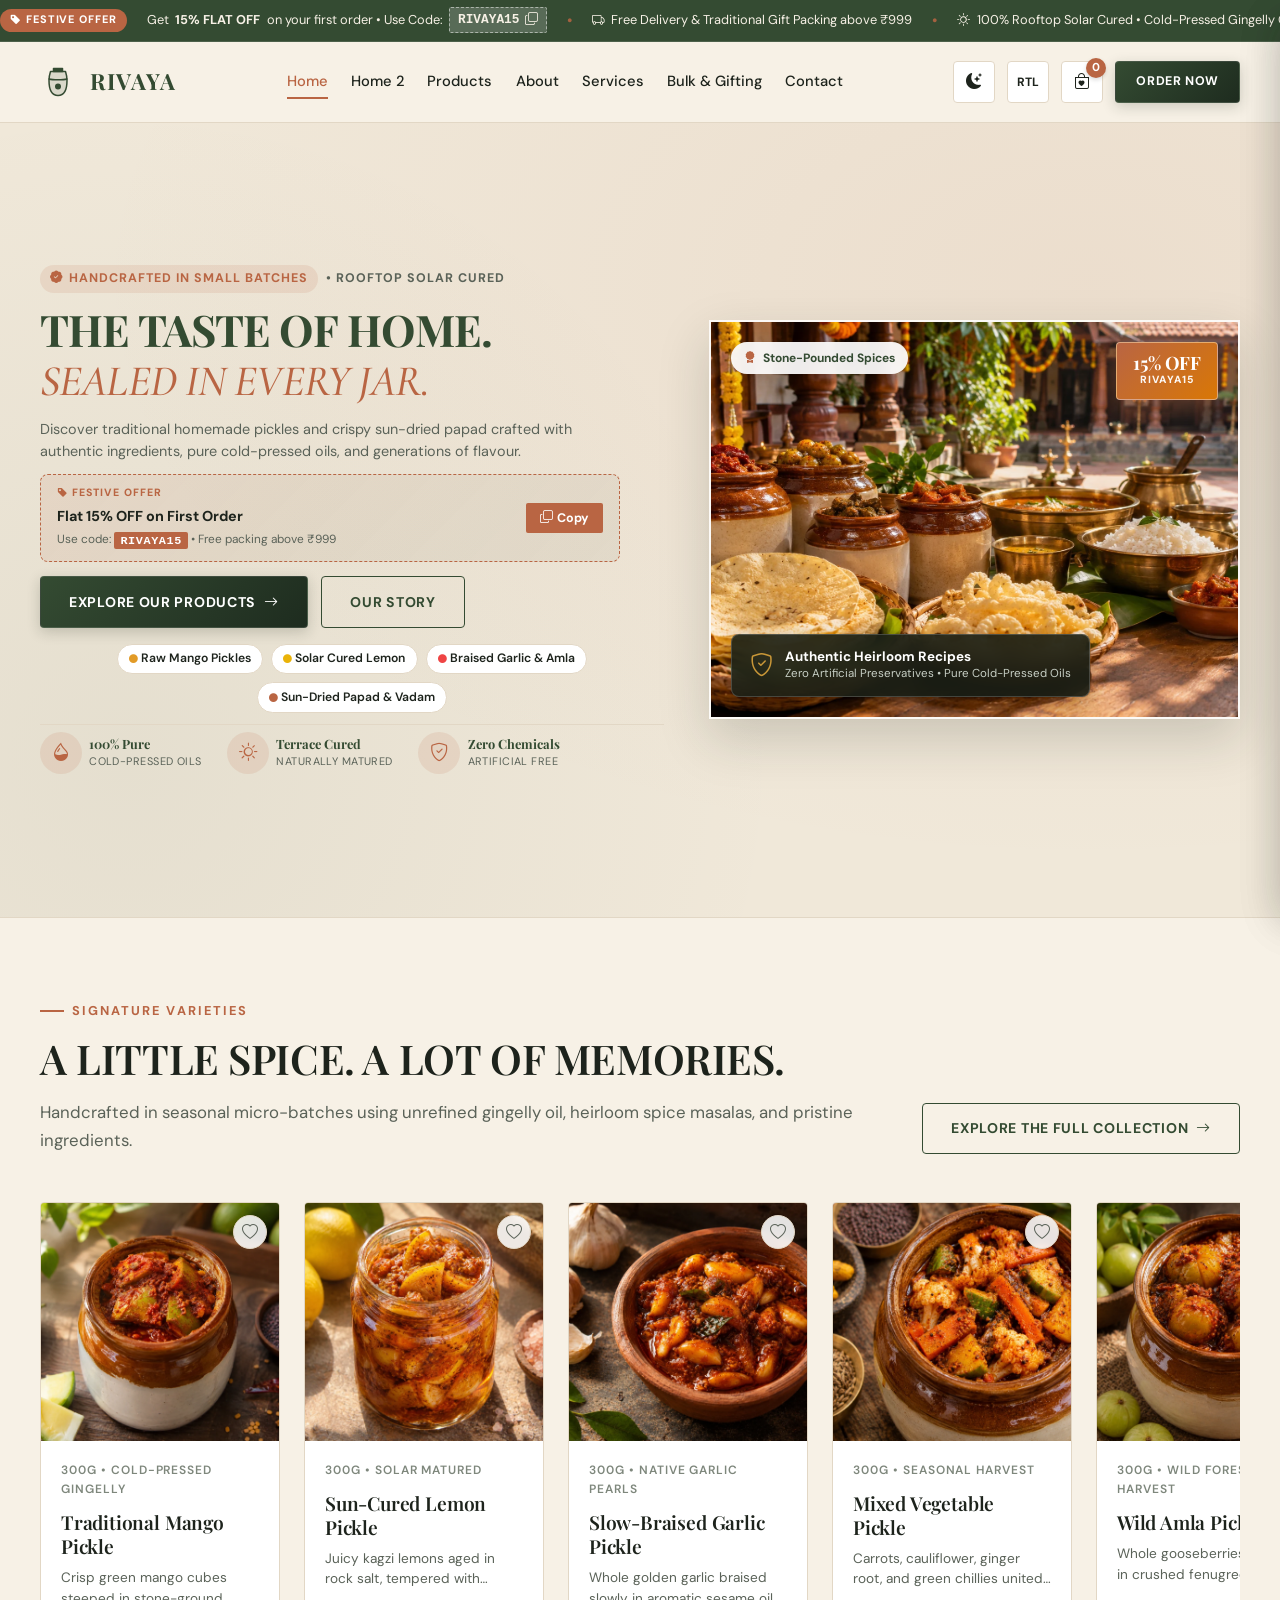
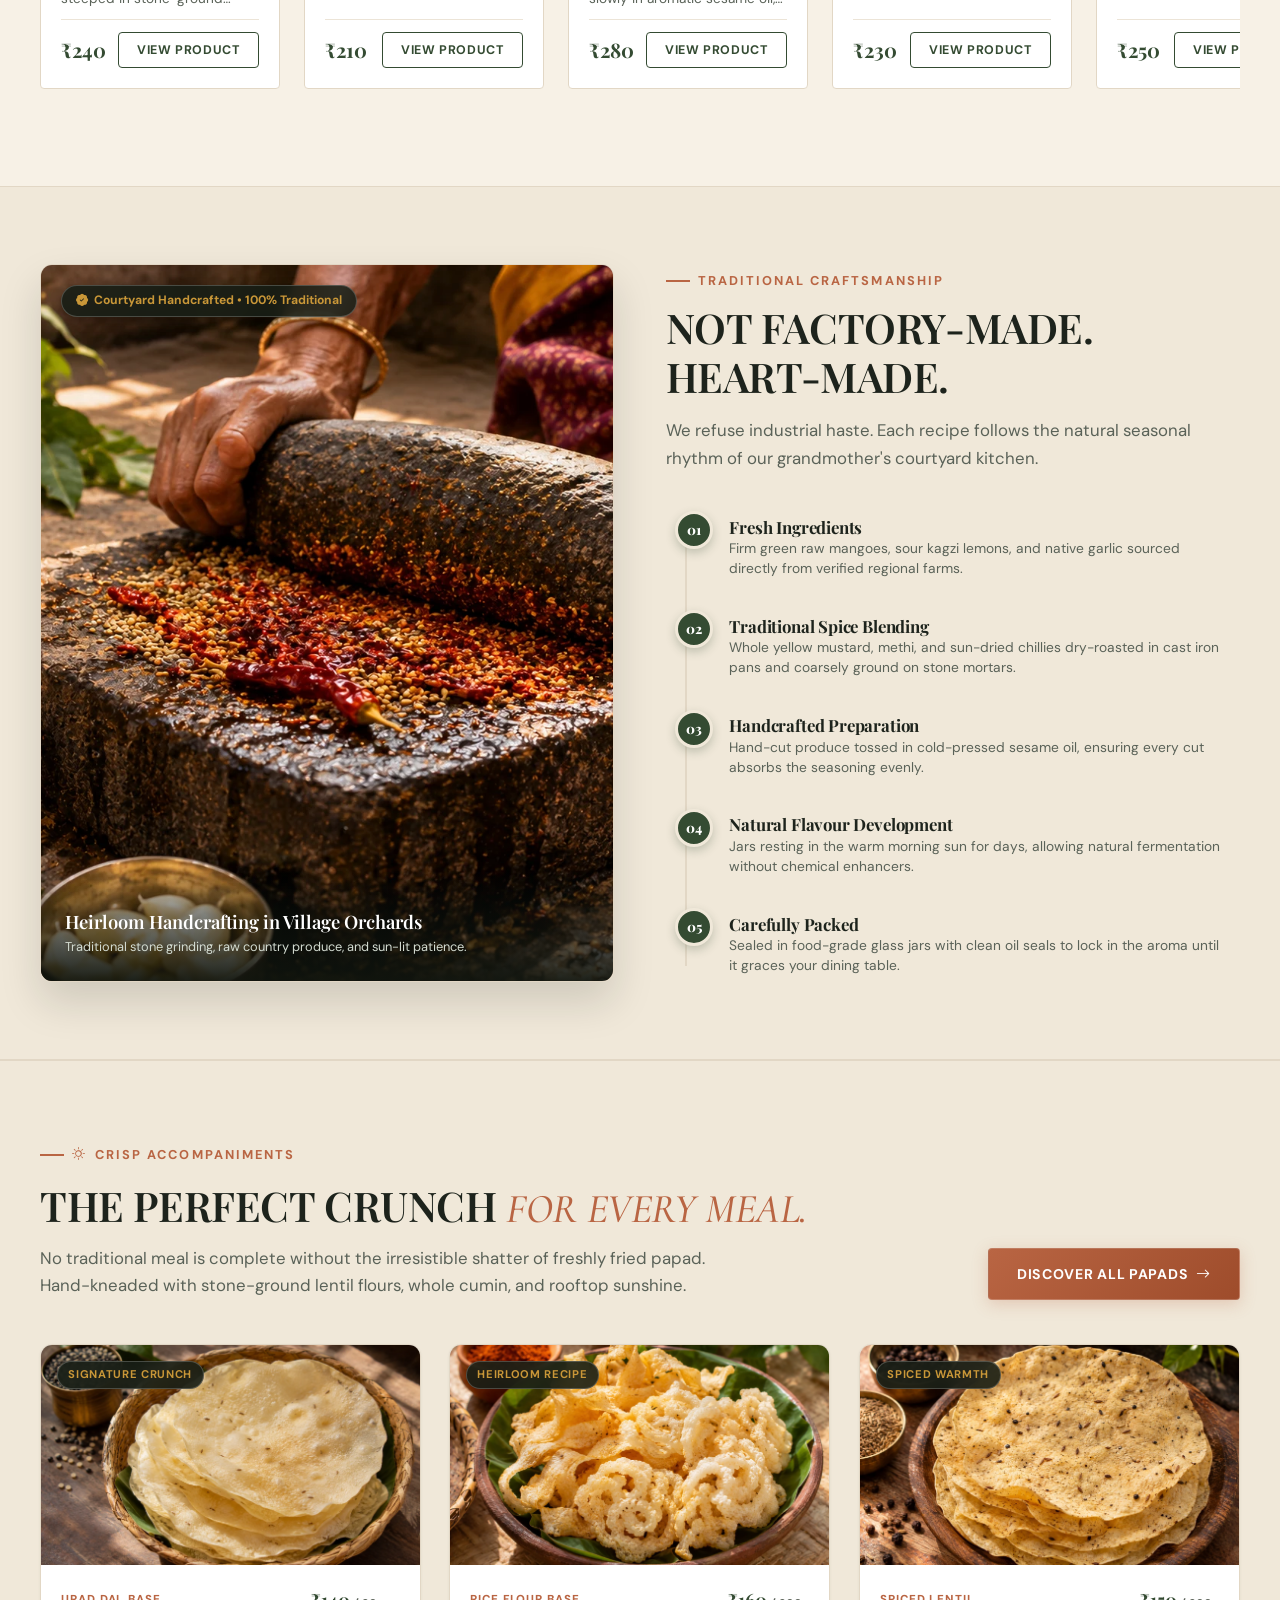
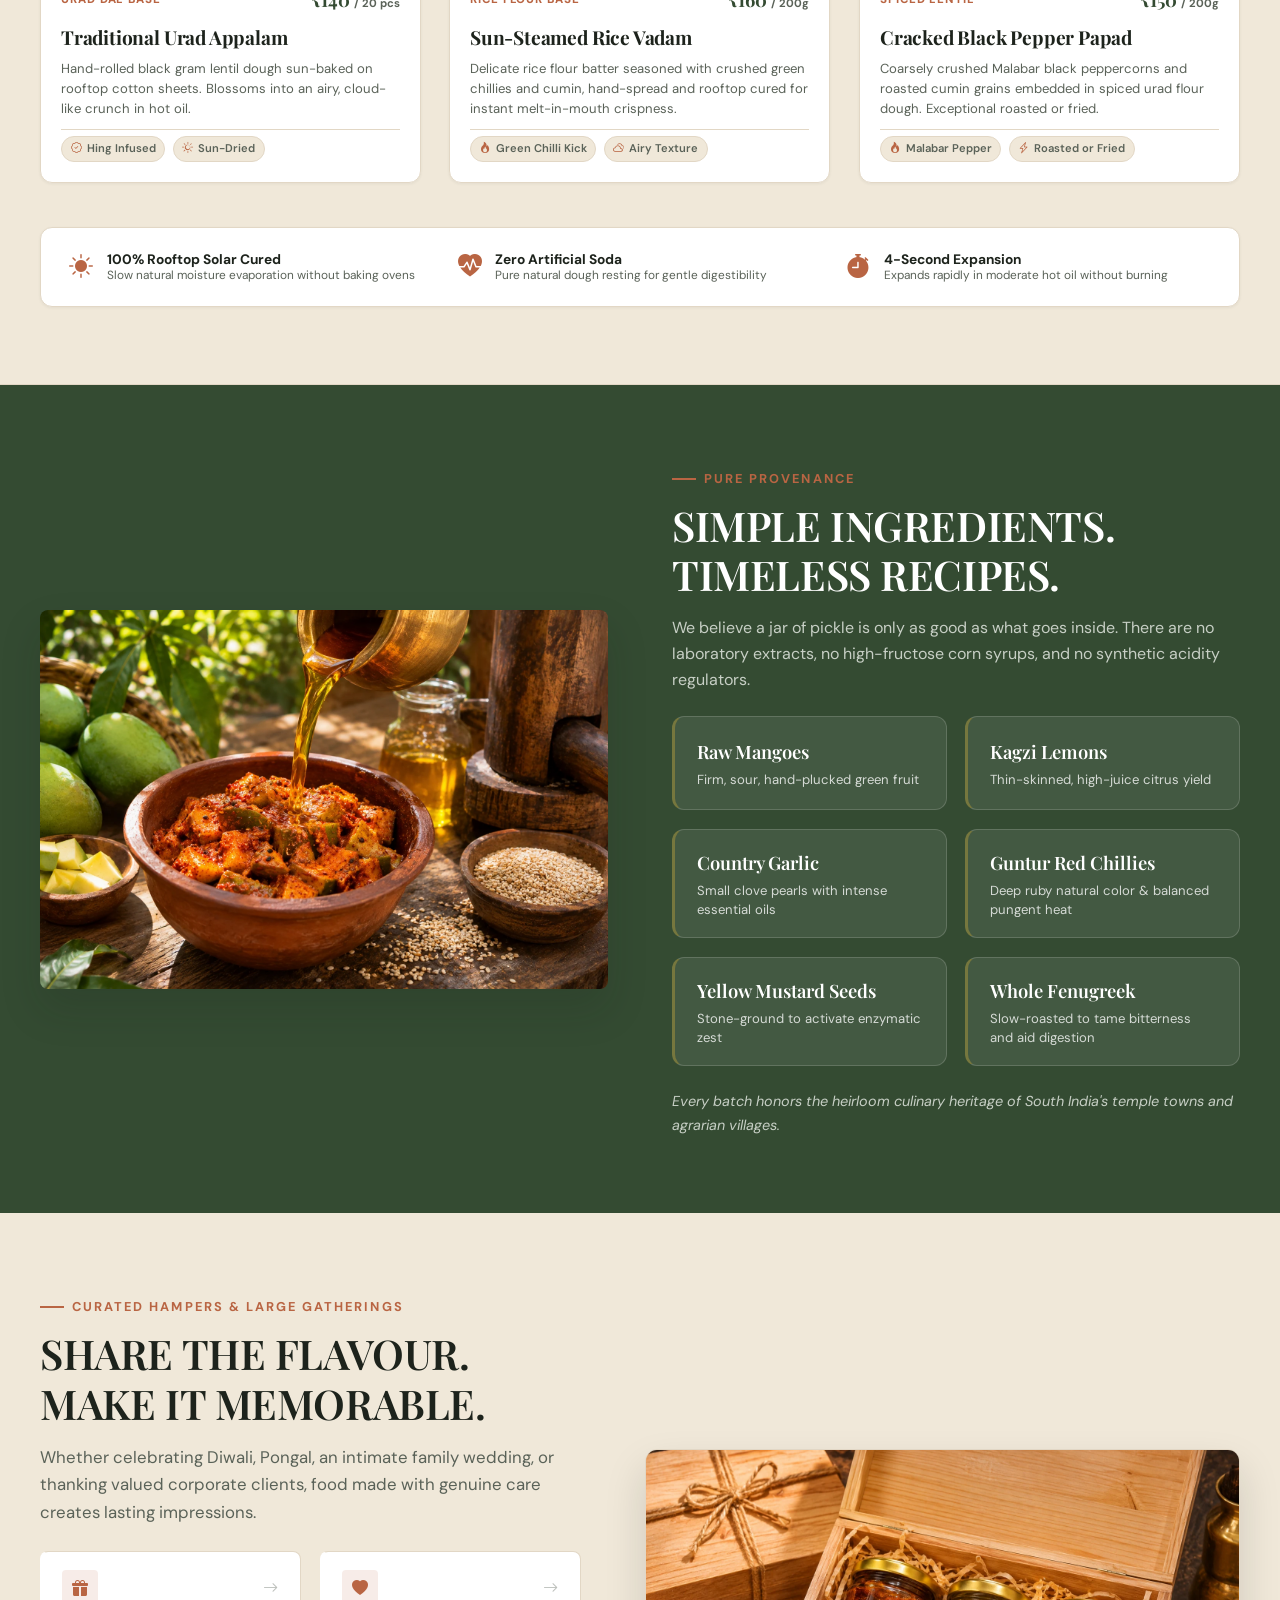
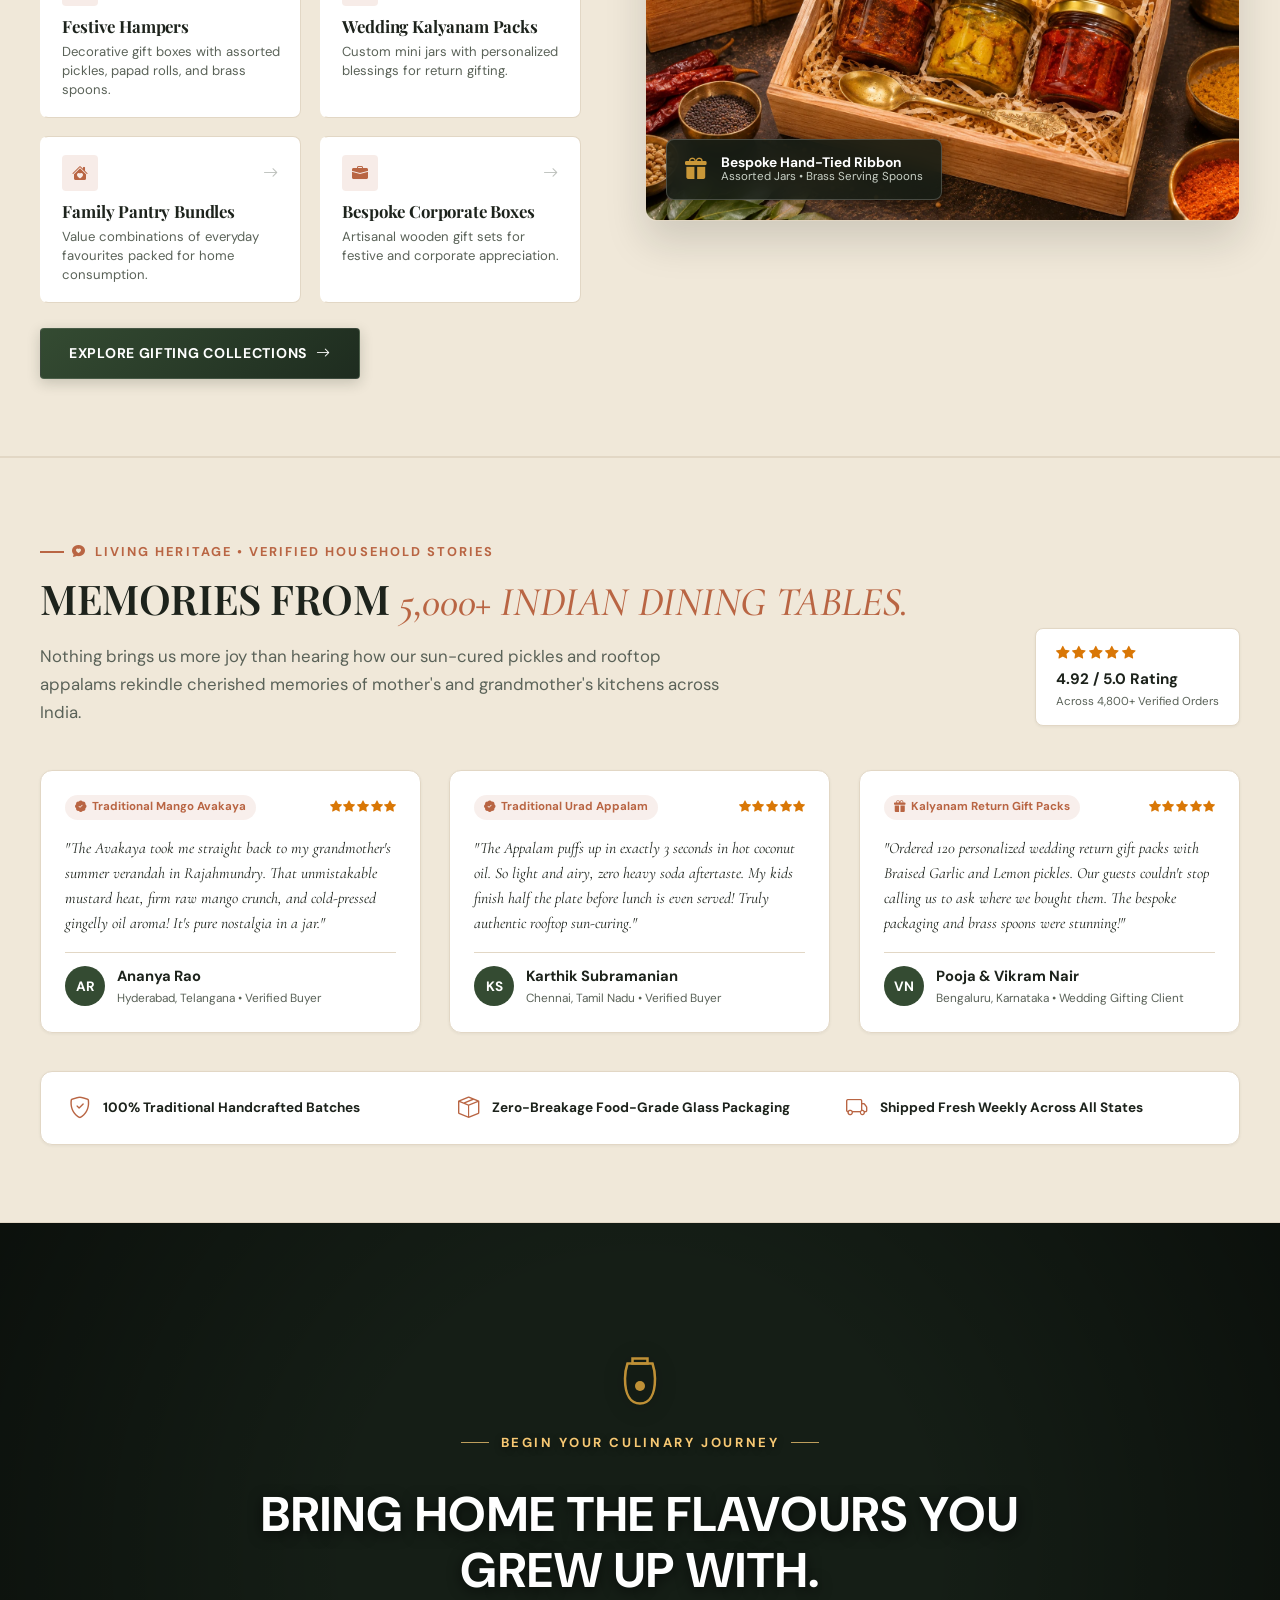
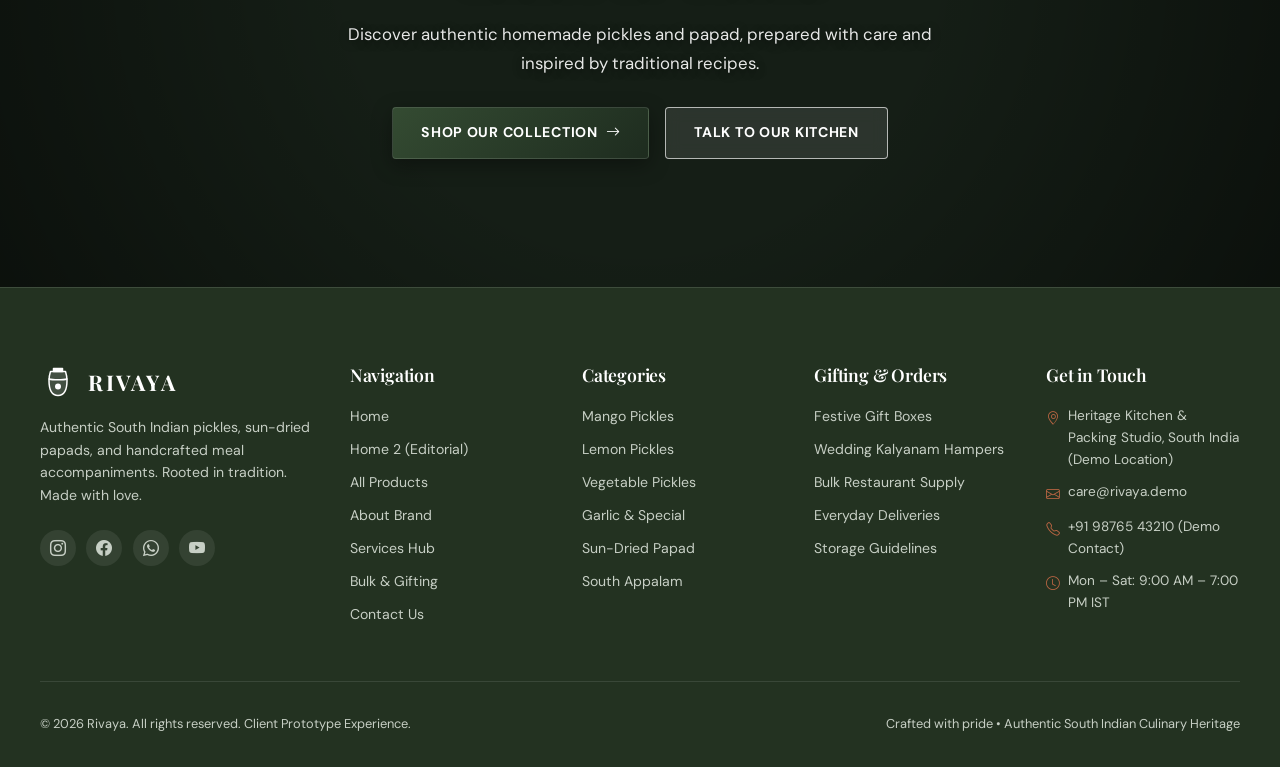
==== index.html @ 3b4a36f6 "Initial commit: Rivaya South Indian Homemade Pickles & Papad Retail Website" ====
<!DOCTYPE html>
<html lang="en" dir="ltr" data-theme="light">
<head>
  <meta charset="UTF-8" />
  <meta name="viewport" content="width=device-width, initial-scale=1.0" />
  <title>RIVAYA | Authentic South Indian Pickles & Crisp Papads</title>
  <meta name="description" content="Rooted in tradition. Made with love. Authentic homemade South Indian pickles, sun-dried papads, and handcrafted accompaniments prepared with regional heritage recipes." />
  <meta property="og:title" content="RIVAYA — Authentic Pickles & Papad" />
  <meta property="og:description" content="Traditional South Indian homemade pickles, crispy sun-dried papad, and heirloom recipes sealed in glass jars." />
  <meta property="og:type" content="website" />
  
  <!-- Bootstrap Icons CDN -->
  <link rel="stylesheet" href="https://cdn.jsdelivr.net/npm/bootstrap-icons@1.11.3/font/bootstrap-icons.min.css" />
  <!-- Main Stylesheet -->
  <link rel="stylesheet" href="assets/css/style.css" />
  <!-- Favicon (Traditional Indian Pickle Bharani Vessel Brand Logo) -->
  <link rel="icon" type="image/svg+xml" href="assets/images/favicon.svg" />
  <link rel="icon" type="image/png" sizes="32x32" href="assets/images/favicon.png" />
  <link rel="apple-touch-icon" sizes="180x180" href="assets/images/apple-touch-icon.png" />
</head>
<body>

  <!-- ======================================================================
       GLOBAL HEADER & NAVIGATION
       ====================================================================== -->
    <!-- TOP ANNOUNCEMENT BAR (DISCOUNT & FESTIVE OFFERS) -->
    <!-- TOP ANNOUNCEMENT BAR (CONTINUOUS MOVING TICKER) -->
  <aside class="site-announcement-bar" aria-label="Special Offers">
    <div class="announcement-ticker-track">
      <div class="announcement-ticker-content">
        <span class="announcement-pill"><i class="bi bi-tag-fill"></i> Festive Offer</span>
        <span class="announcement-text">Get <strong>15% FLAT OFF</strong> on your first order • Use Code: <span class="coupon-code-pill" onclick="copyCouponCode('RIVAYA15')" title="Click to copy coupon">RIVAYA15 <i class="bi bi-copy"></i></span></span>
        <span class="announcement-sep">•</span>
        <span class="announcement-text"><i class="bi bi-truck"></i> Free Delivery & Traditional Gift Packing above ₹999</span>
        <span class="announcement-sep">•</span>
        <span class="announcement-text"><i class="bi bi-sun"></i> 100% Rooftop Solar Cured • Cold-Pressed Gingelly Oil</span>
        <span class="announcement-sep">•</span>
        <a href="products.html" class="announcement-link">Shop Collection <i class="bi bi-arrow-right"></i></a>
        <span class="announcement-sep">•</span>
      </div>
      <div class="announcement-ticker-content" aria-hidden="true">
        <span class="announcement-pill"><i class="bi bi-tag-fill"></i> Festive Offer</span>
        <span class="announcement-text">Get <strong>15% FLAT OFF</strong> on your first order • Use Code: <span class="coupon-code-pill" onclick="copyCouponCode('RIVAYA15')" title="Click to copy coupon">RIVAYA15 <i class="bi bi-copy"></i></span></span>
        <span class="announcement-sep">•</span>
        <span class="announcement-text"><i class="bi bi-truck"></i> Free Delivery & Traditional Gift Packing above ₹999</span>
        <span class="announcement-sep">•</span>
        <span class="announcement-text"><i class="bi bi-sun"></i> 100% Rooftop Solar Cured • Cold-Pressed Gingelly Oil</span>
        <span class="announcement-sep">•</span>
        <a href="products.html" class="announcement-link">Shop Collection <i class="bi bi-arrow-right"></i></a>
        <span class="announcement-sep">•</span>
      </div>
    </div>
  </aside>

  <header class="site-header" role="banner">
    <div class="container header-inner">
      <!-- Left: Brand Logo -->
      <a href="index.html" class="brand-logo" aria-label="Rivaya Home">
        <svg class="logo-vessel-icon" viewBox="0 0 48 48" fill="none" xmlns="http://www.w3.org/2000/svg" aria-hidden="true">
          <!-- Traditional Indian Pickle Martaban / Bharani Vessel -->
          <path d="M18 6H30V10H18V6Z" fill="currentColor" stroke="currentColor" stroke-width="2" stroke-linejoin="round"/>
          <path d="M14 10C14 10 12 16 12 22C12 36 17 42 24 42C31 42 36 36 36 22C36 16 34 10 34 10H14Z" fill="currentColor" fill-opacity="0.15" stroke="currentColor" stroke-width="2" stroke-linejoin="round"/>
          <path d="M12 20C17 21.5 31 21.5 36 20" stroke="currentColor" stroke-width="2" stroke-linecap="round"/>
          <circle cx="24" cy="30" r="4" fill="currentColor"/>
        </svg>
        <div class="logo-text-group">
          <span class="logo-title">RIVAYA</span>
        </div>
      </a>

      <!-- Center: Navigation Links -->
      <nav class="nav-links" aria-label="Primary Navigation">
        <a href="index.html" class="nav-link active">Home</a>
        <a href="home-2.html" class="nav-link">Home 2</a>
        <a href="products.html" class="nav-link">Products</a>
        <a href="about.html" class="nav-link">About</a>
        <a href="services.html" class="nav-link">Services</a>
        <a href="bulk-gifting.html" class="nav-link">Bulk & Gifting</a>
        <a href="contact.html" class="nav-link">Contact</a>
      </nav>

      <!-- Right: Desktop Controls, Cart, Order Now -->
      <div class="header-actions">
        <!-- Theme Toggle Desktop -->
        <button type="button" class="btn-icon-only theme-toggle-btn theme-btn-desktop" aria-label="Toggle theme">
          <i class="bi bi-moon-stars-fill"></i>
        </button>

        <!-- RTL Toggle Desktop -->
        <button type="button" class="btn-icon-only rtl-toggle-btn rtl-btn-desktop" aria-label="Toggle text direction">
          <span class="btn-label" style="font-size: 0.75rem; font-weight: 700;">RTL</span>
        </button>

        <!-- Cart Trigger -->
        <button type="button" class="cart-trigger" aria-label="View shopping basket">
          <i class="bi bi-bag-heart"></i>
          <span class="cart-badge" aria-live="polite">0</span>
        </button>

        <!-- Order Now CTA -->
        <button type="button" class="btn btn-primary btn-sm order-now-btn">
          Order Now
        </button>

        <!-- Mobile Menu Trigger -->
        <button type="button" class="menu-trigger" aria-label="Open mobile menu" aria-expanded="false" aria-controls="mobileDrawer">
          <i class="bi bi-list"></i>
        </button>
      </div>
    </div>
  </header>

  <!-- ======================================================================
       MOBILE NAVIGATION DRAWER
       ====================================================================== -->
  <div class="mobile-drawer-overlay" aria-hidden="true"></div>
  <aside class="mobile-drawer" id="mobileDrawer" aria-label="Mobile Navigation">
    <div class="mobile-drawer-header">
      <div class="brand-logo" style="gap: 0.65rem;">
        <svg class="logo-vessel-icon" style="width: 28px; height: 28px;" viewBox="0 0 48 48" fill="none" xmlns="http://www.w3.org/2000/svg" aria-hidden="true">
          <path d="M18 6H30V10H18V6Z" fill="currentColor" stroke="currentColor" stroke-width="2" stroke-linejoin="round"/>
          <path d="M14 10C14 10 12 16 12 22C12 36 17 42 24 42C31 42 36 36 36 22C36 16 34 10 34 10H14Z" fill="currentColor" fill-opacity="0.15" stroke="currentColor" stroke-width="2" stroke-linejoin="round"/>
          <path d="M12 20C17 21.5 31 21.5 36 20" stroke="currentColor" stroke-width="2" stroke-linecap="round"/>
          <circle cx="24" cy="30" r="4" fill="currentColor"/>
        </svg>
        <span class="logo-title" style="font-size: 1.25rem;">RIVAYA</span>
      </div>
      <button type="button" class="btn-icon-only mobile-drawer-close" aria-label="Close menu">
        <i class="bi bi-x-lg"></i>
      </button>
    </div>

    <!-- Quick Cart Access inside Hamburger Menu -->
    <div class="mobile-drawer-cart-box">
      <button type="button" class="mobile-drawer-cart-trigger cart-trigger" aria-label="View shopping basket">
        <div class="drawer-cart-content">
          <i class="bi bi-bag-heart"></i>
          <div>
            <div class="drawer-cart-title">Shopping Basket</div>
            <div class="drawer-cart-sub">View items & checkout</div>
          </div>
        </div>
        <span class="cart-badge drawer-cart-badge" aria-live="polite">0</span>
      </button>
    </div>

    <nav class="mobile-nav-links">
      <a href="index.html" class="mobile-nav-link active">Home <i class="bi bi-chevron-right"></i></a>
      <a href="home-2.html" class="mobile-nav-link">Home 2 <i class="bi bi-chevron-right"></i></a>
      <a href="products.html" class="mobile-nav-link">Products <i class="bi bi-chevron-right"></i></a>
      <a href="about.html" class="mobile-nav-link">About <i class="bi bi-chevron-right"></i></a>
      <a href="services.html" class="mobile-nav-link">Services <i class="bi bi-chevron-right"></i></a>
      <a href="bulk-gifting.html" class="mobile-nav-link">Bulk & Gifting <i class="bi bi-chevron-right"></i></a>
      <a href="contact.html" class="mobile-nav-link">Contact <i class="bi bi-chevron-right"></i></a>
    </nav>

    <div class="mobile-drawer-footer">
      <!-- Mobile Toggles Inside Drawer Only -->
      <div class="mobile-toggles-row">
        <button type="button" class="toggle-card-btn theme-toggle-btn">
          <i class="bi bi-moon-stars-fill"></i>
          <span class="btn-label">Dark</span>
        </button>
        <button type="button" class="toggle-card-btn rtl-toggle-btn">
          <i class="bi bi-translate"></i>
          <span class="btn-label">RTL</span>
        </button>
      </div>

      <button type="button" class="btn btn-primary order-now-btn" style="width: 100%;">
        Order Now
      </button>
    </div>
  </aside>

  <!-- ======================================================================
       SHOPPING CART DRAWER
       ====================================================================== -->
  <div class="cart-overlay" aria-hidden="true"></div>
  <aside class="cart-drawer" role="dialog" aria-modal="true" aria-label="Your Shopping Basket">
    <div class="cart-drawer-header">
      <h3 class="cart-drawer-title">
        <i class="bi bi-bag-heart-fill" style="color: var(--color-secondary);"></i>
        Your Basket
      </h3>
      <div style="display: flex; align-items: center; gap: 0.75rem;">
        <span class="cart-drawer-count">0 items</span>
        <button type="button" class="btn-icon-only cart-drawer-close" aria-label="Close basket">
          <i class="bi bi-x-lg"></i>
        </button>
      </div>
    </div>

    <div class="cart-items-container">
      <!-- Dynamic cart items rendered via JS -->
    </div>

    <div class="cart-drawer-footer">
      <div class="cart-shipping-notice">
        <i class="bi bi-truck"></i>
        <span>Free traditional packing on orders above ₹999</span>
      </div>
      <div class="cart-summary-row">
        <span>Estimated Subtotal</span>
        <span class="cart-subtotal-val" style="font-weight: 600;">₹0</span>
      </div>
      <div class="cart-total-row">
        <span>Total (Demo)</span>
        <span class="cart-total-val">₹0</span>
      </div>
      <button type="button" class="btn btn-secondary cart-checkout-btn" style="width: 100%;">
        <i class="bi bi-send-check"></i> Enquire / Order Summary
      </button>
      <p class="cart-demo-notice">
        * Prototype retail store: prices shown are illustrative demo values.
      </p>
    </div>
  </aside>

  <!-- ======================================================================
       PRODUCT DETAIL MODAL
       ====================================================================== -->
  <div class="modal-overlay" role="dialog" aria-modal="true" aria-label="Product Details">
    <div class="product-modal">
      <button type="button" class="modal-close-btn" aria-label="Close product view">
        <i class="bi bi-x-lg"></i>
      </button>
      <div class="modal-media">
        <img src="" alt="" class="modal-media-img" />
      </div>
      <div class="modal-content">
        <div>
          <span class="modal-category-badge">Category</span>
          <h2 class="modal-title">Product Name</h2>
        </div>
        <div class="modal-taste-tags">
          <span class="taste-tag spice-level modal-spice-tag">Spice Level</span>
          <span class="taste-tag modal-taste-tag">Taste Profile</span>
        </div>
        <p class="modal-description">Product detailed description...</p>
        
        <div class="modal-meta-grid">
          <div>
            <div class="meta-field-label">Ingredients</div>
            <div class="meta-field-val modal-ingredients-val" style="font-size: 0.8rem; line-height: 1.4;">Pure spices</div>
          </div>
          <div>
            <div class="meta-field-label">Storage Care</div>
            <div class="meta-field-val modal-storage-val" style="font-size: 0.8rem; line-height: 1.4;">Cool dry pantry</div>
          </div>
        </div>

        <div class="modal-weight-selector">
          <span class="meta-field-label">Select Pack Size</span>
          <div class="weight-options-row modal-weight-buttons">
            <!-- Rendered by JS -->
          </div>
        </div>

        <div class="modal-price-row">
          <span class="modal-price">₹0</span>
          <span class="modal-demo-tag">* Sample demo price</span>
        </div>

        <div class="modal-actions-row">
          <button type="button" class="btn btn-primary" onclick="addModalItemToCart()">
            <i class="bi bi-cart-plus"></i> Add to Basket
          </button>
          <a href="products.html" class="btn btn-outline">
            Browse All
          </a>
        </div>
      </div>
    </div>
  </div>

  <!-- ======================================================================
       MAIN CONTENT: EXACTLY 7 MAJOR SECTIONS
       ====================================================================== -->
  <main id="mainContent">

            <!-- ------------------------------------------------------------------
         SECTION 01 — HERO (Editorial Split: One Side Text, One Side Image)
         ------------------------------------------------------------------ -->
    <section class="hero-section hero-split-section" aria-labelledby="heroHeadline">
      <div class="container hero-split-container">
        
        <!-- LEFT: Editorial Content & Offers -->
        <div class="hero-split-text-col">
          <div class="hero-kicker-strip">
            <span class="hero-kicker-badge"><i class="bi bi-patch-check-fill"></i> Handcrafted in Small Batches</span>
            <span class="hero-kicker-sub">• Rooftop Solar Cured</span>
          </div>

          <h1 id="heroHeadline" class="hero-split-title">
            THE TASTE OF HOME. <br />
            <span class="headline-serif-accent">SEALED IN EVERY JAR.</span>
          </h1>

          <p class="hero-split-description">
            Discover traditional homemade pickles and crispy sun-dried papad crafted with authentic ingredients, pure cold-pressed oils, and generations of flavour.
          </p>

          <!-- Festive 15% OFF Voucher Box -->
          <div class="hero-split-voucher">
            <div class="voucher-info">
              <span class="voucher-badge"><i class="bi bi-tag-fill"></i> FESTIVE OFFER</span>
              <span class="voucher-highlight">Flat <strong>15% OFF</strong> on First Order</span>
              <span class="voucher-details">Use code: <code class="coupon-tag" onclick="copyCouponCode('RIVAYA15')" title="Click to copy">RIVAYA15</code> • Free packing above ₹999</span>
            </div>
            <button type="button" class="btn-copy-voucher" onclick="copyCouponCode('RIVAYA15')" title="Copy coupon code">
              <i class="bi bi-copy"></i> Copy
            </button>
          </div>

          <!-- Action Buttons -->
          <div class="hero-split-actions">
            <a href="products.html" class="btn btn-primary btn-lg">
              EXPLORE OUR PRODUCTS <i class="bi bi-arrow-right"></i>
            </a>
            <a href="about.html" class="btn btn-outline btn-lg">
              OUR STORY
            </a>
          </div>

          <!-- Popular Category Quick Pills -->
          <div class="hero-flavour-pills" aria-label="Explore popular categories">
            <a href="products.html?category=mango-pickles" class="hero-flavour-pill">
              <i class="bi bi-circle-fill pill-dot-mango"></i> Raw Mango Pickles
            </a>
            <a href="products.html?category=lemon-pickles" class="hero-flavour-pill">
              <i class="bi bi-circle-fill pill-dot-lemon"></i> Solar Cured Lemon
            </a>
            <a href="products.html?category=garlic-special-pickles" class="hero-flavour-pill">
              <i class="bi bi-circle-fill pill-dot-garlic"></i> Braised Garlic & Amla
            </a>
            <a href="products.html?category=traditional-papad" class="hero-flavour-pill">
              <i class="bi bi-circle-fill pill-dot-papad"></i> Sun-Dried Papad & Vadam
            </a>
          </div>

          <!-- Trust Metrics Strip -->
          <div class="hero-split-trust-strip">
            <div class="hero-trust-node">
              <div class="trust-node-icon"><i class="bi bi-droplet-half"></i></div>
              <div class="trust-node-text">
                <div class="trust-node-val">100% Pure</div>
                <div class="trust-node-lbl">Cold-Pressed Oils</div>
              </div>
            </div>
            <div class="hero-trust-node">
              <div class="trust-node-icon"><i class="bi bi-sun"></i></div>
              <div class="trust-node-text">
                <div class="trust-node-val">Terrace Cured</div>
                <div class="trust-node-lbl">Naturally Matured</div>
              </div>
            </div>
            <div class="hero-trust-node">
              <div class="trust-node-icon"><i class="bi bi-shield-check"></i></div>
              <div class="trust-node-text">
                <div class="trust-node-val">Zero Chemicals</div>
                <div class="trust-node-lbl">Artificial Free</div>
              </div>
            </div>
          </div>
        </div>

        <!-- RIGHT: Dominant Grand Image Showcase -->
        <div class="hero-split-media-col">
          <div class="hero-split-media-frame">
            <img src="assets/images/hero-home1-heritage.webp" alt="Authentic homemade pickles maturing in traditional ceramic vessels with fresh ingredients" class="hero-split-img" width="1100" height="733" priority="high" />
            
            <!-- Floating 15% OFF Stamp -->
            <div class="hero-discount-stamp" onclick="copyCouponCode('RIVAYA15')" title="Click to copy discount code">
              <span class="stamp-percent">15% OFF</span>
              <span class="stamp-code">RIVAYA15</span>
            </div>

            <!-- Floating Heirloom Recipe Badge -->
            <div class="hero-split-floating-card">
              <div class="floating-card-icon">
                <i class="bi bi-shield-check"></i>
              </div>
              <div class="floating-card-body">
                <div class="floating-card-title">Authentic Heirloom Recipes</div>
                <div class="floating-card-desc">Zero Artificial Preservatives • Pure Cold-Pressed Oils</div>
              </div>
            </div>

            <!-- Floating Quality Pill -->
            <div class="hero-split-floating-pill">
              <i class="bi bi-award-fill"></i>
              <span>Stone-Pounded Spices</span>
            </div>
          </div>
        </div>

      </div>
    </section>

    <!-- ------------------------------------------------------------------
         SECTION 02 — THE FLAVOUR COLLECTION (Horizontal Product Showcase)
         ------------------------------------------------------------------ -->
    <section class="section-spacing flavour-collection-section" aria-labelledby="collectionHeadline">
      <div class="container">
        <div class="collection-header-row">
          <div>
            <span class="section-meta">Signature Varieties</span>
            <h2 id="collectionHeadline" class="section-heading">
              A LITTLE SPICE. A LOT OF MEMORIES.
            </h2>
            <p class="section-description">
              Handcrafted in seasonal micro-batches using unrefined gingelly oil, heirloom spice masalas, and pristine ingredients.
            </p>
          </div>
          <div>
            <a href="products.html" class="btn btn-outline">
              EXPLORE THE FULL COLLECTION <i class="bi bi-arrow-right"></i>
            </a>
          </div>
        </div>

        <!-- Horizontal Product Track -->
        <div class="horizontal-collection-track" role="region" aria-label="Featured signature pickles">
          
          <!-- Product 1: Mango Pickle -->
          <article class="editorial-product-card">
            <div class="card-img-wrap">
              <img src="assets/images/catalog-mango-avakaya.webp" alt="Traditional Mango Pickle in glass jar" loading="lazy" />
              <button type="button" class="card-favorite-btn" onclick="toggleFavorite('traditional-mango-pickle', this)" aria-label="Favorite Mango Pickle">
                <i class="bi bi-heart"></i>
              </button>
            </div>
            <div class="card-body">
              <span class="card-size-label">300g • Cold-Pressed Gingelly</span>
              <h3 class="card-title">Traditional Mango Pickle</h3>
              <p class="card-desc">Crisp green mango cubes steeped in stone-ground mustard, fenugreek, and sun-dried chillies.</p>
              <div class="card-footer-row">
                <span class="card-price">₹240</span>
                <button type="button" class="btn btn-outline btn-sm" onclick="openProductModal('traditional-mango-pickle')">
                  View Product
                </button>
              </div>
            </div>
          </article>

          <!-- Product 2: Lemon Pickle -->
          <article class="editorial-product-card">
            <div class="card-img-wrap">
              <img src="assets/images/catalog-lemon-pickle.webp" alt="Sun-Cured Lemon Pickle jar" loading="lazy" />
              <button type="button" class="card-favorite-btn" onclick="toggleFavorite('lemon-pickle', this)" aria-label="Favorite Lemon Pickle">
                <i class="bi bi-heart"></i>
              </button>
            </div>
            <div class="card-body">
              <span class="card-size-label">300g • Solar Matured</span>
              <h3 class="card-title">Sun-Cured Lemon Pickle</h3>
              <p class="card-desc">Juicy kagzi lemons aged in rock salt, tempered with roasted fenugreek and Kashmiri chilli oil.</p>
              <div class="card-footer-row">
                <span class="card-price">₹210</span>
                <button type="button" class="btn btn-outline btn-sm" onclick="openProductModal('lemon-pickle')">
                  View Product
                </button>
              </div>
            </div>
          </article>

          <!-- Product 3: Garlic Pickle -->
          <article class="editorial-product-card">
            <div class="card-img-wrap">
              <img src="assets/images/catalog-garlic-pickle.webp" alt="Slow-Braised Garlic Pickle in spiced oil" loading="lazy" />
              <button type="button" class="card-favorite-btn" onclick="toggleFavorite('garlic-pickle', this)" aria-label="Favorite Garlic Pickle">
                <i class="bi bi-heart"></i>
              </button>
            </div>
            <div class="card-body">
              <span class="card-size-label">300g • Native Garlic Pearls</span>
              <h3 class="card-title">Slow-Braised Garlic Pickle</h3>
              <p class="card-desc">Whole golden garlic braised slowly in aromatic sesame oil, roasted cumin, and tamarind gravy.</p>
              <div class="card-footer-row">
                <span class="card-price">₹280</span>
                <button type="button" class="btn btn-outline btn-sm" onclick="openProductModal('garlic-pickle')">
                  View Product
                </button>
              </div>
            </div>
          </article>

          <!-- Product 4: Mixed Vegetable Pickle -->
          <article class="editorial-product-card">
            <div class="card-img-wrap">
              <img src="assets/images/catalog-mixed-pickle.webp" alt="Mixed Vegetable Pickle with carrots and cauliflower" loading="lazy" />
              <button type="button" class="card-favorite-btn" onclick="toggleFavorite('mixed-pickle', this)" aria-label="Favorite Mixed Pickle">
                <i class="bi bi-heart"></i>
              </button>
            </div>
            <div class="card-body">
              <span class="card-size-label">300g • Seasonal Harvest</span>
              <h3 class="card-title">Mixed Vegetable Pickle</h3>
              <p class="card-desc">Carrots, cauliflower, ginger root, and green chillies united in thick spiced mustard oil.</p>
              <div class="card-footer-row">
                <span class="card-price">₹230</span>
                <button type="button" class="btn btn-outline btn-sm" onclick="openProductModal('mixed-pickle')">
                  View Product
                </button>
              </div>
            </div>
          </article>

          <!-- Product 5: Amla Pickle -->
          <article class="editorial-product-card">
            <div class="card-img-wrap">
              <img src="assets/images/catalog-amla-pickle.webp" alt="Wild Amla Gooseberry Pickle" loading="lazy" />
              <button type="button" class="card-favorite-btn" onclick="toggleFavorite('amla-pickle', this)" aria-label="Favorite Amla Pickle">
                <i class="bi bi-heart"></i>
              </button>
            </div>
            <div class="card-body">
              <span class="card-size-label">300g • Wild Forest Harvest</span>
              <h3 class="card-title">Wild Amla Pickle</h3>
              <p class="card-desc">Whole gooseberries steeped in crushed fenugreek seeds, rock salt, and pure cold-pressed oil.</p>
              <div class="card-footer-row">
                <span class="card-price">₹250</span>
                <button type="button" class="btn btn-outline btn-sm" onclick="openProductModal('amla-pickle')">
                  View Product
                </button>
              </div>
            </div>
          </article>

        </div>
      </div>
    </section>

    <!-- ------------------------------------------------------------------
         SECTION 03 — THE HOMEMADE PROCESS (Photographic Sequence & Timeline)
         ------------------------------------------------------------------ -->
    <section class="section-spacing process-section" aria-labelledby="processHeadline">
      <div class="container">
        <div class="process-grid-composition">
          <!-- Hero Documentary Visual -->
          <div class="process-hero-visual">
            <img src="assets/images/story-stone-pounding.webp" alt="South Indian women under mango orchard hand-grinding fresh spices and preparing pickles" loading="lazy" />
            <div class="process-floating-tag">
              <i class="bi bi-patch-check-fill"></i>
              <span>Courtyard Handcrafted • 100% Traditional</span>
            </div>
            <div class="process-visual-caption">
              <div class="caption-title">Heirloom Handcrafting in Village Orchards</div>
              <div class="caption-sub">Traditional stone grinding, raw country produce, and sun-lit patience.</div>
            </div>
          </div>

          <!-- Step-by-Step Timeline Narrative -->
          <div>
            <span class="section-meta">Traditional Craftsmanship</span>
            <h2 id="processHeadline" class="section-heading">
              NOT FACTORY-MADE. HEART-MADE.
            </h2>
            <p class="section-description" style="margin-bottom: 2rem;">
              We refuse industrial haste. Each recipe follows the natural seasonal rhythm of our grandmother's courtyard kitchen.
            </p>

            <div class="process-timeline">
              <!-- Step 01 -->
              <div class="process-step-item">
                <div class="step-num-bubble">01</div>
                <div class="step-content">
                  <h3 class="step-title">Fresh Ingredients</h3>
                  <p class="step-desc">Firm green raw mangoes, sour kagzi lemons, and native garlic sourced directly from verified regional farms.</p>
                </div>
              </div>

              <!-- Step 02 -->
              <div class="process-step-item">
                <div class="step-num-bubble">02</div>
                <div class="step-content">
                  <h3 class="step-title">Traditional Spice Blending</h3>
                  <p class="step-desc">Whole yellow mustard, methi, and sun-dried chillies dry-roasted in cast iron pans and coarsely ground on stone mortars.</p>
                </div>
              </div>

              <!-- Step 03 -->
              <div class="process-step-item">
                <div class="step-num-bubble">03</div>
                <div class="step-content">
                  <h3 class="step-title">Handcrafted Preparation</h3>
                  <p class="step-desc">Hand-cut produce tossed in cold-pressed sesame oil, ensuring every cut absorbs the seasoning evenly.</p>
                </div>
              </div>

              <!-- Step 04 -->
              <div class="process-step-item">
                <div class="step-num-bubble">04</div>
                <div class="step-content">
                  <h3 class="step-title">Natural Flavour Development</h3>
                  <p class="step-desc">Jars resting in the warm morning sun for days, allowing natural fermentation without chemical enhancers.</p>
                </div>
              </div>

              <!-- Step 05 -->
              <div class="process-step-item">
                <div class="step-num-bubble">05</div>
                <div class="step-content">
                  <h3 class="step-title">Carefully Packed</h3>
                  <p class="step-desc">Sealed in food-grade glass jars with clean oil seals to lock in the aroma until it graces your dining table.</p>
                </div>
              </div>
            </div>
          </div>
        </div>
      </div>
    </section>

        <!-- ------------------------------------------------------------------
         SECTION 04 — PAPAD COLLECTION (Artisan Variety Showcase & Sun-Drying Craft)
         ------------------------------------------------------------------ -->
    <section class="section-spacing papad-vault-section" aria-labelledby="papadHeadline">
      <div class="container">
        
        <!-- Section Header with Editorial Framing -->
        <div class="papad-vault-header">
          <div>
            <span class="section-meta"><i class="bi bi-sun"></i> Crisp Accompaniments</span>
            <h2 id="papadHeadline" class="section-heading papad-headline-tight">
              THE PERFECT CRUNCH <span class="headline-serif-accent">FOR EVERY MEAL.</span>
            </h2>
            <p class="section-description" style="max-width: 680px; margin: 0;">
              No traditional meal is complete without the irresistible shatter of freshly fried papad. Hand-kneaded with stone-ground lentil flours, whole cumin, and rooftop sunshine.
            </p>
          </div>
          <div class="papad-vault-actions">
            <a href="products.html?category=traditional-papad" class="btn btn-secondary">
              DISCOVER ALL PAPADS <i class="bi bi-arrow-right"></i>
            </a>
          </div>
        </div>

        <!-- 3-Column Editorial Variety Showcase -->
        <div class="papad-showcase-grid">
          
          <!-- Card 1: Traditional Appalam -->
          <article class="papad-showcase-card" onclick="openProductModal('appalam')">
            <div class="papad-card-badge">Signature Crunch</div>
            <div class="papad-card-media">
              <img src="assets/images/catalog-appalam.webp" alt="Traditional South Indian Appalam on wooden plate" loading="lazy" />
              <div class="papad-media-overlay">
                <span>Quick View <i class="bi bi-arrow-up-right"></i></span>
              </div>
            </div>
            <div class="papad-card-content">
              <div class="papad-card-meta-row">
                <span class="papad-type-tag">Urad Dal Base</span>
                <span class="papad-price">₹140 <small>/ 20 pcs</small></span>
              </div>
              <h3 class="papad-card-title">Traditional Urad Appalam</h3>
              <p class="papad-card-desc">Hand-rolled black gram lentil dough sun-baked on rooftop cotton sheets. Blossoms into an airy, cloud-like crunch in hot oil.</p>
              <div class="papad-card-footer">
                <span class="papad-spec-pill"><i class="bi bi-patch-check"></i> Hing Infused</span>
                <span class="papad-spec-pill"><i class="bi bi-sun"></i> Sun-Dried</span>
              </div>
            </div>
          </article>

          <!-- Card 2: Rooftop Rice Vadam -->
          <article class="papad-showcase-card" onclick="openProductModal('rice-vadam')">
            <div class="papad-card-badge">Heirloom Recipe</div>
            <div class="papad-card-media">
              <img src="assets/images/catalog-rice-vadam.webp" alt="Traditional Rice Vadam sun-dried on muslin" loading="lazy" />
              <div class="papad-media-overlay">
                <span>Quick View <i class="bi bi-arrow-up-right"></i></span>
              </div>
            </div>
            <div class="papad-card-content">
              <div class="papad-card-meta-row">
                <span class="papad-type-tag">Rice Flour Base</span>
                <span class="papad-price">₹160 <small>/ 200g</small></span>
              </div>
              <h3 class="papad-card-title">Sun-Steamed Rice Vadam</h3>
              <p class="papad-card-desc">Delicate rice flour batter seasoned with crushed green chillies and cumin, hand-spread and rooftop cured for instant melt-in-mouth crispness.</p>
              <div class="papad-card-footer">
                <span class="papad-spec-pill"><i class="bi bi-fire"></i> Green Chilli Kick</span>
                <span class="papad-spec-pill"><i class="bi bi-clouds"></i> Airy Texture</span>
              </div>
            </div>
          </article>

          <!-- Card 3: Cracked Black Pepper & Masala Papad -->
          <article class="papad-showcase-card" onclick="openProductModal('masala-papad')">
            <div class="papad-card-badge">Spiced Warmth</div>
            <div class="papad-card-media">
              <img src="assets/images/catalog-pepper-papad.webp" alt="Spiced masala papads studded with cracked black pepper" loading="lazy" />
              <div class="papad-media-overlay">
                <span>Quick View <i class="bi bi-arrow-up-right"></i></span>
              </div>
            </div>
            <div class="papad-card-content">
              <div class="papad-card-meta-row">
                <span class="papad-type-tag">Spiced Lentil</span>
                <span class="papad-price">₹150 <small>/ 200g</small></span>
              </div>
              <h3 class="papad-card-title">Cracked Black Pepper Papad</h3>
              <p class="papad-card-desc">Coarsely crushed Malabar black peppercorns and roasted cumin grains embedded in spiced urad flour dough. Exceptional roasted or fried.</p>
              <div class="papad-card-footer">
                <span class="papad-spec-pill"><i class="bi bi-fire"></i> Malabar Pepper</span>
                <span class="papad-spec-pill"><i class="bi bi-lightning-charge"></i> Roasted or Fried</span>
              </div>
            </div>
          </article>

        </div>

        <!-- Sun-Drying Craft Banner Strip -->
        <div class="papad-craft-strip">
          <div class="craft-strip-node">
            <i class="bi bi-sun-fill craft-icon"></i>
            <div>
              <strong>100% Rooftop Solar Cured</strong>
              <span>Slow natural moisture evaporation without baking ovens</span>
            </div>
          </div>
          <div class="craft-strip-node">
            <i class="bi bi-heart-pulse-fill craft-icon"></i>
            <div>
              <strong>Zero Artificial Soda</strong>
              <span>Pure natural dough resting for gentle digestibility</span>
            </div>
          </div>
          <div class="craft-strip-node">
            <i class="bi bi-stopwatch-fill craft-icon"></i>
            <div>
              <strong>4-Second Expansion</strong>
              <span>Expands rapidly in moderate hot oil without burning</span>
            </div>
          </div>
        </div>

      </div>
    </section>

    <!-- ------------------------------------------------------------------
         SECTION 05 — INGREDIENTS AND HERITAGE (Layered Editorial)
         ------------------------------------------------------------------ -->
    <section class="section-spacing heritage-ingredients-section" aria-labelledby="ingredientsHeadline">
      <div class="container">
        <div class="ingredients-editorial-grid">
          <!-- Food Photography Mosaic -->
          <div class="ingredients-mosaic">
            <img src="assets/images/story-oil-extraction.webp" alt="Array of authentic spices: mustard seeds, fenugreek, red chillies, turmeric" loading="lazy" />
          </div>

          <!-- Editorial Narrative & Ingredients List -->
          <div>
            <span class="section-meta" style="color: var(--color-secondary);">Pure Provenance</span>
            <h2 id="ingredientsHeadline" class="section-heading">
              SIMPLE INGREDIENTS. TIMELESS RECIPES.
            </h2>
            <p>
              We believe a jar of pickle is only as good as what goes inside. There are no laboratory extracts, no high-fructose corn syrups, and no synthetic acidity regulators.
            </p>

            <div class="ingredients-list-grid">
              <div class="ingredient-pill-card">
                <span class="ingredient-name">Raw Mangoes</span>
                <span class="ingredient-role">Firm, sour, hand-plucked green fruit</span>
              </div>
              <div class="ingredient-pill-card">
                <span class="ingredient-name">Kagzi Lemons</span>
                <span class="ingredient-role">Thin-skinned, high-juice citrus yield</span>
              </div>
              <div class="ingredient-pill-card">
                <span class="ingredient-name">Country Garlic</span>
                <span class="ingredient-role">Small clove pearls with intense essential oils</span>
              </div>
              <div class="ingredient-pill-card">
                <span class="ingredient-name">Guntur Red Chillies</span>
                <span class="ingredient-role">Deep ruby natural color & balanced pungent heat</span>
              </div>
              <div class="ingredient-pill-card">
                <span class="ingredient-name">Yellow Mustard Seeds</span>
                <span class="ingredient-role">Stone-ground to activate enzymatic zest</span>
              </div>
              <div class="ingredient-pill-card">
                <span class="ingredient-name">Whole Fenugreek</span>
                <span class="ingredient-role">Slow-roasted to tame bitterness and aid digestion</span>
              </div>
            </div>

            <p style="font-size: 0.9rem; font-style: italic;">
              Every batch honors the heirloom culinary heritage of South India's temple towns and agrarian villages.
            </p>
          </div>
        </div>
      </div>
    </section>

    <!-- ------------------------------------------------------------------
         SECTION 06 — GIFTING AND BULK ORDERS (Packaging Photography)
         ------------------------------------------------------------------ -->
    <section class="section-spacing gifting-preview-section" aria-labelledby="giftingHeadline">
      <div class="container">
        <div class="gifting-box-layout">
          <!-- Text and Occasions -->
          <div>
            <span class="section-meta">Curated Hampers & Large Gatherings</span>
            <h2 id="giftingHeadline" class="section-heading">
              SHARE THE FLAVOUR. MAKE IT MEMORABLE.
            </h2>
            <p class="section-description">
              Whether celebrating Diwali, Pongal, an intimate family wedding, or thanking valued corporate clients, food made with genuine care creates lasting impressions.
            </p>

            <div class="gifting-occasions-grid">
              <a href="bulk-gifting.html#festive-hampers" class="occasion-mini-card" title="Explore Festive Hampers">
                <div class="occasion-card-header">
                  <div class="occasion-icon-bubble"><i class="bi bi-gift-fill"></i></div>
                  <i class="bi bi-arrow-right occasion-arrow"></i>
                </div>
                <h3 class="occasion-title">Festive Hampers</h3>
                <p class="occasion-desc">Decorative gift boxes with assorted pickles, papad rolls, and brass spoons.</p>
              </a>
              <a href="bulk-gifting.html#wedding-packs" class="occasion-mini-card" title="Explore Wedding Packs">
                <div class="occasion-card-header">
                  <div class="occasion-icon-bubble"><i class="bi bi-heart-fill"></i></div>
                  <i class="bi bi-arrow-right occasion-arrow"></i>
                </div>
                <h3 class="occasion-title">Wedding Kalyanam Packs</h3>
                <p class="occasion-desc">Custom mini jars with personalized blessings for return gifting.</p>
              </a>
              <a href="bulk-gifting.html#pantry-bundles" class="occasion-mini-card" title="Explore Family Pantry Bundles">
                <div class="occasion-card-header">
                  <div class="occasion-icon-bubble"><i class="bi bi-house-heart-fill"></i></div>
                  <i class="bi bi-arrow-right occasion-arrow"></i>
                </div>
                <h3 class="occasion-title">Family Pantry Bundles</h3>
                <p class="occasion-desc">Value combinations of everyday favourites packed for home consumption.</p>
              </a>
              <a href="bulk-gifting.html#corporate-boxes" class="occasion-mini-card" title="Explore Corporate Boxes">
                <div class="occasion-card-header">
                  <div class="occasion-icon-bubble"><i class="bi bi-briefcase-fill"></i></div>
                  <i class="bi bi-arrow-right occasion-arrow"></i>
                </div>
                <h3 class="occasion-title">Bespoke Corporate Boxes</h3>
                <p class="occasion-desc">Artisanal wooden gift sets for festive and corporate appreciation.</p>
              </a>
            </div>

            <div style="margin-top: 1.5rem;">
              <a href="bulk-gifting.html" class="btn btn-primary">
                EXPLORE GIFTING COLLECTIONS <i class="bi bi-arrow-right"></i>
              </a>
            </div>
          </div>

          <!-- Product Packaging Photography Frame with Hover Effects -->
          <div class="gifting-photo-wrap">
            <img src="assets/images/gifting-box-index.webp" alt="Artisan gift set with assorted homemade pickle jars and accompaniment bowls" loading="lazy" />
            <div class="gifting-floating-seal">
              <i class="bi bi-gift-fill seal-bounce"></i>
              <div>
                <strong>Bespoke Hand-Tied Ribbon</strong>
                <span>Assorted Jars • Brass Serving Spoons</span>
              </div>
            </div>
            <div class="gifting-shine-overlay" aria-hidden="true"></div>
          </div>
        </div>
      </div>
    </section>

        <!-- ------------------------------------------------------------------
         SECTION 07 — HOUSEHOLD MEMORIES & DINING STORIES (Customer Acclaim)
         ------------------------------------------------------------------ -->
    <section class="section-spacing memories-showcase-section" aria-labelledby="memoriesHeadline">
      <div class="container">
        
        <div class="memories-section-header">
          <div>
            <span class="section-meta"><i class="bi bi-chat-heart-fill"></i> Living Heritage • Verified Household Stories</span>
            <h2 id="memoriesHeadline" class="section-heading">
              MEMORIES FROM <span class="headline-serif-accent">5,000+ INDIAN DINING TABLES.</span>
            </h2>
            <p class="section-description" style="max-width: 680px; margin: 0;">
              Nothing brings us more joy than hearing how our sun-cured pickles and rooftop appalams rekindle cherished memories of mother's and grandmother's kitchens across India.
            </p>
          </div>
          <div class="memories-header-badge">
            <div class="rating-stars-row">
              <i class="bi bi-star-fill"></i><i class="bi bi-star-fill"></i><i class="bi bi-star-fill"></i><i class="bi bi-star-fill"></i><i class="bi bi-star-fill"></i>
            </div>
            <strong>4.92 / 5.0 Rating</strong>
            <span>Across 4,800+ Verified Orders</span>
          </div>
        </div>

        <!-- 3-Column Editorial Review Cards -->
        <div class="memories-cards-grid">
          
          <!-- Review 1 -->
          <article class="testimonial-story-card">
            <div class="story-card-top">
              <div class="story-product-tag">
                <i class="bi bi-patch-check-fill"></i> Traditional Mango Avakaya
              </div>
              <div class="story-stars">
                <i class="bi bi-star-fill"></i><i class="bi bi-star-fill"></i><i class="bi bi-star-fill"></i><i class="bi bi-star-fill"></i><i class="bi bi-star-fill"></i>
              </div>
            </div>
            <blockquote class="story-quote">
              "The Avakaya took me straight back to my grandmother's summer verandah in Rajahmundry. That unmistakable mustard heat, firm raw mango crunch, and cold-pressed gingelly oil aroma! It's pure nostalgia in a jar."
            </blockquote>
            <div class="story-author-row">
              <div class="author-avatar-initials">AR</div>
              <div>
                <strong class="author-name">Ananya Rao</strong>
                <span class="author-location">Hyderabad, Telangana • Verified Buyer</span>
              </div>
            </div>
          </article>

          <!-- Review 2 -->
          <article class="testimonial-story-card">
            <div class="story-card-top">
              <div class="story-product-tag">
                <i class="bi bi-patch-check-fill"></i> Traditional Urad Appalam
              </div>
              <div class="story-stars">
                <i class="bi bi-star-fill"></i><i class="bi bi-star-fill"></i><i class="bi bi-star-fill"></i><i class="bi bi-star-fill"></i><i class="bi bi-star-fill"></i>
              </div>
            </div>
            <blockquote class="story-quote">
              "The Appalam puffs up in exactly 3 seconds in hot coconut oil. So light and airy, zero heavy soda aftertaste. My kids finish half the plate before lunch is even served! Truly authentic rooftop sun-curing."
            </blockquote>
            <div class="story-author-row">
              <div class="author-avatar-initials">KS</div>
              <div>
                <strong class="author-name">Karthik Subramanian</strong>
                <span class="author-location">Chennai, Tamil Nadu • Verified Buyer</span>
              </div>
            </div>
          </article>

          <!-- Review 3 -->
          <article class="testimonial-story-card">
            <div class="story-card-top">
              <div class="story-product-tag">
                <i class="bi bi-gift-fill"></i> Kalyanam Return Gift Packs
              </div>
              <div class="story-stars">
                <i class="bi bi-star-fill"></i><i class="bi bi-star-fill"></i><i class="bi bi-star-fill"></i><i class="bi bi-star-fill"></i><i class="bi bi-star-fill"></i>
              </div>
            </div>
            <blockquote class="story-quote">
              "Ordered 120 personalized wedding return gift packs with Braised Garlic and Lemon pickles. Our guests couldn't stop calling us to ask where we bought them. The bespoke packaging and brass spoons were stunning!"
            </blockquote>
            <div class="story-author-row">
              <div class="author-avatar-initials">VN</div>
              <div>
                <strong class="author-name">Pooja & Vikram Nair</strong>
                <span class="author-location">Bengaluru, Karnataka • Wedding Gifting Client</span>
              </div>
            </div>
          </article>

        </div>

        <!-- Trust Credentials Strip -->
        <div class="memories-trust-strip">
          <div class="mem-trust-node">
            <i class="bi bi-shield-check"></i>
            <span>100% Traditional Handcrafted Batches</span>
          </div>
          <div class="mem-trust-node">
            <i class="bi bi-box-seam"></i>
            <span>Zero-Breakage Food-Grade Glass Packaging</span>
          </div>
          <div class="mem-trust-node">
            <i class="bi bi-truck"></i>
            <span>Shipped Fresh Weekly Across All States</span>
          </div>
        </div>

      </div>
    </section>

    <!-- ------------------------------------------------------------------
         SECTION 08 — FINAL BRAND ENDING (Full Width Visual Impact)
         ------------------------------------------------------------------ -->
    <section class="final-brand-ending" aria-labelledby="endingHeadline">
      <div class="container final-ending-inner">
        <svg class="ending-vessel-watermark" viewBox="0 0 48 48" fill="none" xmlns="http://www.w3.org/2000/svg" aria-hidden="true">
          <path d="M18 6H30V10H18V6Z" stroke="currentColor" stroke-width="2"/>
          <path d="M14 10C14 10 12 16 12 22C12 36 17 42 24 42C31 42 36 36 36 22C36 16 34 10 34 10H14Z" stroke="currentColor" stroke-width="2"/>
          <circle cx="24" cy="28" r="4" fill="currentColor"/>
        </svg>

        <span class="section-meta">Begin Your Culinary Journey</span>
        
        <h2 id="endingHeadline" class="ending-headline">
          BRING HOME THE FLAVOURS YOU GREW UP WITH.
        </h2>
        
        <p class="ending-text">
          Discover authentic homemade pickles and papad, prepared with care and inspired by traditional recipes.
        </p>

        <div style="display: flex; gap: 1rem; flex-wrap: wrap; justify-content: center; margin-top: 0.5rem;">
          <a href="products.html" class="btn btn-primary">
            SHOP OUR COLLECTION <i class="bi bi-arrow-right"></i>
          </a>
          <a href="contact.html" class="btn btn-outline">
            TALK TO OUR KITCHEN
          </a>
        </div>
      </div>
    </section>

  </main>

  <!-- ======================================================================
       GLOBAL FOOTER
       ====================================================================== -->
  <footer class="site-footer" role="contentinfo">
    <div class="container">
      <div class="footer-top-grid">
        <!-- Brand Summary -->
        <div class="footer-brand-col">
          <a href="index.html" class="footer-brand-logo" aria-label="Rivaya Home">
            <svg class="logo-vessel-icon" viewBox="0 0 48 48" fill="none" xmlns="http://www.w3.org/2000/svg" aria-hidden="true">
              <path d="M18 6H30V10H18V6Z" fill="currentColor" stroke="currentColor" stroke-width="2" stroke-linejoin="round"/>
              <path d="M14 10C14 10 12 16 12 22C12 36 17 42 24 42C31 42 36 36 36 22C36 16 34 10 34 10H14Z" fill="currentColor" fill-opacity="0.15" stroke="currentColor" stroke-width="2" stroke-linejoin="round"/>
              <path d="M12 20C17 21.5 31 21.5 36 20" stroke="currentColor" stroke-width="2" stroke-linecap="round"/>
              <circle cx="24" cy="30" r="4" fill="currentColor"/>
            </svg>
            <span class="logo-title">RIVAYA</span>
          </a>
          <p class="footer-brand-desc">
            Authentic South Indian pickles, sun-dried papads, and handcrafted meal accompaniments. Rooted in tradition. Made with love.
          </p>
          <div class="footer-social-row">
            <a href="#" class="footer-social-btn" aria-label="Visit our Instagram page"><i class="bi bi-instagram"></i></a>
            <a href="#" class="footer-social-btn" aria-label="Visit our Facebook page"><i class="bi bi-facebook"></i></a>
            <a href="#" class="footer-social-btn" aria-label="Connect on WhatsApp"><i class="bi bi-whatsapp"></i></a>
            <a href="#" class="footer-social-btn" aria-label="Watch on YouTube"><i class="bi bi-youtube"></i></a>
          </div>
        </div>

        <!-- Navigation Links -->
        <div>
          <h4 class="footer-col-title">Navigation</h4>
          <ul class="footer-links-list">
            <li><a href="index.html">Home</a></li>
            <li><a href="home-2.html">Home 2 (Editorial)</a></li>
            <li><a href="products.html">All Products</a></li>
            <li><a href="about.html">About Brand</a></li>
            <li><a href="services.html">Services Hub</a></li>
            <li><a href="bulk-gifting.html">Bulk & Gifting</a></li>
            <li><a href="contact.html">Contact Us</a></li>
          </ul>
        </div>

        <!-- Product Categories -->
        <div>
          <h4 class="footer-col-title">Categories</h4>
          <ul class="footer-links-list">
            <li><a href="products.html?category=mango-pickles">Mango Pickles</a></li>
            <li><a href="products.html?category=lemon-pickles">Lemon Pickles</a></li>
            <li><a href="products.html?category=vegetable-pickles">Vegetable Pickles</a></li>
            <li><a href="products.html?category=garlic-special-pickles">Garlic & Special</a></li>
            <li><a href="products.html?category=traditional-papad">Sun-Dried Papad</a></li>
            <li><a href="products.html?category=appalam">South Appalam</a></li>
          </ul>
        </div>

        <!-- Gifting & Services -->
        <div>
          <h4 class="footer-col-title">Gifting & Orders</h4>
          <ul class="footer-links-list">
            <li><a href="bulk-gifting.html">Festive Gift Boxes</a></li>
            <li><a href="bulk-gifting.html">Wedding Kalyanam Hampers</a></li>
            <li><a href="bulk-gifting.html">Bulk Restaurant Supply</a></li>
            <li><a href="services.html">Everyday Deliveries</a></li>
            <li><a href="services.html#storageCare">Storage Guidelines</a></li>
          </ul>
        </div>

        <!-- Contact Placeholder Info -->
        <div>
          <h4 class="footer-col-title">Get in Touch</h4>
          <ul class="footer-links-list">
            <li class="footer-contact-item">
              <i class="bi bi-geo-alt"></i>
              <span>Heritage Kitchen & Packing Studio, South India (Demo Location)</span>
            </li>
            <li class="footer-contact-item">
              <i class="bi bi-envelope"></i>
              <span>care@rivaya.demo</span>
            </li>
            <li class="footer-contact-item">
              <i class="bi bi-telephone"></i>
              <span>+91 98765 43210 (Demo Contact)</span>
            </li>
            <li class="footer-contact-item">
              <i class="bi bi-clock"></i>
              <span>Mon – Sat: 9:00 AM – 7:00 PM IST</span>
            </li>
          </ul>
        </div>
      </div>

      <div class="footer-bottom-row">
        <span>&copy; 2026 Rivaya. All rights reserved. Client Prototype Experience.</span>
        <span>Crafted with pride • Authentic South Indian Culinary Heritage</span>
      </div>
    </div>
  </footer>

  <!-- Back to Top Floating Button -->
  <button type="button" id="backToTop" class="back-to-top" aria-label="Back to top" title="Back to top">
    <i class="bi bi-chevron-up"></i>
  </button>

  <!-- Core JavaScript -->
  <script src="assets/js/main.js"></script>
</body>
</html>
---- assets/css/style.css ----
/* ==========================================================================
   RIVAYA — ROOTED IN TRADITION. MADE WITH LOVE.
   Premium Retail Food Brand Stylesheet
   Architecture: Pure CSS3, Custom Properties, Logical Properties (RTL/LTR)
   ========================================================================== */

/* @import Google Fonts */
@import url('https://fonts.googleapis.com/css2?family=Cormorant+Garamond:ital,wght@0,400;0,500;0,600;0,700;1,400;1,600&family=DM+Sans:ital,opsz,wght@0,9..40,300;0,9..40,400;0,9..40,500;0,9..40,600;0,9..40,700;1,9..40,400&family=Playfair+Display:ital,wght@0,400;0,500;0,600;0,700;1,400;1,600&display=swap');

/* --------------------------------------------------------------------------
   01. DESIGN TOKENS & CSS VARIABLES
   -------------------------------------------------------------------------- */
:root {
  /* Brand Core Colors (Strict 3-color primary rule) */
  --color-primary: #344B32;        /* Deep Pickle Green */
  --color-primary-rgb: 52, 75, 50;
  --color-primary-hover: #273825;
  --color-primary-light: #446141;

  --color-secondary: #B96543;      /* Terracotta */
  --color-secondary-rgb: 185, 101, 67;
  --color-secondary-hover: #a15536;
  --color-secondary-light: #f5ebe6;

  --color-neutral: #F7F1E6;        /* Warm Natural Cream */
  --color-neutral-rgb: 247, 241, 230;

  /* Theme Surfaces (Light Mode default) */
  --bg-page: #F7F1E6;
  --bg-surface: #FFFFFF;
  --bg-surface-subtle: #F0E8D9;
  --bg-surface-elevated: #FFFFFF;
  --bg-dark-accent: #233221;
  --bg-header: rgba(247, 241, 230, 0.94);

  /* Typography Colors */
  --text-main: #1D231C;
  --text-muted: #5A6258;
  --text-light: #7E877C;
  --text-on-dark: #F7F1E6;
  --text-on-dark-muted: #C7CFC5;

  /* Borders & Dividers */
  --border-color: #E2D7C5;
  --border-color-subtle: #ECE4D7;
  --border-color-dark: #3E4D3C;

  /* Accents & Status */
  --accent-spice: #C2410C;
  --accent-gold: #C99738;
  --color-success: #2F6636;
  --color-error: #B91C1C;

  /* Typography */
  --font-heading: 'Playfair Display', 'Cormorant Garamond', Georgia, serif;
  --font-serif-italic: 'Cormorant Garamond', Georgia, serif;
  --font-body: 'DM Sans', -apple-system, BlinkMacSystemFont, "Segoe UI", Roboto, sans-serif;

  /* Spacing Scale */
  --space-2xs: 0.25rem;
  --space-xs: 0.5rem;
  --space-sm: 0.75rem;
  --space-md: 1rem;
  --space-lg: 1.5rem;
  --space-xl: 2rem;
  --space-2xl: 3rem;
  --space-3xl: 4.5rem;
  --space-4xl: 6rem;

  /* Radii - Subtle & refined, never excessive */
  --radius-xs: 2px;
  --radius-sm: 4px;
  --radius-md: 8px;
  --radius-lg: 12px;
  --radius-pill: 9999px;

  /* Shadows - Organic & Soft */
  --shadow-sm: 0 1px 3px rgba(35, 45, 33, 0.06);
  --shadow-md: 0 4px 14px rgba(35, 45, 33, 0.08);
  --shadow-lg: 0 12px 30px rgba(35, 45, 33, 0.12);
  --shadow-elevated: 0 20px 40px rgba(20, 27, 19, 0.15);

  /* Transitions */
  --transition-fast: 0.18s cubic-bezier(0.4, 0, 0.2, 1);
  --transition-normal: 0.28s cubic-bezier(0.4, 0, 0.2, 1);
  --transition-slow: 0.45s cubic-bezier(0.16, 1, 0.3, 1);

  /* Layout Containers */
  --container-max: 1320px;
}

/* --------------------------------------------------------------------------
   DARK THEME VARIABLES
   -------------------------------------------------------------------------- */
[data-theme="dark"] {
  --bg-page: #171E16;
  --bg-surface: #1E271D;
  --bg-surface-subtle: #242F23;
  --bg-surface-elevated: #283427;
  --bg-dark-accent: #0F140E;
  --bg-header: rgba(23, 30, 22, 0.94);

  --text-main: #F4EFE6;
  --text-muted: #B3BCB0;
  --text-light: #899386;
  --text-on-dark: #F7F1E6;
  --text-on-dark-muted: #B3BCB0;

  --border-color: #2F3D2E;
  --border-color-subtle: #253124;
  --border-color-dark: #40523E;

  --shadow-sm: 0 1px 3px rgba(0, 0, 0, 0.3);
  --shadow-md: 0 4px 14px rgba(0, 0, 0, 0.4);
  --shadow-lg: 0 12px 30px rgba(0, 0, 0, 0.5);
  --shadow-elevated: 0 20px 40px rgba(0, 0, 0, 0.6);
}

/* --------------------------------------------------------------------------
   02. RESET & BASE STYLES
   -------------------------------------------------------------------------- */
*, *::before, *::after {
  box-sizing: border-box;
  margin: 0;
  padding: 0;
}

html {
  font-size: 16px;
  scroll-behavior: smooth;
  text-rendering: optimizeLegibility;
  -webkit-font-smoothing: antialiased;
  -moz-osx-font-smoothing: grayscale;
  overflow-x: clip;
  max-width: 100%;
  width: 100%;
}

body {
  font-family: var(--font-body);
  background-color: var(--bg-page);
  color: var(--text-main);
  line-height: 1.6;
  font-weight: 400;
  overflow-x: clip;
  max-width: 100%;
  width: 100%;
  transition: background-color var(--transition-normal), color var(--transition-normal);
  min-height: 100vh;
  display: flex;
  flex-direction: column;
}

main {
  width: 100%;
  max-width: 100%;
  overflow-x: hidden;
  flex: 1;
}

/* Global Overflow-X Containment on All Landmark Sections */
.site-header,
.site-footer,
section,
.hero-section,
.flavour-collection-section,
.process-section,
.papad-vault-section,
.heritage-ingredients-section,
.gifting-preview-section,
.memories-showcase-section,
.final-brand-ending,
.page-hero-banner,
.h2-artisan-cta-section {
  max-width: 100%;
  overflow-x: clip;
  box-sizing: border-box;
}

/* Prevent Long Words & Headings from Expanding Mobile Viewport */
h1, h2, h3, h4, h5, h6, p, span, a {
  overflow-wrap: break-word;
  word-wrap: break-word;
}

/* Typography Defaults */
h1, h2, h3, h4, h5, h6 {
  font-family: var(--font-heading);
  color: var(--text-main);
  line-height: 1.2;
  font-weight: 600;
  letter-spacing: -0.01em;
}

h1 {
  font-size: clamp(2.35rem, 4.5vw, 3.8rem);
  font-weight: 700;
}

h2 {
  font-size: clamp(1.85rem, 3.2vw, 2.75rem);
}

h3 {
  font-size: clamp(1.35rem, 2.2vw, 1.85rem);
}

h4 {
  font-size: 1.25rem;
}

p {
  color: var(--text-muted);
  max-width: 68ch;
}

a {
  color: inherit;
  text-decoration: none;
  transition: color var(--transition-fast);
}

img, picture, svg {
  display: block;
  max-width: 100%;
  height: auto;
}

button, input, select, textarea {
  font-family: inherit;
  font-size: inherit;
  color: inherit;
}

button {
  cursor: pointer;
  border: none;
  background: none;
}

ul, ol {
  list-style: none;
}

/* --------------------------------------------------------------------------
   03. GLOBAL LAYOUT & CONTAINER ALIGNMENT
   Requirement: max 1320px;
   Desktop: width: calc(100% - 80px);
   Tablet:  width: calc(100% - 48px);
   Mobile:  width: calc(100% - 32px);
   -------------------------------------------------------------------------- */
.container {
  width: calc(100% - 80px);
  max-width: var(--container-max);
  margin-inline: auto;
}

@media (max-width: 1024px) {
  .container {
    width: calc(100% - 48px);
  }
}

@media (max-width: 640px) {
  .container {
    width: calc(100% - 32px);
  }
}

.section-spacing {
  padding-block: clamp(3.5rem, 6vw, 6.5rem);
}

.section-spacing-compact {
  padding-block: clamp(2.5rem, 4vw, 4rem);
}

/* Section Header Editorial Style */
.section-meta {
  display: inline-flex;
  align-items: center;
  gap: var(--space-xs);
  font-size: 0.8rem;
  font-weight: 700;
  text-transform: uppercase;
  letter-spacing: 0.16em;
  color: var(--color-secondary);
  margin-block-end: var(--space-sm);
}

.section-meta::before {
  content: "";
  display: inline-block;
  width: 24px;
  height: 2px;
  background-color: var(--color-secondary);
}

.section-heading {
  margin-block-end: var(--space-md);
}

.section-description {
  font-size: 1.05rem;
  line-height: 1.65;
  color: var(--text-muted);
}

/* --------------------------------------------------------------------------
   04. LUXURY BUTTONS & DYNAMIC CTA HOVER EFFECTS
   -------------------------------------------------------------------------- */
.btn {
  position: relative;
  display: inline-flex;
  align-items: center;
  justify-content: center;
  gap: var(--space-xs);
  padding: 0.85rem 1.75rem;
  font-family: var(--font-body);
  font-size: 0.88rem;
  font-weight: 700;
  letter-spacing: 0.05em;
  text-transform: uppercase;
  border-radius: var(--radius-sm);
  text-align: center;
  white-space: nowrap;
  cursor: pointer;
  overflow: hidden;
  isolation: isolate;
  transition: transform 0.35s cubic-bezier(0.16, 1, 0.3, 1),
              box-shadow 0.35s cubic-bezier(0.16, 1, 0.3, 1),
              background 0.35s ease,
              border-color 0.35s ease,
              color 0.35s ease;
}

/* Micro-Interaction: Dynamic Arrow Spring on Hover */
.btn i.bi-arrow-right,
.btn i.bi-arrow-up-right,
.btn i.bi-chevron-right {
  display: inline-block;
  transition: transform 0.35s cubic-bezier(0.16, 1, 0.3, 1);
  will-change: transform;
}

.btn:hover i.bi-arrow-right,
.btn:hover i.bi-arrow-up-right,
.btn:hover i.bi-chevron-right {
  transform: translateX(5px);
}

[dir="rtl"] .btn:hover i.bi-arrow-right,
[dir="rtl"] .btn:hover i.bi-chevron-right {
  transform: translateX(-5px);
}

/* Shimmer Light Glare Sweep on Filled CTA Buttons */
.btn-primary::before,
.btn-secondary::before,
.btn-whatsapp-cta::before,
.btn-whatsapp-pill::before {
  content: '';
  position: absolute;
  top: 0;
  left: -130%;
  width: 75%;
  height: 100%;
  background: linear-gradient(
    90deg,
    transparent 0%,
    rgba(255, 255, 255, 0.28) 50%,
    transparent 100%
  );
  transform: skewX(-25deg);
  pointer-events: none;
  z-index: 1;
  transition: left 0.75s cubic-bezier(0.16, 1, 0.3, 1);
}

.btn-primary:hover::before,
.btn-secondary:hover::before,
.btn-whatsapp-cta:hover::before,
.btn-whatsapp-pill:hover::before {
  left: 150%;
}

.btn:focus-visible {
  outline: 2px solid var(--color-secondary);
  outline-offset: 3px;
}

/* 1. Primary Button (Heritage Forest Green & Emerald Depth Aura) */
.btn-primary {
  background: linear-gradient(135deg, var(--color-primary) 0%, #1e2c1f 100%);
  color: #FFFFFF;
  border: 1px solid rgba(255, 255, 255, 0.12);
  box-shadow: 0 4px 14px rgba(28, 42, 27, 0.2);
}

.btn-primary:hover {
  background: linear-gradient(135deg, var(--color-primary-hover) 0%, var(--color-primary) 100%);
  color: #FFFFFF;
  border-color: rgba(255, 255, 255, 0.28);
  transform: translateY(-3px) scale(1.015);
  box-shadow: 0 10px 28px -4px rgba(35, 55, 33, 0.45), 0 3px 8px rgba(0, 0, 0, 0.15);
}

.btn-primary:active {
  transform: translateY(1px) scale(0.985);
  box-shadow: 0 2px 8px rgba(35, 55, 33, 0.3);
}

/* 2. Secondary Button (Warm Roasted Terracotta & Gold Aura) */
.btn-secondary {
  background: linear-gradient(135deg, var(--color-secondary) 0%, #9e4c2b 100%);
  color: #FFFFFF;
  border: 1px solid rgba(255, 255, 255, 0.18);
  box-shadow: 0 4px 16px rgba(185, 101, 67, 0.25);
}

.btn-secondary:hover {
  background: linear-gradient(135deg, #cf633a 0%, var(--color-secondary) 100%);
  color: #FFFFFF;
  border-color: rgba(255, 220, 160, 0.45);
  transform: translateY(-3px) scale(1.015);
  box-shadow: 0 12px 32px -4px rgba(185, 101, 67, 0.48), 0 4px 10px rgba(217, 119, 6, 0.22);
}

.btn-secondary:active {
  transform: translateY(1px) scale(0.985);
  box-shadow: 0 2px 8px rgba(185, 101, 67, 0.3);
}

/* 3. Outline Button (Clean Border to Inset Flood) */
.btn-outline {
  background-color: transparent;
  color: var(--color-primary);
  border: 1.5px solid var(--color-primary);
}

[data-theme="dark"] .btn-outline {
  color: var(--accent-gold);
  border-color: var(--accent-gold);
}

.btn-outline:hover {
  background-color: var(--color-primary);
  color: #FFFFFF !important;
  border-color: var(--color-primary);
  transform: translateY(-3px) scale(1.015);
  box-shadow: 0 8px 24px -4px rgba(44, 62, 45, 0.35);
}

[data-theme="dark"] .btn-outline:hover {
  background-color: var(--accent-gold);
  color: #121811 !important;
  border-color: var(--accent-gold);
  box-shadow: 0 8px 24px -4px rgba(217, 119, 6, 0.45);
}

.btn-outline:active {
  transform: translateY(1px) scale(0.985);
}

/* 4. Outline White Button (for Dark Background Banners) */
.btn-outline-white {
  background: rgba(255, 255, 255, 0.08);
  color: #FFFFFF;
  border: 1.5px solid rgba(255, 255, 255, 0.75);
  backdrop-filter: blur(4px);
  -webkit-backdrop-filter: blur(4px);
}

.btn-outline-white:hover {
  background-color: #FFFFFF;
  color: var(--color-primary) !important;
  border-color: #FFFFFF;
  transform: translateY(-3px) scale(1.015);
  box-shadow: 0 10px 28px rgba(0, 0, 0, 0.35);
}

.btn-outline-white:active {
  transform: translateY(1px) scale(0.985);
}

/* 5. Glass Outline Button */
.btn-glass-outline {
  display: inline-flex;
  align-items: center;
  justify-content: center;
  padding: 0.75rem 1.45rem;
  font-size: 0.82rem;
  font-weight: 700;
  letter-spacing: 0.08em;
  text-transform: uppercase;
  color: #FFFFFF;
  background: rgba(255, 255, 255, 0.1);
  border: 1.5px solid rgba(255, 255, 255, 0.4);
  backdrop-filter: blur(8px);
  -webkit-backdrop-filter: blur(8px);
  border-radius: var(--radius-sm);
  transition: all 0.35s cubic-bezier(0.16, 1, 0.3, 1);
  text-decoration: none;
}

.btn-glass-outline:hover {
  background: rgba(255, 255, 255, 0.24);
  border-color: rgba(255, 255, 255, 0.85);
  color: #FFFFFF;
  transform: translateY(-3px) scale(1.015);
  box-shadow: 0 10px 28px rgba(0, 0, 0, 0.4);
}

.btn-glass-outline:active {
  transform: translateY(1px) scale(0.985);
}

/* 6. WhatsApp CTA Button with Vibrant Aura & Icon Tilt */
.btn-whatsapp-cta {
  display: inline-flex;
  align-items: center;
  gap: 0.55rem;
  background: linear-gradient(135deg, #25D366 0%, #1ea952 100%);
  color: #FFFFFF !important;
  font-weight: 700;
  font-size: 0.86rem;
  letter-spacing: 0.05em;
  padding: 0.9rem 1.5rem;
  border-radius: var(--radius-sm, 8px);
  text-decoration: none;
  box-shadow: 0 4px 14px rgba(37, 211, 102, 0.25);
  overflow: hidden;
  position: relative;
  isolation: isolate;
  transition: transform 0.35s cubic-bezier(0.16, 1, 0.3, 1),
              box-shadow 0.35s cubic-bezier(0.16, 1, 0.3, 1);
}

.btn-whatsapp-cta:hover,
.btn-whatsapp-pill:hover {
  transform: translateY(-3px) scale(1.015);
  box-shadow: 0 10px 28px -3px rgba(37, 211, 102, 0.5), 0 3px 8px rgba(0, 0, 0, 0.15) !important;
}

.btn-whatsapp-cta i,
.btn-whatsapp-pill i {
  display: inline-block;
  transition: transform 0.3s ease;
}

.btn-whatsapp-cta:hover i,
.btn-whatsapp-pill:hover i {
  transform: scale(1.18) rotate(-8deg);
}

.btn-sm {
  padding: 0.55rem 1.15rem;
  font-size: 0.78rem;
}

.btn-icon-only {
  width: 42px;
  height: 42px;
  padding: 0;
  border-radius: var(--radius-sm);
  display: inline-flex;
  align-items: center;
  justify-content: center;
  border: 1px solid var(--border-color);
  background-color: var(--bg-surface);
  color: var(--text-main);
}

.btn-icon-only:hover {
  background-color: var(--bg-surface-subtle);
  border-color: var(--color-secondary);
  color: var(--color-secondary);
}

/* --------------------------------------------------------------------------
   05. HEADER & GLOBAL NAVIGATION
   Requirement:
   Left: Logo
   Center: Home, Products, About, Services, Bulk & Gifting, Contact
   Right: Theme Toggle, RTL Toggle, Cart Icon (count), Order Now
   -------------------------------------------------------------------------- */
.site-header {
  position: sticky !important;
  top: 0 !important;
  z-index: 1000 !important;
  background-color: var(--bg-header);
  backdrop-filter: blur(12px);
  -webkit-backdrop-filter: blur(12px);
  border-bottom: 1px solid var(--border-color);
  transition: background-color var(--transition-normal), border-color var(--transition-normal), box-shadow var(--transition-normal);
  width: 100%;
}

.site-header.header-scrolled {
  box-shadow: 0 4px 20px rgba(0, 0, 0, 0.08);
  border-bottom-color: var(--border-color);
}

[data-theme="dark"] .site-header.header-scrolled {
  box-shadow: 0 4px 24px rgba(0, 0, 0, 0.45);
}

.header-inner {
  display: flex;
  align-items: center;
  justify-content: space-between;
  height: 80px;
  gap: var(--space-md);
}

/* Logo Design */
.brand-logo {
  display: flex;
  align-items: center;
  gap: 0.85rem;
  text-decoration: none;
  color: var(--color-primary);
}

[data-theme="dark"] .brand-logo {
  color: var(--text-main);
}

.logo-vessel-icon {
  width: 36px;
  height: 36px;
  flex-shrink: 0;
  color: var(--color-primary);
}

[data-theme="dark"] .logo-vessel-icon {
  color: var(--color-secondary);
}

.logo-text-group {
  display: flex;
  flex-direction: column;
}

.logo-title {
  font-family: var(--font-heading);
  font-size: 1.4rem;
  font-weight: 700;
  letter-spacing: 0.06em;
  line-height: 1.05;
  color: var(--color-primary);
}

[data-theme="dark"] .logo-title {
  color: var(--text-main);
}

/* Navigation Links */
.nav-links {
  display: flex;
  align-items: center;
  gap: clamp(1rem, 1.8vw, 1.85rem);
}

.nav-link {
  font-family: var(--font-body);
  font-size: 0.92rem;
  font-weight: 500;
  color: var(--text-main);
  position: relative;
  padding-block: 0.35rem;
  transition: color var(--transition-fast);
}

.nav-link::after {
  content: "";
  position: absolute;
  bottom: 0;
  inset-inline-start: 0;
  width: 0;
  height: 2px;
  background-color: var(--color-secondary);
  transition: width var(--transition-normal);
}

.nav-link:hover,
.nav-link.active {
  color: var(--color-secondary);
}

.nav-link.active::after {
  width: 100%;
}

/* Navigation Actions (Right Side) */
.header-actions {
  display: flex;
  align-items: center;
  gap: 0.75rem;
}

/* Standardized 42px Height for All Header Action Buttons (Theme, RTL, Cart, Order Now) */
.header-actions .btn-icon-only,
.header-actions .cart-trigger,
.header-actions .order-now-btn,
.header-actions .btn.btn-sm {
  height: 42px !important;
  min-height: 42px !important;
  max-height: 42px !important;
  border-radius: var(--radius-sm);
  box-sizing: border-box;
}

@media (min-width: 1025px) {
  .header-actions .order-now-btn,
  .header-actions .btn.btn-sm {
    display: inline-flex !important;
    align-items: center !important;
    justify-content: center !important;
    padding: 0 1.25rem !important;
    font-size: 0.78rem !important;
    font-weight: 700 !important;
    letter-spacing: 0.05em !important;
    text-transform: uppercase !important;
    line-height: 1 !important;
    white-space: nowrap !important;
  }
}

/* Cart Trigger Badge */
.cart-trigger {
  position: relative;
  display: inline-flex;
  align-items: center;
  justify-content: center;
  width: 42px;
  height: 42px;
  border-radius: var(--radius-sm);
  background-color: var(--bg-surface);
  border: 1px solid var(--border-color);
  color: var(--text-main);
  transition: all var(--transition-fast);
}

.cart-trigger:hover {
  background-color: var(--bg-surface-subtle);
  border-color: var(--color-secondary);
  color: var(--color-secondary);
}

.cart-badge {
  position: absolute;
  top: -4px;
  inset-inline-end: -4px;
  width: 20px;
  height: 20px;
  background-color: var(--color-secondary);
  color: #FFFFFF;
  border-radius: 50%;
  font-size: 0.72rem;
  font-weight: 700;
  display: flex;
  align-items: center;
  justify-content: center;
  box-shadow: 0 2px 4px rgba(0,0,0,0.15);
  transition: transform var(--transition-fast);
}

.cart-badge.bump {
  animation: badgePop 0.35s ease;
}

@keyframes badgePop {
  0% { transform: scale(1); }
  50% { transform: scale(1.35); }
  100% { transform: scale(1); }
}

/* Hamburger Trigger */
.menu-trigger {
  display: none;
  width: 44px;
  height: 44px;
  align-items: center;
  justify-content: center;
  border: 1px solid var(--border-color);
  border-radius: var(--radius-sm);
  background-color: var(--bg-surface);
  color: var(--text-main);
  font-size: 1.35rem;
}

/* --------------------------------------------------------------------------
   06. MOBILE NAVIGATION DRAWER
   Requirement:
   On mobile display: Logo, Cart icon, Hamburger menu
   Inside drawer only: Home, Products, About, Services, Bulk & Gifting,
   Contact, Theme Toggle, RTL Toggle, Order Now.
   -------------------------------------------------------------------------- */
.mobile-drawer-overlay {
  position: fixed;
  inset: 0;
  background-color: rgba(15, 20, 14, 0.65);
  backdrop-filter: blur(4px);
  z-index: 1000;
  opacity: 0;
  pointer-events: none;
  transition: opacity var(--transition-normal);
}

.mobile-drawer-overlay.active {
  opacity: 1;
  pointer-events: auto;
}

.mobile-drawer {
  position: fixed;
  top: 0;
  bottom: 0;
  inset-inline-end: 0;
  width: min(88vw, 380px);
  background-color: var(--bg-surface);
  z-index: 1001;
  box-shadow: var(--shadow-elevated);
  transform: translateX(100%);
  transition: transform var(--transition-slow);
  display: flex;
  flex-direction: column;
  padding: var(--space-xl);
  overflow-y: auto;
}

[dir="rtl"] .mobile-drawer {
  transform: translateX(-100%);
}

.mobile-drawer.active {
  transform: translateX(0);
}


/* Mobile Drawer Cart Box & Quick Trigger */
.mobile-drawer-cart-box {
  padding-block-start: var(--space-md);
}

.mobile-drawer-cart-trigger {
  width: 100%;
  display: flex;
  align-items: center;
  justify-content: space-between;
  padding: 0.85rem 1.1rem;
  background: linear-gradient(135deg, var(--bg-surface-subtle) 0%, rgba(184, 75, 41, 0.08) 100%);
  border: 1px solid var(--border-color);
  border-radius: var(--radius-sm);
  cursor: pointer;
  transition: all var(--transition-fast);
  color: var(--text-main);
  position: relative;
  text-decoration: none;
}

.mobile-drawer-cart-trigger:hover {
  border-color: var(--color-secondary);
  background: linear-gradient(135deg, var(--bg-surface-subtle) 0%, rgba(184, 75, 41, 0.16) 100%);
}

.drawer-cart-content {
  display: flex;
  align-items: center;
  gap: 0.85rem;
  text-align: left;
}

[dir="rtl"] .drawer-cart-content {
  text-align: right;
}

.drawer-cart-content i {
  font-size: 1.35rem;
  color: var(--color-secondary);
}

.drawer-cart-title {
  font-family: var(--font-heading);
  font-size: 1.05rem;
  font-weight: 700;
  color: var(--text-main);
  line-height: 1.2;
}

.drawer-cart-sub {
  font-size: 0.78rem;
  color: var(--text-muted);
}

.drawer-cart-badge {
  position: static !important;
  width: 24px;
  height: 24px;
  font-size: 0.75rem;
  background-color: var(--color-secondary);
  color: #FFFFFF;
  border-radius: 50%;
  display: inline-flex;
  align-items: center;
  justify-content: center;
  font-weight: 700;
}

.mobile-drawer-header {
  display: flex;
  align-items: center;
  justify-content: space-between;
  padding-block-end: var(--space-lg);
  border-bottom: 1px solid var(--border-color);
}

.mobile-nav-links {
  display: flex;
  flex-direction: column;
  gap: var(--space-xs);
  padding-block: var(--space-lg);
}

.mobile-nav-link {
  font-family: var(--font-heading);
  font-size: 1.35rem;
  font-weight: 600;
  color: var(--text-main);
  padding: 0.65rem 0.5rem;
  border-radius: var(--radius-sm);
  display: flex;
  align-items: center;
  justify-content: space-between;
  transition: all var(--transition-fast);
}

.mobile-nav-link:hover,
.mobile-nav-link.active {
  color: var(--color-secondary);
  background-color: var(--bg-surface-subtle);
  padding-inline-start: 1rem;
}

.mobile-drawer-footer {
  margin-top: auto;
  padding-block-start: var(--space-lg);
  border-top: 1px solid var(--border-color);
  display: flex;
  flex-direction: column;
  gap: var(--space-md);
}

.mobile-toggles-row {
  display: grid;
  grid-template-columns: 1fr 1fr;
  gap: var(--space-sm);
}

.toggle-card-btn {
  display: flex;
  align-items: center;
  justify-content: center;
  gap: 0.5rem;
  padding: 0.75rem;
  border: 1px solid var(--border-color);
  border-radius: var(--radius-sm);
  background-color: var(--bg-surface-subtle);
  font-size: 0.82rem;
  font-weight: 600;
  color: var(--text-main);
  transition: all var(--transition-fast);
}

.toggle-card-btn:hover {
  border-color: var(--color-secondary);
  color: var(--color-secondary);
}

/* --------------------------------------------------------------------------
   07. SHOPPING CART DRAWER
   -------------------------------------------------------------------------- */
.cart-overlay {
  position: fixed;
  inset: 0;
  background-color: rgba(15, 20, 14, 0.65);
  backdrop-filter: blur(4px);
  z-index: 1010;
  opacity: 0;
  pointer-events: none;
  transition: opacity var(--transition-normal);
}

.cart-overlay.active {
  opacity: 1;
  pointer-events: auto;
}

.cart-drawer {
  position: fixed;
  top: 0;
  bottom: 0;
  inset-inline-end: 0;
  width: min(92vw, 440px);
  background-color: var(--bg-surface);
  z-index: 1011;
  box-shadow: var(--shadow-elevated);
  transform: translateX(100%);
  transition: transform var(--transition-slow);
  display: flex;
  flex-direction: column;
}

[dir="rtl"] .cart-drawer {
  transform: translateX(-100%);
}

.cart-drawer.active {
  transform: translateX(0);
}

.cart-drawer-header {
  padding: 1.5rem 1.75rem;
  display: flex;
  align-items: center;
  justify-content: space-between;
  border-bottom: 1px solid var(--border-color);
  background-color: var(--bg-surface-subtle);
}

.cart-drawer-title {
  font-family: var(--font-heading);
  font-size: 1.4rem;
  font-weight: 700;
  display: flex;
  align-items: center;
  gap: 0.5rem;
}

.cart-drawer-count {
  font-family: var(--font-body);
  font-size: 0.85rem;
  font-weight: 600;
  color: var(--color-secondary);
  background-color: var(--color-secondary-light);
  padding: 2px 8px;
  border-radius: var(--radius-pill);
}

.cart-items-container {
  flex: 1;
  overflow-y: auto;
  padding: 1.5rem 1.75rem;
  display: flex;
  flex-direction: column;
  gap: 1.25rem;
}

.cart-item {
  display: grid;
  grid-template-columns: 80px 1fr auto;
  gap: 1rem;
  align-items: center;
  padding-block-end: 1.25rem;
  border-bottom: 1px solid var(--border-color-subtle);
}

.cart-item-img {
  width: 80px;
  height: 80px;
  object-fit: cover;
  border-radius: var(--radius-sm);
  background-color: var(--bg-surface-subtle);
  border: 1px solid var(--border-color);
}

.cart-item-info {
  display: flex;
  flex-direction: column;
  gap: 0.25rem;
}

.cart-item-name {
  font-family: var(--font-heading);
  font-size: 1.05rem;
  font-weight: 600;
  line-height: 1.2;
}

.cart-item-size {
  font-size: 0.78rem;
  color: var(--text-light);
}

.cart-item-price {
  font-size: 0.92rem;
  font-weight: 700;
  color: var(--color-primary);
}

[data-theme="dark"] .cart-item-price {
  color: var(--color-secondary);
}

.cart-qty-control {
  display: inline-flex;
  align-items: center;
  border: 1px solid var(--border-color);
  border-radius: var(--radius-xs);
  overflow: hidden;
  margin-top: 0.35rem;
}

.qty-btn {
  width: 26px;
  height: 26px;
  display: flex;
  align-items: center;
  justify-content: center;
  background-color: var(--bg-surface-subtle);
  color: var(--text-main);
  font-size: 0.85rem;
  transition: background-color var(--transition-fast);
}

.qty-btn:hover {
  background-color: var(--border-color);
}

.qty-display {
  min-width: 30px;
  text-align: center;
  font-size: 0.82rem;
  font-weight: 600;
}

.cart-item-remove {
  color: var(--text-light);
  font-size: 1.15rem;
  padding: 0.35rem;
  transition: color var(--transition-fast);
}

.cart-item-remove:hover {
  color: var(--color-error);
}

.cart-empty-state {
  text-align: center;
  padding-block: 4rem 2rem;
  display: flex;
  flex-direction: column;
  align-items: center;
  gap: 1rem;
}

.cart-empty-icon {
  font-size: 3.5rem;
  color: var(--border-color);
}

.cart-drawer-footer {
  padding: 1.5rem 1.75rem;
  border-top: 1px solid var(--border-color);
  background-color: var(--bg-surface-subtle);
  display: flex;
  flex-direction: column;
  gap: 0.85rem;
}

.cart-shipping-notice {
  font-size: 0.78rem;
  color: var(--color-primary);
  background-color: rgba(52, 75, 50, 0.08);
  padding: 0.45rem 0.75rem;
  border-radius: var(--radius-xs);
  display: flex;
  align-items: center;
  gap: 0.45rem;
}

[data-theme="dark"] .cart-shipping-notice {
  color: var(--text-main);
  background-color: rgba(255, 255, 255, 0.05);
}

.cart-summary-row {
  display: flex;
  justify-content: space-between;
  align-items: center;
  font-size: 0.92rem;
  color: var(--text-muted);
}

.cart-total-row {
  display: flex;
  justify-content: space-between;
  align-items: center;
  font-family: var(--font-heading);
  font-size: 1.35rem;
  font-weight: 700;
  color: var(--text-main);
  padding-block-start: 0.5rem;
  border-top: 1px dashed var(--border-color);
}

.cart-demo-notice {
  font-size: 0.72rem;
  color: var(--text-light);
  text-align: center;
}

/* --------------------------------------------------------------------------
   08. PRODUCT DETAIL MODAL / PANEL
   -------------------------------------------------------------------------- */
.modal-overlay {
  position: fixed;
  inset: 0;
  background-color: rgba(15, 20, 14, 0.7);
  backdrop-filter: blur(5px);
  z-index: 1020;
  opacity: 0;
  pointer-events: none;
  transition: opacity var(--transition-normal);
  display: flex;
  align-items: center;
  justify-content: center;
  padding: var(--space-md);
}

.modal-overlay.active {
  opacity: 1;
  pointer-events: auto;
}

.product-modal {
  background-color: var(--bg-surface);
  width: min(94vw, 920px);
  max-height: 90vh;
  border-radius: var(--radius-md);
  box-shadow: var(--shadow-elevated);
  border: 1px solid var(--border-color);
  overflow-y: auto;
  position: relative;
  display: grid;
  grid-template-columns: 1fr 1.15fr;
  transform: scale(0.96) translateY(12px);
  transition: transform var(--transition-normal);
}

.modal-overlay.active .product-modal {
  transform: scale(1) translateY(0);
}

.modal-close-btn {
  position: absolute;
  top: 1rem;
  inset-inline-end: 1rem;
  width: 38px;
  height: 38px;
  border-radius: 50%;
  background-color: var(--bg-surface);
  border: 1px solid var(--border-color);
  color: var(--text-main);
  display: flex;
  align-items: center;
  justify-content: center;
  z-index: 10;
  transition: all var(--transition-fast);
}

.modal-close-btn:hover {
  background-color: var(--color-secondary);
  color: #FFFFFF;
  border-color: var(--color-secondary);
}

.modal-media {
  background-color: var(--bg-surface-subtle);
  position: relative;
  min-height: 380px;
}

.modal-media img {
  width: 100%;
  height: 100%;
  object-fit: cover;
}

.modal-content {
  padding: clamp(1.5rem, 3vw, 2.5rem);
  display: flex;
  flex-direction: column;
  gap: 1.15rem;
}

.modal-category-badge {
  display: inline-block;
  font-size: 0.75rem;
  font-weight: 700;
  text-transform: uppercase;
  letter-spacing: 0.14em;
  color: var(--color-secondary);
}

.modal-title {
  font-size: clamp(1.6rem, 2.4vw, 2.1rem);
  line-height: 1.15;
}

.modal-taste-tags {
  display: flex;
  flex-wrap: wrap;
  gap: 0.5rem;
}

.taste-tag {
  font-size: 0.75rem;
  font-weight: 600;
  padding: 0.25rem 0.65rem;
  border-radius: var(--radius-pill);
  background-color: var(--bg-surface-subtle);
  color: var(--text-muted);
  border: 1px solid var(--border-color);
}

.taste-tag.spice-level {
  background-color: #FEF3F2;
  color: #B42318;
  border-color: #FECDCA;
}

[data-theme="dark"] .taste-tag.spice-level {
  background-color: #381A18;
  color: #F97066;
  border-color: #552522;
}

.modal-description {
  font-size: 0.95rem;
  line-height: 1.6;
  color: var(--text-muted);
}

.modal-meta-grid {
  display: grid;
  grid-template-columns: repeat(2, 1fr);
  gap: 0.75rem;
  background-color: var(--bg-surface-subtle);
  padding: 1rem;
  border-radius: var(--radius-sm);
  border: 1px solid var(--border-color);
}

.meta-field-label {
  font-size: 0.72rem;
  font-weight: 700;
  text-transform: uppercase;
  letter-spacing: 0.08em;
  color: var(--text-light);
  margin-bottom: 2px;
}

.meta-field-val {
  font-size: 0.88rem;
  font-weight: 600;
  color: var(--text-main);
}

.modal-weight-selector {
  display: flex;
  flex-direction: column;
  gap: 0.5rem;
}

.weight-options-row {
  display: flex;
  gap: 0.5rem;
  flex-wrap: wrap;
}

.weight-option-btn {
  padding: 0.5rem 1rem;
  border: 1.5px solid var(--border-color);
  border-radius: var(--radius-sm);
  font-size: 0.85rem;
  font-weight: 600;
  background-color: var(--bg-surface);
  color: var(--text-main);
  transition: all var(--transition-fast);
}

.weight-option-btn.selected,
.weight-option-btn:hover {
  border-color: var(--color-primary);
  background-color: var(--color-primary);
  color: #FFFFFF;
}

.modal-price-row {
  display: flex;
  align-items: baseline;
  gap: 0.75rem;
  margin-top: 0.25rem;
}

.modal-price {
  font-family: var(--font-heading);
  font-size: 1.85rem;
  font-weight: 700;
  color: var(--color-primary);
}

[data-theme="dark"] .modal-price {
  color: var(--color-secondary);
}

.modal-demo-tag {
  font-size: 0.75rem;
  color: var(--text-light);
}

.modal-actions-row {
  display: flex;
  gap: 0.75rem;
  align-items: center;
}

.modal-actions-row .btn-primary {
  flex: 1;
}

/* --------------------------------------------------------------------------
   09. TOAST NOTIFICATIONS
   -------------------------------------------------------------------------- */
.toast-container {
  position: fixed;
  bottom: 2rem;
  inset-inline-start: 2rem;
  z-index: 1050;
  display: flex;
  flex-direction: column;
  gap: 0.5rem;
  pointer-events: none;
}

.toast {
  pointer-events: auto;
  background-color: var(--color-primary);
  color: #FFFFFF;
  padding: 0.85rem 1.35rem;
  border-radius: var(--radius-sm);
  box-shadow: var(--shadow-lg);
  display: flex;
  align-items: center;
  gap: 0.75rem;
  font-size: 0.9rem;
  font-weight: 500;
  animation: toastSlideUp 0.3s cubic-bezier(0.16, 1, 0.3, 1);
  transition: opacity 0.3s ease, transform 0.3s ease;
}

.toast.toast-secondary {
  background-color: var(--color-secondary);
}

@keyframes toastSlideUp {
  from { opacity: 0; transform: translateY(20px); }
  to { opacity: 1; transform: translateY(0); }
}

/* --------------------------------------------------------------------------
   10. HOME PAGE SECTIONS (EXACTLY 7 SECTIONS)
   -------------------------------------------------------------------------- */

/* ==========================================================================
   SECTION 01 — HERO (Grand Editorial Masthead & Layered Artisan Showcase)
   ========================================================================== */
.hero-section {
  position: relative;
  background-color: var(--bg-surface-subtle);
  overflow: hidden;
  border-bottom: 1px solid var(--border-color);
  padding-block: clamp(3rem, 5vw, 5.5rem);
  background-image: 
    radial-gradient(ellipse at 50% 15%, rgba(185, 101, 67, 0.08) 0%, transparent 65%),
    radial-gradient(circle at 10% 85%, rgba(52, 75, 50, 0.06) 0%, transparent 50%);
}

.hero-masthead {
  text-align: center;
  max-width: 980px;
  margin-inline: auto;
  margin-block-end: 2.75rem;
  display: flex;
  flex-direction: column;
  align-items: center;
  gap: 1rem;
}

.hero-kicker-strip {
  display: inline-flex;
  align-items: center;
  gap: 0.65rem;
  flex-wrap: wrap;
  max-width: 100%;
  font-size: 0.8rem;
  font-weight: 700;
  letter-spacing: 0.14em;
  text-transform: uppercase;
  color: var(--color-secondary);
}

.kicker-rule {
  width: 40px;
  height: 1.5px;
  background-color: var(--color-secondary);
  opacity: 0.6;
}

.hero-headline-monumental {
  font-family: var(--font-heading);
  font-size: clamp(2.35rem, 5vw, 4.2rem);
  font-weight: 700;
  line-height: 1.12;
  color: var(--color-primary);
  letter-spacing: -0.02em;
}

[data-theme="dark"] .hero-headline-monumental {
  color: var(--text-main);
}

.headline-serif-accent {
  font-family: var(--font-serif-italic);
  font-style: italic;
  font-weight: 500;
  color: var(--color-secondary);
  display: inline-block;
}

/* Layered Triptych Hero Showcase */
.hero-triptych-stage {
  display: grid;
  grid-template-columns: 280px 1fr 280px;
  gap: 1.75rem;
  align-items: center;
  margin-block-end: 3rem;
  position: relative;
}

.triptych-centerpiece {
  position: relative;
  border-radius: var(--radius-lg);
  overflow: hidden;
  box-shadow: var(--shadow-elevated);
  border: 1px solid var(--border-color);
  aspect-ratio: 16 / 10;
  z-index: 2;
}

.triptych-centerpiece img {
  width: 100%;
  height: 100%;
  object-fit: cover;
  transition: transform var(--transition-slow);
}

.triptych-centerpiece:hover img {
  transform: scale(1.03);
}

.centerpiece-badge {
  position: absolute;
  bottom: 1.25rem;
  inset-inline-start: 1.25rem;
  background-color: rgba(23, 30, 22, 0.90);
  backdrop-filter: blur(8px);
  -webkit-backdrop-filter: blur(8px);
  color: #FFFFFF;
  padding: 0.75rem 1.25rem;
  border-radius: var(--radius-sm);
  border: 1px solid rgba(255, 255, 255, 0.18);
  display: flex;
  align-items: center;
  gap: 0.75rem;
  z-index: 3;
}

.centerpiece-badge-icon {
  font-size: 1.35rem;
  color: var(--accent-gold);
}

.centerpiece-badge-text {
  font-size: 0.82rem;
  font-weight: 600;
  line-height: 1.3;
}

.centerpiece-badge-sub {
  font-size: 0.7rem;
  color: var(--text-on-dark-muted);
}

/* Flanking Feature Cards */
.triptych-wing-card {
  background-color: var(--bg-surface);
  border: 1px solid var(--border-color);
  border-radius: var(--radius-md);
  padding: 1.15rem;
  box-shadow: var(--shadow-md);
  display: flex;
  flex-direction: column;
  gap: 0.75rem;
  transition: transform var(--transition-normal), box-shadow var(--transition-normal);
  z-index: 3;
}

.triptych-wing-card:hover {
  transform: translateY(-5px);
  box-shadow: var(--shadow-lg);
  border-color: var(--color-secondary);
}

.wing-card-img {
  aspect-ratio: 1 / 1;
  border-radius: var(--radius-sm);
  overflow: hidden;
  background-color: var(--bg-surface-subtle);
  border: 1px solid var(--border-color-subtle);
}

.wing-card-img img {
  width: 100%;
  height: 100%;
  object-fit: cover;
  transition: transform var(--transition-slow);
}

.triptych-wing-card:hover .wing-card-img img {
  transform: scale(1.06);
}

.wing-card-tag {
  font-size: 0.72rem;
  font-weight: 700;
  text-transform: uppercase;
  letter-spacing: 0.1em;
  color: var(--color-secondary);
}

.wing-card-title {
  font-family: var(--font-heading);
  font-size: 1.15rem;
  font-weight: 700;
  line-height: 1.25;
}

.wing-card-detail {
  font-size: 0.82rem;
  color: var(--text-muted);
  line-height: 1.45;
}

.wing-card-cta {
  display: inline-flex;
  align-items: center;
  gap: 0.35rem;
  font-size: 0.8rem;
  font-weight: 700;
  color: var(--color-primary);
  text-transform: uppercase;
  letter-spacing: 0.06em;
  margin-top: auto;
  cursor: pointer;
}

[data-theme="dark"] .wing-card-cta {
  color: var(--color-secondary);
}

/* Bottom Command Center */
.hero-bottom-deck {
  display: flex;
  flex-direction: column;
  align-items: center;
  text-align: center;
  gap: 1.5rem;
  max-width: 820px;
  margin-inline: auto;
}

.hero-deck-supporting {
  font-size: 1.15rem;
  line-height: 1.65;
  color: var(--text-muted);
}

.hero-deck-actions {
  display: flex;
  gap: 1rem;
  flex-wrap: wrap;
  justify-content: center;
}

.hero-flavour-pills {
  display: flex;
  flex-wrap: wrap;
  gap: 0.5rem;
  justify-content: center;
  margin-top: 0.25rem;
}

.hero-flavour-pill {
  font-size: 0.8rem;
  font-weight: 600;
  padding: 0.35rem 0.85rem;
  border-radius: var(--radius-pill);
  background-color: var(--bg-surface);
  border: 1px solid var(--border-color);
  color: var(--text-main);
  transition: all var(--transition-fast);
  text-decoration: none;
}

.hero-flavour-pill:hover {
  background-color: var(--color-primary);
  color: #FFFFFF;
  border-color: var(--color-primary);
  transform: translateY(-2px);
}

.hero-deck-trust-strip {
  display: flex;
  align-items: center;
  justify-content: center;
  gap: 2.5rem;
  flex-wrap: wrap;
  padding-top: 1.75rem;
  border-top: 1px solid var(--border-color);
  width: 100%;
}

.hero-trust-node {
  display: flex;
  align-items: center;
  gap: 0.75rem;
}

.trust-node-icon {
  width: 42px;
  height: 42px;
  border-radius: 50%;
  background-color: rgba(185, 101, 67, 0.12);
  color: var(--color-secondary);
  display: flex;
  align-items: center;
  justify-content: center;
  font-size: 1.25rem;
  flex-shrink: 0;
}

.trust-node-text {
  text-align: left;
}

[dir="rtl"] .trust-node-text {
  text-align: right;
}

.trust-node-val {
  font-family: var(--font-heading);
  font-weight: 700;
  font-size: 1.1rem;
  line-height: 1.1;
  color: var(--color-primary);
}

[data-theme="dark"] .trust-node-val {
  color: var(--text-main);
}

.trust-node-lbl {
  font-size: 0.75rem;
  color: var(--text-muted);
  text-transform: uppercase;
  letter-spacing: 0.04em;
  margin-top: 2px;
}

@media (max-width: 1024px) {
  .hero-triptych-stage {
    grid-template-columns: 1fr 1fr;
    gap: 1.25rem;
  }
  .triptych-centerpiece {
    grid-column: 1 / -1;
  }
}

@media (max-width: 680px) {
  .hero-triptych-stage {
    grid-template-columns: 1fr;
  }
  .triptych-wing-card {
    display: none;
  }
  .hero-deck-trust-strip {
    flex-direction: column;
    gap: 1rem;
    align-items: flex-start;
  }
}


/* SECTION 02 — THE FLAVOUR COLLECTION (Editorial Horizontal Collection) */
.flavour-collection-section {
  background-color: var(--bg-page);
}

.collection-header-row {
  display: flex;
  justify-content: space-between;
  align-items: flex-end;
  margin-block-end: var(--space-2xl);
  flex-wrap: wrap;
  gap: var(--space-md);
}

.horizontal-collection-track {
  display: grid;
  grid-template-columns: repeat(5, minmax(240px, 1fr));
  gap: 1.5rem;
  overflow-x: auto;
  max-width: 100%;
  width: 100%;
  min-width: 0;
  padding-bottom: 1.25rem;
  scrollbar-width: thin;
  scrollbar-color: var(--color-secondary) var(--border-color);
  -webkit-overflow-scrolling: touch;
}

.editorial-product-card {
  background-color: var(--bg-surface);
  border: 1px solid var(--border-color);
  border-radius: var(--radius-sm);
  overflow: hidden;
  display: flex;
  flex-direction: column;
  transition: transform 0.4s cubic-bezier(0.165, 0.84, 0.44, 1),
              box-shadow 0.4s cubic-bezier(0.165, 0.84, 0.44, 1),
              border-color 0.3s ease;
  position: relative;
  will-change: transform, box-shadow;
}

.editorial-product-card:hover {
  transform: translateY(-8px);
  box-shadow: 0 20px 38px -10px rgba(44, 24, 16, 0.16),
              0 0 0 1px rgba(191, 54, 12, 0.2),
              0 8px 20px rgba(212, 175, 55, 0.1);
  border-color: rgba(191, 54, 12, 0.45);
}

[data-theme="dark"] .editorial-product-card:hover {
  box-shadow: 0 20px 38px -10px rgba(0, 0, 0, 0.65),
              0 0 0 1px rgba(212, 175, 55, 0.35),
              0 0 22px rgba(212, 175, 55, 0.14);
  border-color: rgba(212, 175, 55, 0.5);
}

.card-img-wrap {
  position: relative;
  aspect-ratio: 1 / 1;
  background-color: var(--bg-surface-subtle);
  overflow: hidden;
}

/* Diagonal Light Sweep / Sheen */
.card-img-wrap::after {
  content: "";
  position: absolute;
  top: 0;
  left: -120%;
  width: 60%;
  height: 100%;
  background: linear-gradient(90deg, transparent, rgba(255, 255, 255, 0.32), transparent);
  transform: skewX(-25deg);
  pointer-events: none;
  z-index: 2;
  transition: none;
}

.editorial-product-card:hover .card-img-wrap::after {
  left: 160%;
  transition: left 0.75s ease-in-out;
}

.card-img-wrap img {
  width: 100%;
  height: 100%;
  object-fit: cover;
  transition: transform 0.6s cubic-bezier(0.165, 0.84, 0.44, 1), filter 0.4s ease;
}

.editorial-product-card:hover .card-img-wrap img {
  transform: scale(1.08);
  filter: contrast(1.02) saturate(1.03);
}

.editorial-product-card .card-title {
  transition: color 0.25s ease;
}

.editorial-product-card:hover .card-title {
  color: var(--color-secondary);
}

.editorial-product-card:hover .card-favorite-btn {
  transform: scale(1.08);
  box-shadow: 0 4px 12px rgba(0, 0, 0, 0.12);
}

.card-favorite-btn {
  position: absolute;
  top: 0.75rem;
  inset-inline-end: 0.75rem;
  width: 34px;
  height: 34px;
  border-radius: 50%;
  background-color: rgba(255, 255, 255, 0.88);
  backdrop-filter: blur(4px);
  border: 1px solid var(--border-color);
  color: var(--text-muted);
  display: flex;
  align-items: center;
  justify-content: center;
  font-size: 1rem;
  transition: all var(--transition-fast);
  z-index: 5;
}

.card-favorite-btn.favorited,
.card-favorite-btn:hover {
  color: var(--color-error);
  background-color: #FFFFFF;
}

.card-body {
  padding: 1.25rem;
  display: flex;
  flex-direction: column;
  flex: 1;
  gap: 0.65rem;
}

.card-size-label {
  font-size: 0.75rem;
  font-weight: 600;
  text-transform: uppercase;
  letter-spacing: 0.08em;
  color: var(--text-light);
}

.card-title {
  font-family: var(--font-heading);
  font-size: 1.2rem;
  font-weight: 600;
  line-height: 1.25;
}

.card-desc {
  font-size: 0.85rem;
  line-height: 1.5;
  color: var(--text-muted);
  display: -webkit-box;
  -webkit-line-clamp: 2;
  -webkit-box-orient: vertical;
  overflow: hidden;
}

.card-footer-row {
  margin-top: auto;
  padding-top: 0.75rem;
  border-top: 1px solid var(--border-color-subtle);
  display: flex;
  align-items: center;
  justify-content: space-between;
}

.card-price {
  font-family: var(--font-heading);
  font-size: 1.25rem;
  font-weight: 700;
  color: var(--color-primary);
}

[data-theme="dark"] .card-price {
  color: var(--color-secondary);
}

/* SECTION 03 — THE HOMEMADE PROCESS (Photographic Sequence & Timeline) */
.process-section {
  background-color: var(--bg-surface-subtle);
  border-block: 1px solid var(--border-color);
  position: relative;
}

.process-grid-composition {
  display: grid;
  grid-template-columns: 0.95fr 1.05fr;
  gap: clamp(2rem, 5vw, 4rem);
  align-items: center;
}

.process-hero-visual {
  position: relative;
  border-radius: var(--radius-md);
  overflow: hidden;
  box-shadow: var(--shadow-lg);
  border: 1px solid var(--border-color);
}

.process-hero-visual img {
  width: 100%;
  height: 100%;
  object-fit: cover;
}

.process-visual-caption {
  position: absolute;
  bottom: 0;
  inset-inline: 0;
  background: linear-gradient(to top, rgba(15, 20, 14, 0.92) 0%, rgba(15, 20, 14, 0.4) 65%, transparent 100%);
  color: #FFFFFF;
  padding: 2rem 1.5rem 1.25rem;
}

.caption-title {
  font-family: var(--font-heading);
  font-size: 1.15rem;
  font-weight: 600;
}

.caption-sub {
  font-size: 0.8rem;
  color: #D4DCD2;
}

.process-timeline {
  display: flex;
  flex-direction: column;
  gap: 1.5rem;
  position: relative;
}

.process-timeline::before {
  content: "";
  position: absolute;
  top: 1.5rem;
  bottom: 1.5rem;
  inset-inline-start: 23px;
  width: 2px;
  background-color: var(--border-color);
}

.process-step-item {
  display: flex;
  gap: 1.25rem;
  position: relative;
}

.step-num-bubble {
  width: 48px;
  height: 48px;
  border-radius: 50%;
  background-color: var(--color-primary);
  color: #FFFFFF;
  font-family: var(--font-heading);
  font-weight: 700;
  font-size: 1rem;
  display: flex;
  align-items: center;
  justify-content: center;
  flex-shrink: 0;
  border: 3px solid var(--bg-surface-subtle);
  box-shadow: 0 2px 8px rgba(0,0,0,0.1);
  z-index: 2;
}

.step-content {
  padding-top: 0.35rem;
}

.step-title {
  font-size: 1.15rem;
  font-weight: 700;
  margin-bottom: 0.35rem;
}

.step-desc {
  font-size: 0.92rem;
  line-height: 1.55;
  color: var(--text-muted);
}

/* SECTION 04 — PAPAD COLLECTION (Wide Food Photography Layout) */
.papad-showcase-section {
  background-color: var(--bg-page);
}

.papad-wide-layout {
  display: grid;
  grid-template-columns: 1.1fr 0.9fr;
  gap: clamp(2rem, 5vw, 4rem);
  align-items: center;
}

.papad-imagery-collage {
  display: grid;
  grid-template-columns: repeat(12, 1fr);
  gap: 1rem;
  position: relative;
}

.papad-img-primary {
  grid-column: 1 / 10;
  border-radius: var(--radius-md);
  overflow: hidden;
  box-shadow: var(--shadow-md);
  border: 1px solid var(--border-color);
  aspect-ratio: 4 / 3.2;
}

.papad-img-secondary {
  grid-column: 6 / 13;
  margin-top: -30%;
  border-radius: var(--radius-md);
  overflow: hidden;
  box-shadow: var(--shadow-lg);
  border: 4px solid var(--bg-page);
  aspect-ratio: 1 / 1;
  z-index: 2;
}

.papad-features-list {
  display: flex;
  flex-direction: column;
  gap: 1rem;
  margin-block: 1.5rem;
}

.papad-feature-item {
  display: flex;
  align-items: flex-start;
  gap: 0.85rem;
}

.feature-check-icon {
  color: var(--color-secondary);
  font-size: 1.15rem;
  margin-top: 2px;
}

.feature-text h4 {
  font-size: 1rem;
  font-weight: 700;
}

.feature-text p {
  font-size: 0.88rem;
  color: var(--text-muted);
}

/* SECTION 05 — INGREDIENTS AND HERITAGE (Layered Ingredient Editorial) */
.heritage-ingredients-section {
  background-color: var(--color-primary);
  color: var(--text-on-dark);
  position: relative;
  overflow: hidden;
}

.heritage-ingredients-section h2,
.heritage-ingredients-section h3,
.heritage-ingredients-section h4 {
  color: #FFFFFF;
}

.heritage-ingredients-section p {
  color: var(--text-on-dark-muted);
}

.ingredients-editorial-grid {
  display: grid;
  grid-template-columns: 1fr 1fr;
  gap: clamp(2rem, 5vw, 4rem);
  align-items: center;
}

.ingredients-mosaic {
  position: relative;
  border-radius: var(--radius-md);
  overflow: hidden;
  box-shadow: var(--shadow-elevated);
}

.ingredients-mosaic img {
  width: 100%;
  height: 100%;
  object-fit: cover;
}

.ingredients-list-grid {
  display: grid;
  grid-template-columns: 1fr 1fr;
  gap: 1.15rem;
  margin-block: 1.5rem;
}

.ingredient-pill-card {
  background-color: rgba(255, 255, 255, 0.08);
  border: 1px solid rgba(255, 255, 255, 0.16);
  border-left: 3px solid rgba(212, 175, 55, 0.35);
  padding: 1.15rem 1.35rem;
  border-radius: 12px;
  display: flex;
  flex-direction: column;
  justify-content: center;
  min-height: 94px;
  height: 100%;
  box-sizing: border-box;
  transition: transform 0.3s cubic-bezier(0.16, 1, 0.3, 1),
              background 0.3s ease,
              border-color 0.3s ease,
              box-shadow 0.3s cubic-bezier(0.16, 1, 0.3, 1);
  cursor: default;
  position: relative;
  overflow: hidden;
}

.ingredient-pill-card:hover {
  transform: translateY(-5px);
  background-color: rgba(255, 255, 255, 0.15);
  border-color: rgba(212, 175, 55, 0.6);
  border-left-color: var(--color-secondary);
  box-shadow: 0 12px 28px rgba(0, 0, 0, 0.3), 0 0 18px rgba(212, 175, 55, 0.18);
}

.ingredient-name {
  font-family: var(--font-heading);
  font-size: 1.15rem;
  font-weight: 600;
  color: #FFFFFF;
  margin-bottom: 0.3rem;
  transition: color 0.25s ease, transform 0.25s ease;
  display: inline-block;
}

.ingredient-pill-card:hover .ingredient-name {
  color: #F7C873;
  transform: translateX(3px);
}

.ingredient-role {
  font-size: 0.82rem;
  line-height: 1.4;
  color: rgba(255, 255, 255, 0.78);
  transition: color 0.25s ease;
}

.ingredient-pill-card:hover .ingredient-role {
  color: rgba(255, 255, 255, 0.95);
}

/* SECTION 06 — GIFTING AND BULK ORDERS (Packaging Photography) */
.gifting-preview-section {
  background-color: var(--bg-surface-subtle);
  border-bottom: 1px solid var(--border-color);
}

.gifting-box-layout {
  display: grid;
  grid-template-columns: 1fr 1.1fr;
  gap: clamp(2rem, 5vw, 4rem);
  align-items: center;
}

.gifting-photo-wrap {
  border-radius: var(--radius-md);
  overflow: hidden;
  box-shadow: var(--shadow-lg);
  border: 1px solid var(--border-color);
  aspect-ratio: 16 / 10;
}

.gifting-photo-wrap img {
  width: 100%;
  height: 100%;
  object-fit: cover;
}

.gifting-occasions-grid {
  display: grid;
  grid-template-columns: repeat(2, 1fr);
  gap: 1rem;
  margin-block: 1.5rem;
}

.occasion-mini-card {
  background-color: var(--bg-surface);
  border: 1px solid var(--border-color);
  padding: 1rem;
  border-radius: var(--radius-sm);
}

.occasion-title {
  font-weight: 700;
  font-size: 0.95rem;
  margin-bottom: 0.25rem;
  color: var(--color-primary);
}

[data-theme="dark"] .occasion-title {
  color: var(--color-secondary);
}

.occasion-desc {
  font-size: 0.82rem;
  color: var(--text-muted);
}

/* SECTION 08 — FINAL BRAND ENDING (Full Width Fixed Parallax Visual) */
.final-brand-ending {
  position: relative;
  text-align: center;
  padding-block: clamp(5.5rem, 10vw, 8.5rem);
  background-color: #151e16;
  background-image: 
    linear-gradient(rgba(14, 22, 15, 0.82), rgba(14, 22, 15, 0.88)),
    url('../images/traditional-kitchen.webp');
  background-attachment: fixed;
  background-position: center center;
  background-repeat: no-repeat;
  background-size: cover;
  color: #FFFFFF;
  overflow: hidden;
}

/* Subtle inner vignette for cinematic depth */
.final-brand-ending::before {
  content: '';
  position: absolute;
  inset: 0;
  background: radial-gradient(circle at center, transparent 40%, rgba(0, 0, 0, 0.45) 100%);
  pointer-events: none;
}

.final-ending-inner {
  position: relative;
  z-index: 1;
  max-width: 800px;
  margin-inline: auto;
  display: flex;
  flex-direction: column;
  align-items: center;
  gap: 1.35rem;
}

.ending-vessel-watermark {
  width: 60px;
  height: 60px;
  color: var(--accent-gold, #D4AF37);
  opacity: 0.95;
  filter: drop-shadow(0 4px 12px rgba(0, 0, 0, 0.45));
  animation: potFloat 4s ease-in-out infinite;
}

@keyframes potFloat {
  0%, 100% {
    transform: translateY(0);
  }
  50% {
    transform: translateY(-5px);
  }
}

.final-brand-ending .section-meta {
  color: #F7C873 !important;
  font-size: 0.82rem;
  font-weight: 700;
  letter-spacing: 0.2em;
  text-transform: uppercase;
  display: inline-flex;
  align-items: center;
  gap: 0.75rem;
  text-shadow: 0 2px 6px rgba(0, 0, 0, 0.5);
}

.final-brand-ending .section-meta::before,
.final-brand-ending .section-meta::after {
  content: '';
  display: inline-block;
  width: 28px;
  height: 1px;
  background: #F7C873;
  opacity: 0.75;
}

.ending-headline {
  font-family: var(--font-display);
  font-size: clamp(2.1rem, 3.8vw, 3.3rem);
  font-weight: 700;
  line-height: 1.15;
  letter-spacing: 0.02em;
  color: #FFFFFF !important;
  text-shadow: 0 3px 14px rgba(0, 0, 0, 0.65);
}

[data-theme="dark"] .ending-headline {
  color: #FFFFFF !important;
}

.ending-text {
  font-size: clamp(1.05rem, 1.3vw, 1.2rem);
  line-height: 1.7;
  color: rgba(255, 255, 255, 0.9) !important;
  max-width: 650px;
  text-shadow: 0 2px 8px rgba(0, 0, 0, 0.5);
}

/* High contrast button styling over fixed parallax background */
.final-brand-ending .btn-outline {
  border-color: rgba(255, 255, 255, 0.65);
  color: #FFFFFF;
  background: rgba(255, 255, 255, 0.1);
  backdrop-filter: blur(8px);
  -webkit-backdrop-filter: blur(8px);
}

.final-brand-ending .btn-outline:hover {
  background: #FFFFFF;
  color: #1A3022;
  border-color: #FFFFFF;
  transform: translateY(-3px);
  box-shadow: 0 8px 24px rgba(0, 0, 0, 0.35);
}

.final-brand-ending .btn-primary {
  background-color: var(--color-secondary);
  color: #FFFFFF;
  box-shadow: 0 6px 20px rgba(0, 0, 0, 0.35);
}

.final-brand-ending .btn-primary:hover {
  background-color: #c95535;
  transform: translateY(-3px);
  box-shadow: 0 10px 26px rgba(184, 75, 41, 0.45);
}

/* Fallback for iOS Safari touch devices */
@supports (-webkit-touch-callout: none) {
  @media (max-width: 768px) {
    .final-brand-ending {
      background-attachment: scroll;
    }
  }
}

/* --------------------------------------------------------------------------
   11. PRODUCTS PAGE (products.html)
   -------------------------------------------------------------------------- */
.page-banner {
  background-color: var(--bg-surface-subtle);
  border-bottom: 1px solid var(--border-color);
  padding-block: clamp(3rem, 5vw, 5rem);
  position: relative;
}

.page-banner-grid {
  display: grid;
  grid-template-columns: 1.2fr 0.8fr;
  gap: var(--space-xl);
  align-items: center;
}

.page-banner-img {
  border-radius: var(--radius-md);
  overflow: hidden;
  box-shadow: var(--shadow-md);
  border: 1px solid var(--border-color);
  aspect-ratio: 16 / 9;
}

.page-banner-img img {
  width: 100%;
  height: 100%;
  object-fit: cover;
}

/* Category Filter Bar */
.category-filter-bar {
  background-color: var(--bg-surface);
  border-bottom: 1px solid var(--border-color);
  position: sticky;
  top: 80px;
  z-index: 850;
  padding-block: 0.85rem;
}

.filter-pills-scroll {
  display: flex;
  gap: 0.5rem;
  overflow-x: auto;
  padding-block: 0.25rem;
  scrollbar-width: none;
}

.filter-pills-scroll::-webkit-scrollbar {
  display: none;
}

.filter-pill {
  padding: 0.55rem 1.15rem;
  border-radius: var(--radius-pill);
  font-size: 0.85rem;
  font-weight: 600;
  background-color: var(--bg-surface-subtle);
  color: var(--text-main);
  border: 1px solid var(--border-color);
  white-space: nowrap;
  transition: all var(--transition-fast);
}

.filter-pill.active,
.filter-pill:hover {
  background-color: var(--color-primary);
  color: #FFFFFF;
  border-color: var(--color-primary);
}

/* Product Catalogue Grid */
.products-catalogue-grid {
  display: grid;
  grid-template-columns: repeat(auto-fill, minmax(280px, 1fr));
  gap: clamp(1.25rem, 2.5vw, 2rem);
}

.product-card {
  background-color: var(--bg-surface);
  border: 1px solid var(--border-color);
  border-radius: var(--radius-sm);
  overflow: hidden;
  display: flex;
  flex-direction: column;
  position: relative;
  transition: transform 0.4s cubic-bezier(0.165, 0.84, 0.44, 1),
              box-shadow 0.4s cubic-bezier(0.165, 0.84, 0.44, 1),
              border-color 0.3s ease;
  will-change: transform, box-shadow;
}

.product-card:hover {
  transform: translateY(-8px);
  box-shadow: 0 20px 38px -10px rgba(44, 24, 16, 0.16),
              0 0 0 1px rgba(191, 54, 12, 0.2),
              0 8px 20px rgba(212, 175, 55, 0.1);
  border-color: rgba(191, 54, 12, 0.45);
}

[data-theme="dark"] .product-card:hover {
  box-shadow: 0 20px 38px -10px rgba(0, 0, 0, 0.65),
              0 0 0 1px rgba(212, 175, 55, 0.35),
              0 0 22px rgba(212, 175, 55, 0.14);
  border-color: rgba(212, 175, 55, 0.5);
}

.product-card-img-wrap {
  position: relative;
  aspect-ratio: 4 / 3.4;
  background-color: var(--bg-surface-subtle);
  overflow: hidden;
}

/* Diagonal Light Sweep / Sheen across image on hover */
.product-card-img-wrap::after {
  content: "";
  position: absolute;
  top: 0;
  left: -120%;
  width: 60%;
  height: 100%;
  background: linear-gradient(90deg, transparent, rgba(255, 255, 255, 0.32), transparent);
  transform: skewX(-25deg);
  pointer-events: none;
  z-index: 2;
  transition: none;
}

.product-card:hover .product-card-img-wrap::after {
  left: 160%;
  transition: left 0.75s ease-in-out;
}

.product-card-img-wrap img {
  width: 100%;
  height: 100%;
  object-fit: cover;
  transition: transform 0.6s cubic-bezier(0.165, 0.84, 0.44, 1), filter 0.4s ease;
}

.product-card:hover .product-card-img-wrap img {
  transform: scale(1.08);
  filter: contrast(1.02) saturate(1.03);
}

.product-card-tag {
  position: absolute;
  top: 0.75rem;
  inset-inline-start: 0.75rem;
  background-color: rgba(52, 75, 50, 0.92);
  color: #FFFFFF;
  padding: 0.28rem 0.7rem;
  border-radius: var(--radius-xs);
  font-size: 0.7rem;
  font-weight: 700;
  text-transform: uppercase;
  letter-spacing: 0.08em;
  backdrop-filter: blur(4px);
  z-index: 3;
  transition: transform 0.3s ease, box-shadow 0.3s ease, background-color 0.3s ease;
}

.product-card:hover .product-card-tag {
  transform: translateY(-2px);
  box-shadow: 0 4px 12px rgba(0, 0, 0, 0.25);
  background-color: var(--color-primary);
}

.product-card-body {
  padding: 1.25rem;
  display: flex;
  flex-direction: column;
  flex: 1;
  gap: 0.5rem;
}

.product-card-header {
  display: flex;
  justify-content: space-between;
  align-items: baseline;
}

.product-card-cat {
  font-size: 0.72rem;
  font-weight: 700;
  text-transform: uppercase;
  letter-spacing: 0.08em;
  color: var(--color-secondary);
  transition: letter-spacing 0.25s ease;
}

.product-card:hover .product-card-cat {
  letter-spacing: 0.1em;
}

.product-card-title {
  font-family: var(--font-heading);
  font-size: 1.25rem;
  font-weight: 600;
  line-height: 1.25;
  transition: color 0.25s ease;
}

.product-card:hover .product-card-title {
  color: var(--color-secondary);
}

.product-card-desc {
  font-size: 0.85rem;
  color: var(--text-muted);
  line-height: 1.5;
  display: -webkit-box;
  -webkit-line-clamp: 2;
  -webkit-box-orient: vertical;
  overflow: hidden;
}

.product-card-sizes {
  font-size: 0.76rem;
  color: var(--text-light);
  display: flex;
  align-items: center;
  gap: 0.4rem;
  margin-top: 0.25rem;
}

.product-card-footer {
  margin-top: auto;
  padding-top: 1rem;
  border-top: 1px solid var(--border-color-subtle);
  display: flex;
  align-items: center;
  justify-content: space-between;
  gap: 0.5rem;
}

.product-card-price {
  font-family: var(--font-heading);
  font-size: 1.35rem;
  font-weight: 700;
  color: var(--color-primary);
  transition: color 0.25s ease, transform 0.25s ease;
  display: inline-block;
}

.product-card:hover .product-card-price {
  color: var(--color-secondary);
  transform: scale(1.05);
  transform-origin: left center;
}

[data-theme="dark"] .product-card-price {
  color: var(--color-secondary);
}

/* Product card interactive button states */
.product-card .btn-primary {
  transition: transform 0.25s cubic-bezier(0.165, 0.84, 0.44, 1),
              box-shadow 0.25s cubic-bezier(0.165, 0.84, 0.44, 1),
              background-color 0.25s ease;
}

.product-card:hover .btn-primary {
  transform: translateY(-2px);
  box-shadow: 0 6px 14px rgba(52, 75, 50, 0.3);
}

.product-card .btn-outline {
  transition: border-color 0.25s ease, color 0.25s ease, transform 0.25s ease;
}

.product-card:hover .btn-outline {
  border-color: var(--color-secondary);
  color: var(--color-secondary);
}

.product-card:hover .card-favorite-btn {
  transform: scale(1.08);
  box-shadow: 0 4px 12px rgba(0, 0, 0, 0.12);
}

/* Quality Assurance Editorial Strip (Luxury Hallmark Craft Cards) */
.quality-editorial-strip {
  background-color: var(--bg-surface-subtle);
  border-top: 1px solid var(--border-color);
  padding-block: clamp(4.5rem, 7vw, 6.5rem);
}

.quality-quad-grid {
  display: grid;
  grid-template-columns: repeat(4, 1fr);
  gap: clamp(1.25rem, 2vw, 1.85rem);
}

.quality-feature-block {
  position: relative;
  background: var(--bg-surface);
  border: 1px solid var(--border-color);
  border-radius: 20px;
  padding: clamp(1.75rem, 2.5vw, 2.25rem) 1.5rem;
  display: flex;
  flex-direction: column;
  transition: all 0.35s cubic-bezier(0.165, 0.84, 0.44, 1);
  overflow: hidden;
  box-shadow: 0 4px 20px rgba(0, 0, 0, 0.04);
}

.quality-feature-block::before {
  content: '';
  position: absolute;
  top: 0;
  left: 0;
  right: 0;
  height: 4px;
  background: linear-gradient(90deg, var(--color-secondary), var(--accent-gold, #D4AF37));
  opacity: 0;
  transition: opacity 0.3s ease;
}

.quality-feature-block:hover {
  transform: translateY(-8px);
  border-color: rgba(212, 175, 55, 0.4);
  box-shadow: 0 16px 36px rgba(184, 75, 41, 0.12);
}

.quality-feature-block:hover::before {
  opacity: 1;
}

[data-theme="dark"] .quality-feature-block {
  background: #18261b;
  border-color: rgba(212, 175, 55, 0.22);
  box-shadow: 0 10px 28px rgba(0, 0, 0, 0.35);
}

[data-theme="dark"] .quality-feature-block:hover {
  border-color: rgba(212, 175, 55, 0.55);
  box-shadow: 0 18px 42px rgba(0, 0, 0, 0.5);
}

.q-card-num {
  position: absolute;
  top: 1.1rem;
  right: 1.25rem;
  font-family: var(--font-display);
  font-size: 2.4rem;
  font-weight: 700;
  color: var(--color-secondary);
  opacity: 0.15;
  line-height: 1;
  pointer-events: none;
  transition: all 0.35s ease;
}

.quality-feature-block:hover .q-card-num {
  opacity: 0.35;
  transform: scale(1.1);
  color: var(--accent-gold, #D4AF37);
}

.q-icon-wrap {
  width: 54px;
  height: 54px;
  border-radius: 14px;
  background: linear-gradient(135deg, rgba(184, 75, 41, 0.1), rgba(212, 175, 55, 0.15));
  color: var(--color-secondary);
  display: flex;
  align-items: center;
  justify-content: center;
  font-size: 1.5rem;
  margin-bottom: 1.2rem;
  border: 1px solid rgba(184, 75, 41, 0.18);
  transition: all 0.35s ease;
}

.quality-feature-block:hover .q-icon-wrap {
  background: var(--color-secondary);
  color: #FFFFFF;
  transform: translateY(-2px) rotate(4deg);
  box-shadow: 0 8px 20px rgba(184, 75, 41, 0.32);
}

.q-pillar-tag {
  font-size: 0.7rem;
  font-weight: 700;
  letter-spacing: 0.15em;
  text-transform: uppercase;
  color: var(--color-secondary);
  margin-bottom: 0.45rem;
}

.quality-feature-block h4 {
  font-family: var(--font-display);
  font-size: 1.28rem;
  font-weight: 700;
  color: var(--color-primary);
  line-height: 1.25;
  margin-bottom: 0.75rem;
}

[data-theme="dark"] .quality-feature-block h4 {
  color: var(--text-main);
}

.quality-feature-block p {
  font-size: 0.9rem;
  line-height: 1.6;
  color: var(--text-muted);
  margin-bottom: 1.35rem;
  flex: 1;
}

.q-card-badge {
  display: inline-flex;
  align-items: center;
  gap: 0.45rem;
  font-size: 0.75rem;
  font-weight: 700;
  letter-spacing: 0.04em;
  color: var(--color-primary);
  background: rgba(26, 48, 34, 0.05);
  border: 1px solid rgba(26, 48, 34, 0.1);
  padding: 0.35rem 0.75rem;
  border-radius: 999px;
  align-self: flex-start;
  margin-top: auto;
  transition: all 0.25s ease;
}

.quality-feature-block:hover .q-card-badge {
  background: rgba(212, 175, 55, 0.12);
  border-color: rgba(212, 175, 55, 0.35);
}

[data-theme="dark"] .q-card-badge {
  color: #FFFFFF;
  background: rgba(255, 255, 255, 0.06);
  border-color: rgba(255, 255, 255, 0.12);
}

.q-card-badge .text-gold {
  color: var(--accent-gold, #D4AF37);
}

/* --------------------------------------------------------------------------
   12. ABOUT PAGE (about.html)
   -------------------------------------------------------------------------- */
.story-hero-section {
  position: relative;
  background-color: var(--bg-surface-subtle);
  border-bottom: 1px solid var(--border-color);
  padding-block: clamp(2.25rem, 3.8vw, 3.5rem);
}

.story-hero-grid {
  display: grid;
  grid-template-columns: 1fr 1fr;
  gap: clamp(2rem, 5vw, 4.5rem);
  align-items: center;
}

.story-hero-photo {
  border-radius: var(--radius-md);
  overflow: hidden;
  box-shadow: var(--shadow-elevated);
  border: 1px solid var(--border-color);
  aspect-ratio: 4 / 3;
}

.story-hero-photo img {
  width: 100%;
  height: 100%;
  object-fit: cover;
}

.our-roots-section {
  background-color: var(--bg-page);
}

.roots-narrative-layout {
  display: grid;
  grid-template-columns: 1.1fr 0.9fr;
  gap: clamp(2rem, 5vw, 4.5rem);
  align-items: center;
}

.narrative-quote-card {
  background-color: var(--bg-surface);
  border-inline-start: 4px solid var(--color-secondary);
  padding: 2rem;
  border-radius: 0 var(--radius-sm) var(--radius-sm) 0;
  box-shadow: var(--shadow-sm);
  border: 1px solid var(--border-color);
  border-inline-start-width: 4px;
}

.narrative-quote {
  font-family: var(--font-serif-italic);
  font-size: 1.45rem;
  line-height: 1.5;
  color: var(--color-primary);
  font-style: italic;
  margin-bottom: 1rem;
}

[data-theme="dark"] .narrative-quote {
  color: var(--text-main);
}

.narrative-author {
  font-size: 0.82rem;
  font-weight: 700;
  text-transform: uppercase;
  letter-spacing: 0.12em;
  color: var(--color-secondary);
}

/* Values Typography Composition */
.values-typography-section {
  background-color: var(--bg-surface-subtle);
  border-block: 1px solid var(--border-color);
}

.values-editorial-stack {
  display: grid;
  grid-template-columns: repeat(5, 1fr);
  gap: 1.5rem;
}

.value-card-editorial {
  padding: 2rem 1.25rem;
  border-top: 2px solid var(--color-secondary);
  background-color: var(--bg-surface);
  border-radius: 0 0 var(--radius-sm) var(--radius-sm);
  border-inline: 1px solid var(--border-color);
  border-bottom: 1px solid var(--border-color);
  display: flex;
  flex-direction: column;
  gap: 0.75rem;
}

.value-num {
  font-family: var(--font-heading);
  font-size: 1.8rem;
  font-weight: 700;
  color: var(--color-secondary);
  opacity: 0.6;
}

.value-title {
  font-size: 1.15rem;
  font-weight: 700;
}

.value-desc {
  font-size: 0.85rem;
  line-height: 1.55;
  color: var(--text-muted);
}

/* --------------------------------------------------------------------------
   13. SERVICES PAGE (services.html - Navigation Hub)
   -------------------------------------------------------------------------- */
.services-hub-intro {
  background-color: var(--bg-surface-subtle);
  border-bottom: 1px solid var(--border-color);
  padding-block: clamp(3rem, 5vw, 5.5rem);
}

.hub-hero-grid {
  display: grid;
  grid-template-columns: 1.15fr 0.85fr;
  gap: clamp(2rem, 5vw, 4rem);
  align-items: center;
}

.hub-hero-photo {
  border-radius: var(--radius-md);
  overflow: hidden;
  box-shadow: var(--shadow-lg);
  border: 1px solid var(--border-color);
  aspect-ratio: 16 / 10;
}

.hub-hero-photo img {
  width: 100%;
  height: 100%;
  object-fit: cover;
}

/* Alternating Distinct Service Compositions */
.service-block-a {
  background-color: var(--bg-page);
  padding-block: clamp(3.5rem, 5vw, 5.5rem);
}

.service-grid-a {
  display: grid;
  grid-template-columns: 1fr 1fr;
  gap: clamp(2rem, 5vw, 4rem);
  align-items: center;
}

.service-block-b {
  background-color: var(--color-primary);
  color: var(--text-on-dark);
  padding-block: clamp(3.5rem, 5vw, 5.5rem);
}

.service-block-b h2,
.service-block-b h3,
.service-block-b h4 {
  color: #FFFFFF;
}

.service-block-b p {
  color: var(--text-on-dark-muted);
}

.service-grid-b {
  display: grid;
  grid-template-columns: 1fr 1fr;
  gap: clamp(2rem, 5vw, 4rem);
  align-items: center;
}

.service-pills-row {
  display: flex;
  flex-wrap: wrap;
  gap: 0.65rem;
  margin-block: 1.25rem;
}

.service-pill-item {
  padding: 0.4rem 0.85rem;
  border-radius: var(--radius-pill);
  background-color: rgba(255, 255, 255, 0.12);
  color: #FFFFFF;
  font-size: 0.8rem;
  font-weight: 500;
  border: 1px solid rgba(255, 255, 255, 0.2);
}

.service-block-c {
  background-color: var(--bg-surface-subtle);
  border-block: 1px solid var(--border-color);
  padding-block: clamp(3.5rem, 5vw, 5.5rem);
}

.storage-info-matrix {
  display: grid;
  grid-template-columns: repeat(3, 1fr);
  gap: 1.5rem;
  margin-block-start: 2rem;
}

.storage-matrix-card {
  background-color: var(--bg-surface);
  border: 1px solid var(--border-color);
  border-radius: var(--radius-sm);
  padding: 1.5rem;
  display: flex;
  flex-direction: column;
  gap: 0.75rem;
}

.storage-matrix-icon {
  font-size: 2rem;
  color: var(--color-secondary);
}

/* --------------------------------------------------------------------------
   14. BULK & GIFTING PAGE (bulk-gifting.html)
   -------------------------------------------------------------------------- */
.bulk-gifting-hero {
  background-color: var(--bg-surface-subtle);
  border-bottom: 1px solid var(--border-color);
  padding-block: clamp(3rem, 6vw, 5.5rem);
}

.bulk-hero-layout {
  display: grid;
  grid-template-columns: 1fr 1fr;
  gap: clamp(2rem, 5vw, 4rem);
  align-items: center;
}

.gifting-collection-grid {
  display: grid;
  grid-template-columns: repeat(3, 1fr);
  gap: 1.5rem;
}

.gift-pack-card {
  background-color: var(--bg-surface);
  border: 1px solid var(--border-color);
  border-radius: var(--radius-sm);
  overflow: hidden;
  display: flex;
  flex-direction: column;
  transition: transform var(--transition-normal), box-shadow var(--transition-normal);
}

.gift-pack-card:hover {
  transform: translateY(-5px);
  box-shadow: var(--shadow-lg);
  border-color: var(--color-secondary);
}

.gift-pack-img {
  aspect-ratio: 16 / 10;
  background-color: var(--bg-surface-subtle);
  overflow: hidden;
}

.gift-pack-img img {
  width: 100%;
  height: 100%;
  object-fit: cover;
  transition: transform var(--transition-slow);
}

.gift-pack-card:hover .gift-pack-img img {
  transform: scale(1.05);
}

.gift-pack-body {
  padding: 1.25rem;
  display: flex;
  flex-direction: column;
  flex: 1;
  gap: 0.5rem;
}

.gift-pack-title {
  font-family: var(--font-heading);
  font-size: 1.25rem;
  font-weight: 600;
}

.gift-pack-desc {
  font-size: 0.85rem;
  color: var(--text-muted);
  line-height: 1.5;
}

.gift-pack-includes {
  font-size: 0.78rem;
  color: var(--text-light);
  margin-top: 0.25rem;
}

/* Bulk Order Horizontal Steps */
.bulk-steps-row {
  display: grid;
  grid-template-columns: repeat(5, 1fr);
  gap: 1rem;
  margin-block-start: 2rem;
}

.bulk-step-card {
  background-color: var(--bg-surface);
  border: 1px solid var(--border-color);
  padding: 1.5rem 1rem;
  border-radius: var(--radius-sm);
  display: flex;
  flex-direction: column;
  gap: 0.5rem;
  position: relative;
}

.bulk-step-num {
  font-family: var(--font-heading);
  font-size: 1.5rem;
  font-weight: 700;
  color: var(--color-secondary);
}

.bulk-step-title {
  font-size: 0.95rem;
  font-weight: 700;
}

.bulk-step-desc {
  font-size: 0.8rem;
  color: var(--text-muted);
}

/* Forms Styling */
.form-card {
  background-color: var(--bg-surface);
  border: 1px solid var(--border-color);
  border-radius: var(--radius-md);
  padding: clamp(1.5rem, 4vw, 3rem);
  box-shadow: var(--shadow-md);
}

.form-grid-2col {
  display: grid;
  grid-template-columns: 1fr 1fr;
  gap: 1.25rem;
}

.form-group {
  display: flex;
  flex-direction: column;
  gap: 0.35rem;
}

.form-group.full-width {
  grid-column: 1 / -1;
}

.form-label {
  font-size: 0.82rem;
  font-weight: 600;
  color: var(--text-main);
}

.form-label .req {
  color: var(--color-error);
}

.form-control {
  padding: 0.8rem 1rem;
  border: 1px solid var(--border-color);
  border-radius: var(--radius-sm);
  background-color: var(--bg-page);
  color: var(--text-main);
  font-size: 0.92rem;
  transition: border-color var(--transition-fast), box-shadow var(--transition-fast);
}

.form-control:focus {
  outline: none;
  border-color: var(--color-primary);
  box-shadow: 0 0 0 3px rgba(52, 75, 50, 0.12);
  background-color: var(--bg-surface);
}

.form-control.error {
  border-color: var(--color-error);
  background-color: #FFF5F5;
}

[data-theme="dark"] .form-control.error {
  background-color: #2D1B1B;
}

.form-error-msg {
  font-size: 0.75rem;
  color: var(--color-error);
  display: none;
}

.form-control.error + .form-error-msg {
  display: block;
}

.form-success-banner {
  display: none;
  background-color: #ECFDF5;
  color: #065F46;
  border: 1px solid #A7F3D0;
  padding: 1.25rem;
  border-radius: var(--radius-sm);
  text-align: center;
  margin-top: 1.25rem;
}

[data-theme="dark"] .form-success-banner {
  background-color: #132E24;
  color: #6EE7B7;
  border-color: #1F5140;
}

/* --------------------------------------------------------------------------
   15. CONTACT PAGE (contact.html)
   -------------------------------------------------------------------------- */
.contact-hero-section {
  background-color: var(--bg-surface-subtle);
  border-bottom: 1px solid var(--border-color);
  padding-block: clamp(3rem, 5vw, 5rem);
}

.contact-layout-grid {
  display: grid;
  grid-template-columns: 0.9fr 1.1fr;
  gap: clamp(2rem, 5vw, 4rem);
}

.contact-info-column {
  display: flex;
  flex-direction: column;
  gap: 1.75rem;
}

.contact-channel-card {
  display: flex;
  align-items: flex-start;
  gap: 1rem;
  padding: 1.25rem;
  background-color: var(--bg-surface);
  border: 1px solid var(--border-color);
  border-radius: var(--radius-sm);
}

.channel-icon {
  width: 44px;
  height: 44px;
  border-radius: var(--radius-sm);
  background-color: var(--bg-surface-subtle);
  color: var(--color-secondary);
  display: flex;
  align-items: center;
  justify-content: center;
  font-size: 1.35rem;
  flex-shrink: 0;
}

.channel-details h4 {
  font-size: 1rem;
  font-weight: 700;
  margin-bottom: 2px;
}

.channel-details p {
  font-size: 0.88rem;
  color: var(--text-muted);
}

.map-placeholder-box {
  background-color: var(--bg-surface-subtle);
  border: 1px dashed var(--border-color);
  border-radius: var(--radius-md);
  padding: 3rem 2rem;
  text-align: center;
  display: flex;
  flex-direction: column;
  align-items: center;
  gap: 0.75rem;
}

.map-icon {
  font-size: 2.5rem;
  color: var(--color-secondary);
}

/* --------------------------------------------------------------------------
   16. GLOBAL FOOTER
   -------------------------------------------------------------------------- */
.site-footer {
  background-color: var(--bg-dark-accent);
  color: var(--text-on-dark);
  border-top: 1px solid var(--border-color-dark);
  padding-block-start: clamp(3.5rem, 6vw, 5.5rem);
  padding-block-end: 2rem;
  margin-top: auto;
}

.site-footer a {
  color: var(--text-on-dark-muted);
}

.site-footer a:hover {
  color: #FFFFFF;
}

.footer-top-grid {
  display: grid;
  grid-template-columns: 1.4fr repeat(4, 1fr);
  gap: clamp(1.5rem, 3vw, 3rem);
  padding-bottom: 3.5rem;
  border-bottom: 1px solid rgba(255, 255, 255, 0.1);
}

.footer-brand-col {
  display: flex;
  flex-direction: column;
  gap: 1rem;
}

.footer-brand-logo {
  display: flex;
  align-items: center;
  gap: 0.75rem;
  color: #FFFFFF;
}

.footer-brand-logo .logo-title {
  color: #FFFFFF;
}

.footer-brand-desc {
  font-size: 0.88rem;
  line-height: 1.6;
  color: var(--text-on-dark-muted);
  max-width: 32ch;
}

.footer-social-row {
  display: flex;
  gap: 0.65rem;
  margin-top: 0.5rem;
}

.footer-social-btn {
  width: 36px;
  height: 36px;
  border-radius: 50%;
  background-color: rgba(255, 255, 255, 0.08);
  display: flex;
  align-items: center;
  justify-content: center;
  color: #FFFFFF;
  transition: all var(--transition-fast);
}

.footer-social-btn:hover {
  background-color: var(--color-secondary);
  color: #FFFFFF;
  transform: translateY(-2px);
}

.footer-col-title {
  font-family: var(--font-heading);
  font-size: 1.1rem;
  font-weight: 600;
  color: #FFFFFF;
  margin-bottom: 1.25rem;
}

.footer-links-list {
  display: flex;
  flex-direction: column;
  gap: 0.65rem;
  font-size: 0.88rem;
}

.footer-contact-item {
  display: flex;
  align-items: flex-start;
  gap: 0.5rem;
  font-size: 0.85rem;
  color: var(--text-on-dark-muted);
}

.footer-contact-item i {
  color: var(--color-secondary);
  margin-top: 3px;
}

.footer-bottom-row {
  display: flex;
  justify-content: space-between;
  align-items: center;
  padding-top: 2rem;
  font-size: 0.8rem;
  color: var(--text-on-dark-muted);
  flex-wrap: wrap;
  gap: 1rem;
}

/* --------------------------------------------------------------------------
   17. RTL SUPPORT (Logical Properties & Icon Inversion)
   -------------------------------------------------------------------------- */
[dir="rtl"] {
  text-align: right;
}

[dir="rtl"] .section-meta::before {
  margin-left: 0;
  margin-right: 0;
}

[dir="rtl"] .bi-arrow-right::before {
  content: "\f12f"; /* bi-arrow-left */
}

[dir="rtl"] .bi-arrow-left::before {
  content: "\f138"; /* bi-arrow-right */
}

[dir="rtl"] .bi-chevron-right::before {
  content: "\f284"; /* bi-chevron-left */
}

[dir="rtl"] .bi-chevron-left::before {
  content: "\f285"; /* bi-chevron-right */
}

/* --------------------------------------------------------------------------
   18. RESPONSIVE BREAKPOINTS
   Desktop: 1440px, 1366px, 1280px
   Tablet:  1024px, 834px, 768px
   Mobile:  430px, 414px, 390px, 375px, 360px
   -------------------------------------------------------------------------- */

@media (max-width: 1024px) {
  .header-inner {
    height: 70px;
  }

  .nav-links,
  .header-actions .btn,
  .header-actions .order-now-btn,
  .header-actions .btn-sm,
  .header-actions .theme-btn-desktop,
  .header-actions .rtl-btn-desktop,
  .header-actions .cart-trigger {
    display: none !important;
  }

  .header-actions {
    gap: 0;
  }

  .menu-trigger {
    display: flex !important;
  }

  .hero-editorial-grid,
  .process-grid-composition,
  .papad-wide-layout,
  .ingredients-editorial-grid,
  .gifting-box-layout,
  .page-banner-grid,
  .hub-hero-grid,
  .bulk-hero-layout,
  .contact-layout-grid {
    grid-template-columns: 1fr;
    gap: 2.5rem;
  }

  .horizontal-collection-track {
    grid-template-columns: repeat(2, 1fr);
    gap: 1.5rem;
    max-width: 100%;
    width: 100%;
    min-width: 0;
  }

  .horizontal-collection-track .editorial-product-card:last-child:nth-child(odd) {
    grid-column: 1 / -1;
    width: 100%;
    max-width: calc(50% - 0.75rem);
    justify-self: center;
  }

  .quality-quad-grid {
    grid-template-columns: repeat(2, 1fr);
  }

  .values-editorial-stack {
    grid-template-columns: repeat(3, 1fr);
  }

  .storage-info-matrix {
    grid-template-columns: repeat(2, 1fr);
  }

  .storage-info-matrix .storage-matrix-card:nth-child(3) {
    grid-column: 1 / -1;
    width: 100%;
    max-width: calc(50% - 0.75rem);
    justify-self: center;
  }

  .gifting-collection-grid {
    grid-template-columns: repeat(2, 1fr);
  }

  .bulk-steps-row {
    grid-template-columns: repeat(3, 1fr);
  }

  .footer-top-grid {
    grid-template-columns: repeat(2, 1fr);
  }

  .footer-brand-col {
    grid-column: 1 / -1;
  }

  .product-modal {
    grid-template-columns: 1fr;
    max-height: 94vh;
  }

  .modal-media {
    min-height: 260px;
  }
}

@media (min-width: 769px) and (max-width: 1024px) {
  .service-grid-a,
  .service-grid-b,
  .story-hero-grid,
  .roots-narrative-layout {
    grid-template-columns: 1fr 1fr !important;
    gap: 2rem;
    align-items: center;
  }
}

@media (max-width: 768px) {
  .service-grid-a,
  .service-grid-b,
  .story-hero-grid,
  .roots-narrative-layout {
    grid-template-columns: 1fr;
    gap: 2rem;
  }

  .values-editorial-stack {
    grid-template-columns: 1fr;
  }

  .storage-info-matrix {
    grid-template-columns: 1fr;
  }

  .storage-info-matrix .storage-matrix-card:nth-child(3) {
    grid-column: auto;
    max-width: 100%;
    justify-self: stretch;
  }

  .gifting-collection-grid {
    grid-template-columns: 1fr;
  }

  .bulk-steps-row {
    grid-template-columns: 1fr;
  }

  .form-grid-2col {
    grid-template-columns: 1fr;
  }

  .ingredients-list-grid {
    grid-template-columns: 1fr;
  }

  .hero-trust-row {
    flex-wrap: wrap;
    gap: 1.25rem;
  }

  .hero-accent-stamp {
    position: static;
    margin-top: 1rem;
    max-width: 100%;
  }

  .papad-img-secondary {
    display: none;
  }

  .papad-img-primary {
    grid-column: 1 / -1;
  }
}

@media (max-width: 480px) {
  .products-catalogue-grid {
    grid-template-columns: 1fr;
  }

  .quality-quad-grid {
    grid-template-columns: 1fr;
  }

  .footer-top-grid {
    grid-template-columns: 1fr;
  }

  .footer-bottom-row {
    flex-direction: column;
    text-align: center;
  }

  .modal-actions-row {
    flex-direction: column;
  }

  .modal-actions-row .btn {
    width: 100%;
  }
}

/* Reduced Motion Support */
@media (prefers-reduced-motion: reduce) {
  *, *::before, *::after {
    animation-duration: 0.01ms !important;
    animation-iteration-count: 1 !important;
    transition-duration: 0.01ms !important;
    scroll-behavior: auto !important;
  }
}



/* ==========================================================================
   19. HOME 2 (ALTERNATIVE VERSION — HERITAGE HARVEST & PANTRY EDITORIAL)
   ========================================================================== */

/* Home 2 Hero Split Stage */
.hero-v2-stage {
  display: grid;
  grid-template-columns: 1.15fr 0.85fr;
  gap: clamp(2rem, 4vw, 3.5rem);
  align-items: stretch;
  min-height: 560px;
}

.hero-v2-visual-column {
  position: relative;
  border-radius: var(--radius-lg);
  overflow: hidden;
  box-shadow: var(--shadow-elevated);
  border: 1px solid var(--border-color);
  min-height: 480px;
}

.hero-v2-visual-column img {
  width: 100%;
  height: 100%;
  object-fit: cover;
}

.hero-v2-visual-overlay {
  position: absolute;
  bottom: 0;
  inset-inline: 0;
  padding: 2rem 1.75rem 1.5rem;
  background: linear-gradient(to top, rgba(23, 30, 22, 0.95) 0%, rgba(23, 30, 22, 0.4) 65%, transparent 100%);
  color: #FFFFFF;
  display: flex;
  flex-direction: column;
  gap: 0.35rem;
}

.hero-v2-visual-overlay h3 {
  color: #FFFFFF;
  font-size: 1.35rem;
}

.hero-v2-visual-overlay p {
  color: var(--text-on-dark-muted);
  font-size: 0.85rem;
}

.hero-v2-deck {
  background-color: var(--bg-surface);
  border: 1px solid var(--border-color);
  border-radius: var(--radius-lg);
  padding: clamp(1.75rem, 3.5vw, 2.75rem);
  box-shadow: var(--shadow-md);
  display: flex;
  flex-direction: column;
  justify-content: space-between;
  gap: 1.5rem;
}

.hero-v2-batch-badge {
  display: inline-flex;
  align-items: center;
  gap: 0.5rem;
  padding: 0.35rem 0.85rem;
  border-radius: var(--radius-pill);
  background-color: rgba(185, 101, 67, 0.12);
  color: var(--color-secondary);
  font-size: 0.78rem;
  font-weight: 700;
  letter-spacing: 0.08em;
  text-transform: uppercase;
}

.hero-v2-headline {
  font-size: clamp(2.2rem, 4vw, 3.2rem);
  line-height: 1.15;
  color: var(--color-primary);
  margin-block: 0.5rem 0.75rem;
}

[data-theme="dark"] .hero-v2-headline {
  color: var(--text-main);
}

.hero-v2-sub {
  font-size: 1.05rem;
  color: var(--text-muted);
  line-height: 1.6;
}

/* Interactive Flavour Switcher Tabs inside Hero 2 */
.hero-v2-tabs-box {
  background-color: var(--bg-surface-subtle);
  border-radius: var(--radius-sm);
  padding: 1rem;
  border: 1px solid var(--border-color);
  display: flex;
  flex-direction: column;
  gap: 0.75rem;
}

.v2-tab-nav {
  display: flex;
  gap: 0.4rem;
  flex-wrap: wrap;
}

.v2-tab-btn {
  padding: 0.35rem 0.75rem;
  border-radius: var(--radius-sm);
  font-size: 0.78rem;
  font-weight: 700;
  border: 1px solid var(--border-color);
  background-color: var(--bg-surface);
  color: var(--text-main);
  transition: all var(--transition-fast);
  cursor: pointer;
}

.v2-tab-btn.active {
  background-color: var(--color-primary);
  color: #FFFFFF;
  border-color: var(--color-primary);
}

.v2-tab-content {
  font-size: 0.85rem;
  color: var(--text-muted);
  line-height: 1.5;
}

/* 4-Quadrant Tasting Palette Grid (Section 02) */
.flavour-palette-grid {
  display: grid;
  grid-template-columns: repeat(4, 1fr);
  gap: 1.5rem;
  margin-block-start: 2.5rem;
}

.palette-card {
  background-color: var(--bg-surface);
  border: 1px solid var(--border-color);
  border-radius: var(--radius-md);
  padding: 1.5rem;
  box-shadow: var(--shadow-sm);
  display: flex;
  flex-direction: column;
  gap: 0.75rem;
  transition: transform var(--transition-normal), box-shadow var(--transition-normal);
}

.palette-card:hover {
  transform: translateY(-5px);
  box-shadow: var(--shadow-lg);
  border-color: var(--color-secondary);
}

.palette-tag {
  font-size: 0.72rem;
  font-weight: 700;
  text-transform: uppercase;
  letter-spacing: 0.1em;
  color: var(--color-secondary);
}

.palette-title {
  font-family: var(--font-heading);
  font-size: 1.25rem;
  font-weight: 700;
}

.palette-desc {
  font-size: 0.85rem;
  color: var(--text-muted);
  line-height: 1.55;
}

.palette-items-list {
  font-size: 0.8rem;
  color: var(--color-primary);
  font-weight: 600;
  display: flex;
  flex-direction: column;
  gap: 0.25rem;
  margin-top: auto;
  padding-top: 0.75rem;
  border-top: 1px solid var(--border-color-subtle);
}

[data-theme="dark"] .palette-items-list {
  color: var(--color-secondary);
}

/* Seasonal Harvest Calendar Matrix (Section 05) */
.harvest-table-wrap {
  overflow-x: auto;
  border-radius: var(--radius-md);
  border: 1px solid var(--border-color);
  background-color: var(--bg-surface);
  box-shadow: var(--shadow-sm);
  margin-block-start: 2rem;
}

.harvest-table {
  width: 100%;
  border-collapse: collapse;
  text-align: left;
  font-size: 0.9rem;
  min-width: 760px;
}

[dir="rtl"] .harvest-table {
  text-align: right;
}

.harvest-table th {
  background-color: var(--bg-surface-subtle);
  padding: 1rem 1.25rem;
  font-weight: 700;
  text-transform: uppercase;
  letter-spacing: 0.08em;
  font-size: 0.78rem;
  color: var(--text-main);
  border-bottom: 2px solid var(--border-color);
}

.harvest-table td {
  padding: 1.15rem 1.25rem;
  border-bottom: 1px solid var(--border-color-subtle);
  color: var(--text-muted);
}

.harvest-table tr:hover td {
  background-color: rgba(52, 75, 50, 0.04);
}

.harvest-season-badge {
  display: inline-block;
  padding: 0.25rem 0.65rem;
  border-radius: var(--radius-pill);
  font-size: 0.75rem;
  font-weight: 700;
  background-color: var(--color-secondary-light);
  color: var(--color-secondary);
}

/* Papad Crunch Lab Grid (Section 04) */
.crunch-lab-grid {
  display: grid;
  grid-template-columns: repeat(4, 1fr);
  gap: 1.5rem;
  margin-block-start: 2.5rem;
}

.crunch-card {
  background-color: var(--bg-surface);
  border: 1px solid var(--border-color);
  border-radius: var(--radius-sm);
  overflow: hidden;
  display: flex;
  flex-direction: column;
}

.crunch-card-img {
  aspect-ratio: 1 / 1;
  overflow: hidden;
  background-color: var(--bg-surface-subtle);
}

.crunch-card-img img {
  width: 100%;
  height: 100%;
  object-fit: cover;
  transition: transform var(--transition-slow);
}

.crunch-card:hover .crunch-card-img img {
  transform: scale(1.05);
}

.crunch-card-body {
  padding: 1.25rem;
  display: flex;
  flex-direction: column;
  gap: 0.5rem;
  flex: 1;
}

.crunch-meter {
  display: flex;
  align-items: center;
  gap: 0.35rem;
  font-size: 0.75rem;
  color: var(--accent-gold);
  font-weight: 700;
}

@media (max-width: 1024px) {
  .hero-v2-stage {
    grid-template-columns: 1fr;
  }
  .flavour-palette-grid {
    grid-template-columns: repeat(2, 1fr);
  }
  .crunch-lab-grid {
    grid-template-columns: repeat(2, 1fr);
  }
}

@media (max-width: 640px) {
  .flavour-palette-grid {
    grid-template-columns: 1fr;
  }
  .crunch-lab-grid {
    grid-template-columns: 1fr;
  }
}


/* ==========================================================================
   20. ANNOUNCEMENT BAR & SPECIAL OFFERS
   ========================================================================== */
/* --------------------------------------------------------------------------
   04. CONTINUOUS MOVING TICKER ANNOUNCEMENT BAR (Sleek Single Line)
   -------------------------------------------------------------------------- */
.site-announcement-bar {
  background-color: var(--color-primary);
  color: #FFFFFF;
  font-size: 0.8rem;
  padding-block: 0.45rem;
  border-bottom: 1px solid rgba(255, 255, 255, 0.12);
  position: relative;
  z-index: 890;
  overflow: hidden;
  width: 100%;
}

.announcement-ticker-track {
  display: flex;
  width: max-content;
  white-space: nowrap;
  animation: announcementMarquee 30s linear infinite;
  will-change: transform;
}

.announcement-ticker-track:hover {
  animation-play-state: paused;
}

.announcement-ticker-content {
  display: inline-flex;
  align-items: center;
  gap: 1.25rem;
  padding-inline-end: 1.25rem;
}

.announcement-pill {
  background-color: var(--color-secondary);
  color: #FFFFFF;
  padding: 0.18rem 0.65rem;
  border-radius: var(--radius-pill);
  font-size: 0.68rem;
  font-weight: 800;
  letter-spacing: 0.08em;
  text-transform: uppercase;
  flex-shrink: 0;
}

.announcement-text {
  color: var(--text-on-dark);
  font-size: 0.8rem;
  display: inline-flex;
  align-items: center;
  gap: 0.4rem;
}

.coupon-code-pill {
  display: inline-flex;
  align-items: center;
  gap: 0.35rem;
  background-color: rgba(255, 255, 255, 0.18);
  border: 1px dashed rgba(255, 255, 255, 0.5);
  padding: 0.12rem 0.5rem;
  border-radius: var(--radius-xs);
  font-family: monospace;
  font-weight: 700;
  cursor: pointer;
  transition: all var(--transition-fast);
}

.coupon-code-pill:hover {
  background-color: var(--color-secondary);
  border-color: var(--color-secondary);
  color: #FFFFFF;
}

.announcement-sep {
  color: var(--color-secondary);
  opacity: 0.85;
  font-weight: 700;
  font-size: 0.88rem;
}

.announcement-link {
  color: var(--accent-gold);
  font-weight: 700;
  text-decoration: underline;
  text-underline-offset: 3px;
  display: inline-flex;
  align-items: center;
  gap: 0.35rem;
  font-size: 0.8rem;
}

.announcement-link:hover {
  color: #FFFFFF;
}

@keyframes announcementMarquee {
  0% {
    transform: translateX(0);
  }
  100% {
    transform: translateX(-50%);
  }
}

[dir="rtl"] .announcement-ticker-track {
  animation-direction: reverse;
}

/* ==========================================================================
   VIEWPORT FIT & ENTRANCE ANIMATIONS FOR HERO SECTIONS
   ========================================================================== */
.hero-section {
  min-height: calc(100vh - 120px);
  display: flex;
  flex-direction: column;
  justify-content: center;
  padding-block: clamp(1.75rem, 3.5vh, 3.25rem);
}

.hero-masthead {
  margin-block-end: clamp(1.15rem, 2.2vh, 1.85rem);
  animation: heroSlideDown 0.75s cubic-bezier(0.16, 1, 0.3, 1) both;
}

.hero-triptych-stage {
  margin-block-end: clamp(1.25rem, 2.2vh, 2rem);
  grid-template-columns: 250px 1fr 250px;
}

.triptych-centerpiece {
  animation: heroZoomReveal 0.9s cubic-bezier(0.16, 1, 0.3, 1) 0.1s both;
}

.triptych-wing-card.wing-left {
  animation: heroSlideLeft 0.85s cubic-bezier(0.16, 1, 0.3, 1) 0.25s both, gentleFloatLeft 6s ease-in-out 1.2s infinite alternate;
}

.triptych-wing-card.wing-right {
  animation: heroSlideRight 0.85s cubic-bezier(0.16, 1, 0.3, 1) 0.25s both, gentleFloatRight 7s ease-in-out 1.5s infinite alternate;
}

.hero-bottom-deck {
  animation: heroFadeUp 0.85s cubic-bezier(0.16, 1, 0.3, 1) 0.35s both;
  gap: clamp(0.75rem, 1.6vh, 1.25rem);
}

/* Floating Discount Stamp in Hero 1 */
.hero-discount-stamp {
  position: absolute;
  top: 1.25rem;
  inset-inline-end: 1.25rem;
  background: linear-gradient(135deg, var(--color-secondary) 0%, #D97706 100%);
  color: #FFFFFF;
  padding: 0.65rem 1rem;
  border-radius: var(--radius-sm);
  box-shadow: 0 8px 24px rgba(185, 101, 67, 0.45);
  border: 1.5px solid rgba(255, 255, 255, 0.4);
  display: flex;
  flex-direction: column;
  align-items: center;
  z-index: 10;
  animation: pulseStamp 4s ease-in-out infinite;
  transform-origin: center;
  cursor: pointer;
}

.stamp-percent {
  font-family: var(--font-heading);
  font-size: 1.15rem;
  font-weight: 700;
  line-height: 1;
  letter-spacing: -0.01em;
}

.stamp-code {
  font-size: 0.65rem;
  font-weight: 800;
  letter-spacing: 0.12em;
  opacity: 0.95;
  text-transform: uppercase;
}

/* Home 2 Viewport & Discount Voucher */
.hero-v2-stage {
  min-height: min(620px, calc(100vh - 160px));
}

.v2-discount-voucher {
  background: linear-gradient(135deg, rgba(185, 101, 67, 0.12) 0%, rgba(52, 75, 50, 0.08) 100%);
  border: 1.5px dashed var(--color-secondary);
  border-radius: var(--radius-sm);
  padding: 0.85rem 1.15rem;
  display: flex;
  align-items: center;
  justify-content: space-between;
  gap: 1rem;
  animation: pulseSubtle 3s ease-in-out infinite;
}

.voucher-tag {
  display: inline-block;
  font-size: 0.68rem;
  font-weight: 800;
  color: var(--color-secondary);
  letter-spacing: 0.1em;
  text-transform: uppercase;
}

.voucher-title {
  display: block;
  font-size: 0.92rem;
  font-weight: 700;
  color: var(--text-main);
  line-height: 1.25;
}

.voucher-sub {
  display: block;
  font-size: 0.75rem;
  color: var(--text-muted);
}

.voucher-copy-btn {
  display: inline-flex;
  align-items: center;
  gap: 0.45rem;
  background-color: var(--color-secondary);
  color: #FFFFFF;
  padding: 0.5rem 0.85rem;
  border-radius: var(--radius-xs);
  font-size: 0.8rem;
  font-weight: 700;
  letter-spacing: 0.04em;
  cursor: pointer;
  transition: all var(--transition-fast);
  white-space: nowrap;
  border: none;
}

.voucher-copy-btn:hover {
  background-color: var(--color-secondary-hover);
  transform: scale(1.04);
}

/* Animation Keyframes */
@keyframes heroSlideDown {
  from { opacity: 0; transform: translateY(-24px); }
  to { opacity: 1; transform: translateY(0); }
}

@keyframes heroZoomReveal {
  from { opacity: 0; transform: scale(0.94); }
  to { opacity: 1; transform: scale(1); }
}

@keyframes heroSlideLeft {
  from { opacity: 0; transform: translateX(-30px); }
  to { opacity: 1; transform: translateX(0); }
}

@keyframes heroSlideRight {
  from { opacity: 0; transform: translateX(30px); }
  to { opacity: 1; transform: translateX(0); }
}

@keyframes heroFadeUp {
  from { opacity: 0; transform: translateY(24px); }
  to { opacity: 1; transform: translateY(0); }
}

@keyframes gentleFloatLeft {
  0% { transform: translateY(0) rotate(0deg); }
  100% { transform: translateY(-7px) rotate(-0.5deg); }
}

@keyframes gentleFloatRight {
  0% { transform: translateY(0) rotate(0deg); }
  100% { transform: translateY(-7px) rotate(0.5deg); }
}

@keyframes pulseStamp {
  0%, 100% { transform: scale(1) rotate(0deg); }
  50% { transform: scale(1.06) rotate(-2deg); }
}

@keyframes pulseSubtle {
  0%, 100% { box-shadow: 0 0 0 rgba(185, 101, 67, 0); }
  50% { box-shadow: 0 4px 16px rgba(185, 101, 67, 0.18); }
}


/* ==========================================================================
   21. VIEWPORT HEIGHT ADAPTIVE TUNING (DESKTOP & LAPTOP RATIOS)
   ========================================================================== */
@media (min-width: 992px) {
  .hero-section {
    min-height: calc(100vh - 105px);
    padding-block: clamp(0.85rem, 1.8vh, 1.85rem);
  }

  .hero-masthead {
    margin-block-end: clamp(0.6rem, 1.3vh, 1rem);
  }

  .hero-headline-monumental {
    font-size: clamp(1.75rem, 3vw, 2.65rem);
    line-height: 1.14;
  }

  .hero-triptych-stage {
    margin-block-end: clamp(0.65rem, 1.4vh, 1.15rem);
    grid-template-columns: 240px 1fr 240px;
    gap: clamp(1rem, 1.8vw, 1.5rem);
  }

  .triptych-centerpiece {
    max-height: clamp(220px, 31vh, 310px);
    aspect-ratio: 16 / 9;
  }

  .triptych-wing-card {
    padding: clamp(0.65rem, 1.1vh, 0.9rem);
    gap: 0.5rem;
  }

  .triptych-wing-card .wing-card-img {
    height: clamp(70px, 10vh, 90px);
  }

  .triptych-wing-card .wing-card-title {
    font-size: 0.95rem;
  }

  .triptych-wing-card .wing-card-detail {
    font-size: 0.74rem;
    line-height: 1.35;
    display: -webkit-box;
    -webkit-line-clamp: 2;
    -webkit-box-orient: vertical;
    overflow: hidden;
  }

  .triptych-wing-card .wing-card-cta {
    font-size: 0.78rem;
    padding-top: 0.2rem;
  }

  .hero-bottom-deck {
    gap: clamp(0.45rem, 1vh, 0.75rem);
  }

  .hero-deck-supporting {
    font-size: clamp(0.82rem, 0.95vw, 0.92rem);
    max-width: 680px;
  }

  .hero-deck-actions {
    gap: 0.75rem;
  }

  .hero-flavour-pills {
    gap: 0.5rem;
  }

  .hero-flavour-pill {
    padding: 0.28rem 0.7rem;
    font-size: 0.76rem;
  }

  .hero-deck-trust-strip {
    padding-top: 0.4rem;
    gap: 1.5rem;
  }

  .hero-trust-node {
    gap: 0.45rem;
  }

  .trust-node-icon {
    font-size: 1.15rem;
  }

  .trust-node-val {
    font-size: 0.8rem;
  }

  .trust-node-lbl {
    font-size: 0.68rem;
  }

  /* Home 2 Viewport Fit */
  .hero-v2-stage {
    min-height: min(520px, calc(100vh - 130px));
    max-height: calc(100vh - 110px);
    gap: clamp(1.5rem, 2.8vw, 2.5rem);
  }

  .hero-v2-visual-column {
    min-height: min(440px, calc(100vh - 150px));
    max-height: min(520px, calc(100vh - 130px));
  }

  .hero-v2-deck {
    padding: clamp(1rem, 1.8vw, 1.65rem);
    gap: clamp(0.5rem, 1.1vh, 0.85rem);
  }

  .hero-v2-headline {
    font-size: clamp(1.75rem, 2.8vw, 2.5rem);
    line-height: 1.15;
    margin-block: 0.2rem 0.4rem;
  }

  .hero-v2-sub {
    font-size: clamp(0.82rem, 0.95vw, 0.92rem);
    line-height: 1.45;
  }

  .v2-discount-voucher {
    padding: 0.6rem 0.95rem;
  }

  .voucher-title {
    font-size: 0.86rem;
  }

  .voucher-sub {
    font-size: 0.72rem;
  }

  .hero-v2-tabs-box {
    padding: 0.75rem;
    gap: 0.5rem;
  }

  .v2-tab-nav {
    gap: 0.35rem;
  }

  .v2-tab-btn {
    padding: 0.35rem 0.75rem;
    font-size: 0.78rem;
  }

  .v2-tab-content {
    font-size: 0.78rem;
    line-height: 1.4;
  }
}


/* ==========================================================================
   22. SPLIT HERO SECTION (ONE SIDE TEXT, ONE SIDE IMAGE)
   ========================================================================== */
.hero-split-section {
  min-height: calc(100vh - 105px);
  display: flex;
  align-items: center;
  padding-block: clamp(1.25rem, 2.5vh, 2.5rem);
  background-color: var(--bg-surface-subtle);
  border-bottom: 1px solid var(--border-color);
  position: relative;
  overflow: hidden;
  background-image: 
    radial-gradient(ellipse at 85% 20%, rgba(185, 101, 67, 0.08) 0%, transparent 65%),
    radial-gradient(circle at 10% 80%, rgba(52, 75, 50, 0.06) 0%, transparent 50%);
}

.hero-split-container {
  display: grid;
  grid-template-columns: 1.08fr 0.92fr;
  gap: clamp(1.75rem, 3.5vw, 3.5rem);
  align-items: center;
}

/* Left Column: Text & Content */
.hero-split-text-col {
  display: flex;
  flex-direction: column;
  gap: clamp(0.6rem, 1.3vh, 1rem);
  animation: heroSlideLeft 0.85s cubic-bezier(0.16, 1, 0.3, 1) both;
  z-index: 2;
}

.hero-kicker-strip {
  display: inline-flex;
  align-items: center;
  gap: 0.5rem;
  font-size: 0.78rem;
  font-weight: 700;
  letter-spacing: 0.08em;
  text-transform: uppercase;
  color: var(--color-secondary);
}

.hero-kicker-badge {
  display: inline-flex;
  align-items: center;
  gap: 0.35rem;
  background-color: rgba(185, 101, 67, 0.12);
  padding: 0.25rem 0.65rem;
  border-radius: var(--radius-pill);
}

.hero-kicker-sub {
  color: var(--text-muted);
}

.hero-split-title {
  font-family: var(--font-heading);
  font-size: clamp(2rem, 3.4vw, 3.35rem);
  font-weight: 700;
  line-height: 1.12;
  color: var(--color-primary);
  letter-spacing: -0.02em;
  margin: 0;
}

[data-theme="dark"] .hero-split-title {
  color: var(--text-main);
}

.hero-split-description {
  font-size: clamp(0.9rem, 1.1vw, 1.05rem);
  line-height: 1.55;
  color: var(--text-muted);
  max-width: 580px;
  margin: 0;
}

/* Festive 15% OFF Voucher Box */
.hero-split-voucher {
  background: linear-gradient(135deg, rgba(185, 101, 67, 0.1) 0%, rgba(52, 75, 50, 0.06) 100%);
  border: 1.5px dashed var(--color-secondary);
  border-radius: var(--radius-md);
  padding: 0.65rem 1rem;
  display: flex;
  align-items: center;
  justify-content: space-between;
  gap: 0.75rem;
  max-width: 580px;
}

.voucher-info {
  display: flex;
  flex-direction: column;
  gap: 0.15rem;
}

.voucher-badge {
  font-size: 0.66rem;
  font-weight: 800;
  color: var(--color-secondary);
  letter-spacing: 0.1em;
  text-transform: uppercase;
}

.voucher-highlight {
  font-size: 0.9rem;
  font-weight: 700;
  color: var(--text-main);
}

.voucher-details {
  font-size: 0.74rem;
  color: var(--text-muted);
}

.coupon-tag {
  font-family: monospace;
  font-weight: 700;
  background-color: var(--color-secondary);
  color: #FFFFFF;
  padding: 0.1rem 0.4rem;
  border-radius: var(--radius-xs);
  cursor: pointer;
  letter-spacing: 0.05em;
  transition: opacity var(--transition-fast);
}

.coupon-tag:hover {
  opacity: 0.9;
}

.btn-copy-voucher {
  display: inline-flex;
  align-items: center;
  gap: 0.35rem;
  background-color: var(--color-secondary);
  color: #FFFFFF;
  padding: 0.45rem 0.85rem;
  border-radius: var(--radius-xs);
  font-size: 0.78rem;
  font-weight: 700;
  cursor: pointer;
  border: none;
  white-space: nowrap;
  transition: all var(--transition-fast);
}

.btn-copy-voucher:hover {
  background-color: var(--color-secondary-hover);
  transform: scale(1.04);
}

/* Actions Group */
.hero-split-actions {
  display: flex;
  align-items: center;
  gap: 0.85rem;
  flex-wrap: wrap;
  padding-top: 0.2rem;
}

/* Flavour Pills */
.pill-dot-mango { color: #E29B27; font-size: 0.55rem; }
.pill-dot-lemon { color: #EAB308; font-size: 0.55rem; }
.pill-dot-garlic { color: #EF4444; font-size: 0.55rem; }
.pill-dot-papad { color: var(--color-secondary); font-size: 0.55rem; }

/* Trust Strip */
.hero-split-trust-strip {
  display: flex;
  align-items: center;
  gap: clamp(1rem, 2vw, 1.85rem);
  flex-wrap: wrap;
  padding-top: clamp(0.35rem, 0.8vh, 0.65rem);
  border-top: 1px solid var(--border-color);
}

/* Right Column: Dominant Media Showcase */
.hero-split-media-col {
  animation: heroSlideRight 0.9s cubic-bezier(0.16, 1, 0.3, 1) 0.15s both;
  position: relative;
}

.hero-split-media-frame {
  position: relative;
  border-radius: var(--radius-xl);
  overflow: hidden;
  box-shadow: 0 20px 48px rgba(35, 45, 33, 0.18);
  border: 2px solid rgba(255, 255, 255, 0.8);
  aspect-ratio: 4 / 3;
  max-height: min(530px, calc(100vh - 160px));
}

[data-theme="dark"] .hero-split-media-frame {
  border-color: rgba(255, 255, 255, 0.15);
  box-shadow: 0 20px 48px rgba(0, 0, 0, 0.45);
}

.hero-split-img {
  width: 100%;
  height: 100%;
  object-fit: cover;
  transition: transform var(--transition-slow);
}

.hero-split-media-frame:hover .hero-split-img {
  transform: scale(1.03);
}

/* Floating Heirloom Badge inside media */
.hero-split-floating-card {
  position: absolute;
  bottom: 1.25rem;
  inset-inline-start: 1.25rem;
  background-color: rgba(23, 30, 22, 0.88);
  backdrop-filter: blur(10px);
  -webkit-backdrop-filter: blur(10px);
  color: #FFFFFF;
  padding: 0.75rem 1.15rem;
  border-radius: var(--radius-md);
  border: 1px solid rgba(255, 255, 255, 0.18);
  display: flex;
  align-items: center;
  gap: 0.75rem;
  max-width: calc(100% - 2.5rem);
  z-index: 3;
  box-shadow: 0 8px 24px rgba(0, 0, 0, 0.3);
}

.floating-card-icon {
  font-size: 1.45rem;
  color: var(--accent-gold);
  flex-shrink: 0;
}

.floating-card-title {
  font-size: 0.84rem;
  font-weight: 700;
  line-height: 1.25;
}

.floating-card-desc {
  font-size: 0.72rem;
  color: var(--text-on-dark-muted);
  line-height: 1.35;
}

/* Floating Quality Pill (Top Left) */
.hero-split-floating-pill {
  position: absolute;
  top: 1.25rem;
  inset-inline-start: 1.25rem;
  background-color: rgba(255, 255, 255, 0.92);
  color: var(--color-primary);
  backdrop-filter: blur(8px);
  -webkit-backdrop-filter: blur(8px);
  padding: 0.4rem 0.85rem;
  border-radius: var(--radius-pill);
  font-size: 0.75rem;
  font-weight: 700;
  display: inline-flex;
  align-items: center;
  gap: 0.4rem;
  box-shadow: 0 6px 18px rgba(0, 0, 0, 0.12);
  z-index: 3;
  animation: gentleFloatLeft 6s ease-in-out infinite alternate;
}

[data-theme="dark"] .hero-split-floating-pill {
  background-color: rgba(30, 42, 28, 0.92);
  color: var(--text-main);
  border: 1px solid rgba(255, 255, 255, 0.15);
}

.hero-split-floating-pill i {
  color: var(--color-secondary);
}

/* Responsive Breakpoints for Split Hero */
@media (max-width: 991px) {
  .hero-split-container {
    grid-template-columns: 1fr;
    gap: 2.25rem;
  }

  .hero-split-text-col {
    text-align: center;
    align-items: center;
    order: 1; /* Content UP */
  }

  .hero-kicker-strip {
    justify-content: center;
  }

  .hero-split-title {
    text-align: center;
  }

  .hero-split-description {
    text-align: center;
    margin-inline: auto;
  }

  .hero-split-voucher {
    margin-inline: auto;
    width: 100%;
    max-width: 560px;
  }

  .hero-split-actions {
    justify-content: center;
  }

  .hero-flavour-pills {
    justify-content: center;
  }

  .hero-split-trust-strip {
    justify-content: center;
    width: 100%;
  }

  .hero-split-media-col {
    order: 2; /* Image DOWN */
  }

  .hero-split-media-frame {
    aspect-ratio: 16 / 10;
    max-height: 440px;
    margin-inline: auto;
    width: 100%;
  }
}

@media (max-width: 580px) {
  .hero-split-voucher {
    text-align: center;
  }

  .hero-split-voucher .voucher-info {
    align-items: center;
    text-align: center;
  }

  .hero-split-voucher .btn-copy-voucher {
    width: 100% !important;
    justify-content: center !important;
  }
}


/* ==========================================================================
   23. HOME 2 CINEMATIC BACKGROUND-IMAGE HERO SECTION
   ========================================================================== */
.v2-bg-hero-section {
  min-height: calc(100vh - 105px);
  position: relative;
  display: flex;
  align-items: center;
  background-image: 
    linear-gradient(105deg, rgba(17, 24, 16, 0.94) 0%, rgba(17, 24, 16, 0.86) 45%, rgba(17, 24, 16, 0.50) 80%, rgba(17, 24, 16, 0.75) 100%),
    url('../images/hero-pickles.webp');
  background-size: cover;
  background-position: center right;
  background-repeat: no-repeat;
  color: #FFFFFF;
  padding-block: clamp(1.5rem, 3vh, 3rem);
  border-bottom: 1px solid rgba(255, 255, 255, 0.1);
  overflow: hidden;
}

.v2-bg-hero-overlay {
  position: absolute;
  inset: 0;
  background: radial-gradient(circle at 15% 50%, rgba(185, 101, 67, 0.15) 0%, transparent 60%);
  pointer-events: none;
}

.v2-bg-hero-container {
  display: grid;
  grid-template-columns: 1.1fr 0.9fr;
  gap: clamp(2rem, 4vw, 3.75rem);
  align-items: center;
  position: relative;
  z-index: 2;
}

/* Left Content Column */
.v2-hero-content-col {
  display: flex;
  flex-direction: column;
  gap: clamp(0.6rem, 1.3vh, 1rem);
  animation: heroSlideLeft 0.85s cubic-bezier(0.16, 1, 0.3, 1) both;
}

.v2-kicker-strip {
  display: inline-flex;
  align-items: center;
  gap: 0.5rem;
  font-size: 0.78rem;
  font-weight: 700;
  letter-spacing: 0.08em;
  text-transform: uppercase;
}

.v2-kicker-badge {
  display: inline-flex;
  align-items: center;
  gap: 0.35rem;
  background-color: rgba(185, 101, 67, 0.25);
  color: var(--accent-gold);
  border: 1px solid rgba(217, 119, 6, 0.4);
  padding: 0.25rem 0.65rem;
  border-radius: var(--radius-pill);
}

.v2-kicker-sub {
  color: rgba(255, 255, 255, 0.75);
}

.v2-bg-headline {
  font-family: var(--font-heading);
  font-size: clamp(2.1rem, 3.6vw, 3.5rem);
  font-weight: 700;
  line-height: 1.1;
  color: #FFFFFF;
  letter-spacing: -0.02em;
  margin: 0;
}

.v2-headline-serif {
  font-family: var(--font-serif-italic);
  font-style: italic;
  color: var(--accent-gold);
  font-weight: 500;
}

.v2-bg-description {
  font-size: clamp(0.92rem, 1.1vw, 1.05rem);
  line-height: 1.55;
  color: rgba(255, 255, 255, 0.82);
  max-width: 560px;
  margin: 0;
}

/* Glassmorphic Voucher Box */
.v2-glass-voucher {
  background: rgba(255, 255, 255, 0.08);
  backdrop-filter: blur(12px);
  -webkit-backdrop-filter: blur(12px);
  border: 1.5px dashed rgba(217, 119, 6, 0.65);
  border-radius: var(--radius-md);
  padding: 0.65rem 1rem;
  display: flex;
  align-items: center;
  justify-content: space-between;
  gap: 0.75rem;
  max-width: 560px;
  animation: pulseSubtle 3.5s ease-in-out infinite;
}

.v2-voucher-content {
  display: flex;
  flex-direction: column;
  gap: 0.15rem;
}

.v2-voucher-badge {
  font-size: 0.66rem;
  font-weight: 800;
  color: var(--accent-gold);
  letter-spacing: 0.1em;
  text-transform: uppercase;
}

.v2-voucher-title {
  font-size: 0.92rem;
  font-weight: 700;
  color: #FFFFFF;
}

.v2-voucher-sub {
  font-size: 0.75rem;
  color: rgba(255, 255, 255, 0.75);
}

.v2-code-pill {
  font-family: monospace;
  font-weight: 700;
  background-color: var(--color-secondary);
  color: #FFFFFF;
  padding: 0.1rem 0.4rem;
  border-radius: var(--radius-xs);
  cursor: pointer;
  letter-spacing: 0.05em;
  transition: opacity var(--transition-fast);
}

.v2-code-pill:hover {
  opacity: 0.9;
}

.btn-copy-v2 {
  display: inline-flex;
  align-items: center;
  gap: 0.35rem;
  background-color: var(--color-secondary);
  color: #FFFFFF;
  padding: 0.45rem 0.85rem;
  border-radius: var(--radius-xs);
  font-size: 0.78rem;
  font-weight: 700;
  cursor: pointer;
  border: none;
  white-space: nowrap;
  transition: all var(--transition-fast);
}

.btn-copy-v2:hover {
  background-color: var(--color-secondary-hover);
  transform: scale(1.04);
}

/* Action Buttons */
.v2-bg-hero-actions {
  display: flex;
  align-items: center;
  gap: 0.85rem;
  flex-wrap: wrap;
  padding-top: 0.2rem;
}

.btn-glass-outline {
  display: inline-flex;
  align-items: center;
  justify-content: center;
  padding: 0.75rem 1.45rem;
  font-size: 0.82rem;
  font-weight: 700;
  letter-spacing: 0.08em;
  text-transform: uppercase;
  color: #FFFFFF;
  background: rgba(255, 255, 255, 0.1);
  border: 1.5px solid rgba(255, 255, 255, 0.4);
  backdrop-filter: blur(8px);
  -webkit-backdrop-filter: blur(8px);
  border-radius: var(--radius-xs);
  transition: all var(--transition-normal);
  text-decoration: none;
}

.btn-glass-outline:hover {
  background: rgba(255, 255, 255, 0.25);
  border-color: #FFFFFF;
  color: #FFFFFF;
  transform: translateY(-2px);
}

/* Trust Strip on Dark */
.v2-bg-trust-strip {
  display: flex;
  align-items: center;
  gap: clamp(1rem, 2vw, 1.85rem);
  flex-wrap: wrap;
  padding-top: clamp(0.35rem, 0.8vh, 0.65rem);
  border-top: 1px solid rgba(255, 255, 255, 0.15);
}

.v2-trust-node {
  display: flex;
  align-items: center;
  gap: 0.55rem;
}

.v2-trust-icon {
  font-size: 1.35rem;
  color: var(--accent-gold);
}

.v2-trust-val {
  font-size: 0.82rem;
  font-weight: 700;
  color: #FFFFFF;
  line-height: 1.2;
}

.v2-trust-lbl {
  font-size: 0.7rem;
  color: rgba(255, 255, 255, 0.7);
  line-height: 1.2;
}

/* Right Column: Glassmorphic Tasting Card */
.v2-hero-card-col {
  animation: heroSlideRight 0.9s cubic-bezier(0.16, 1, 0.3, 1) 0.15s both;
}

.v2-tasting-glass-card {
  background: rgba(23, 31, 22, 0.78);
  backdrop-filter: blur(16px);
  -webkit-backdrop-filter: blur(16px);
  border: 1.5px solid rgba(255, 255, 255, 0.18);
  border-radius: var(--radius-xl);
  padding: clamp(1.25rem, 2.2vw, 2rem);
  box-shadow: 0 24px 60px rgba(0, 0, 0, 0.45);
  display: flex;
  flex-direction: column;
  gap: clamp(0.75rem, 1.4vh, 1.15rem);
}

.tasting-card-top {
  display: flex;
  justify-content: space-between;
  align-items: flex-start;
  gap: 1rem;
  border-bottom: 1px solid rgba(255, 255, 255, 0.12);
  padding-bottom: 0.75rem;
}

.tasting-card-kicker {
  display: inline-flex;
  align-items: center;
  gap: 0.35rem;
  font-size: 0.68rem;
  font-weight: 800;
  letter-spacing: 0.08em;
  text-transform: uppercase;
  color: var(--accent-gold);
}

.tasting-card-title {
  font-family: var(--font-heading);
  font-size: 1.4rem;
  color: #FFFFFF;
  margin: 0.2rem 0 0.1rem;
  line-height: 1.2;
}

.tasting-card-subtitle {
  font-size: 0.76rem;
  color: rgba(255, 255, 255, 0.7);
}

.tasting-card-price {
  font-family: var(--font-heading);
  font-size: 1.35rem;
  font-weight: 700;
  color: var(--accent-gold);
  text-align: end;
  white-space: nowrap;
}

.tasting-card-price small {
  display: block;
  font-size: 0.7rem;
  font-family: var(--font-body);
  color: rgba(255, 255, 255, 0.6);
}

/* Visual Row inside Card */
.tasting-visual-row {
  display: grid;
  grid-template-columns: 100px 1fr;
  gap: 1rem;
  align-items: center;
  background: rgba(0, 0, 0, 0.25);
  border-radius: var(--radius-md);
  padding: 0.85rem;
  border: 1px solid rgba(255, 255, 255, 0.08);
}

.tasting-thumb-box {
  width: 100px;
  height: 90px;
  border-radius: var(--radius-sm);
  overflow: hidden;
  border: 1px solid rgba(255, 255, 255, 0.2);
  box-shadow: 0 4px 12px rgba(0, 0, 0, 0.3);
}

.tasting-thumb-img {
  width: 100%;
  height: 100%;
  object-fit: cover;
  transition: opacity 0.25s ease;
}

.tasting-profile-box {
  display: flex;
  flex-direction: column;
  gap: 0.35rem;
}

.profile-pill-row {
  display: flex;
  gap: 0.4rem;
  flex-wrap: wrap;
}

.profile-pill {
  font-size: 0.68rem;
  font-weight: 700;
  background: rgba(255, 255, 255, 0.12);
  color: #FFFFFF;
  padding: 0.15rem 0.5rem;
  border-radius: var(--radius-pill);
  display: inline-flex;
  align-items: center;
  gap: 0.25rem;
}

.tasting-notes-text {
  font-size: 0.78rem;
  line-height: 1.4;
  color: rgba(255, 255, 255, 0.8);
  margin: 0;
}

/* Batch Tab Switcher */
.tasting-tab-deck {
  display: flex;
  flex-direction: column;
  gap: 0.4rem;
}

.tasting-deck-label {
  font-size: 0.72rem;
  font-weight: 700;
  text-transform: uppercase;
  letter-spacing: 0.06em;
  color: var(--accent-gold);
}

.v2-tab-nav {
  display: flex;
  gap: 0.4rem;
  flex-wrap: wrap;
}

.v2-tab-btn {
  background: rgba(255, 255, 255, 0.08);
  border: 1px solid rgba(255, 255, 255, 0.18);
  color: #FFFFFF;
  padding: 0.35rem 0.75rem;
  border-radius: var(--radius-pill);
  font-size: 0.78rem;
  font-weight: 600;
  cursor: pointer;
  display: inline-flex;
  align-items: center;
  gap: 0.35rem;
  transition: all var(--transition-fast);
}

.v2-tab-btn:hover {
  background: rgba(255, 255, 255, 0.2);
  border-color: #FFFFFF;
}

.v2-tab-btn.active {
  background: var(--color-secondary);
  border-color: var(--color-secondary);
  color: #FFFFFF;
  font-weight: 700;
  box-shadow: 0 4px 14px rgba(185, 101, 67, 0.45);
}

.tasting-card-footer {
  padding-top: 0.25rem;
}

/* Responsive styles moved to Section 24 */


/* ==========================================================================
   24. HOME 2 STREAMLINED ANIMATED HERO STYLES
   ========================================================================== */
.v2-bg-hero-section {
  min-height: calc(100vh - 105px);
  position: relative;
  display: flex;
  align-items: center;
  color: #FFFFFF;
  padding-block: clamp(1.25rem, 2.8vh, 2.75rem);
  border-bottom: 1px solid rgba(255, 255, 255, 0.12);
  overflow: hidden;
}

/* Ken Burns Animated Background Layer */
.v2-hero-bg-layer {
  position: absolute;
  inset: -5%;
  background-image: url('../images/hero-home2-pantry.webp');
  background-size: cover;
  background-position: center right;
  background-repeat: no-repeat;
  animation: kenBurnsSubtle 24s ease-in-out infinite alternate;
  transform-origin: center center;
  z-index: 0;
}

.v2-bg-hero-overlay {
  position: absolute;
  inset: 0;
  background: 
    linear-gradient(105deg, rgba(17, 24, 16, 0.94) 0%, rgba(17, 24, 16, 0.86) 45%, rgba(17, 24, 16, 0.52) 80%, rgba(17, 24, 16, 0.78) 100%),
    radial-gradient(circle at 80% 30%, rgba(185, 101, 67, 0.22) 0%, transparent 60%);
  pointer-events: none;
  z-index: 1;
}

.v2-bg-hero-container {
  display: grid;
  grid-template-columns: 1.12fr 0.88fr;
  gap: clamp(1.75rem, 3.5vw, 3.5rem);
  align-items: center;
  position: relative;
  z-index: 2;
}

/* Staggered Entrance Animations */
.anim-stagger-1 { animation: animFadeSlideUp 0.7s cubic-bezier(0.16, 1, 0.3, 1) 0.05s both; }
.anim-stagger-2 { animation: animFadeSlideUp 0.7s cubic-bezier(0.16, 1, 0.3, 1) 0.15s both; }
.anim-stagger-3 { animation: animFadeSlideUp 0.7s cubic-bezier(0.16, 1, 0.3, 1) 0.25s both; }
.anim-stagger-4 { animation: animFadeSlideUp 0.7s cubic-bezier(0.16, 1, 0.3, 1) 0.35s both; }
.anim-stagger-5 { animation: animFadeSlideUp 0.7s cubic-bezier(0.16, 1, 0.3, 1) 0.45s both; }
.anim-stagger-6 { animation: animFadeSlideUp 0.7s cubic-bezier(0.16, 1, 0.3, 1) 0.55s both; }

/* Left Content Column */
.v2-hero-content-col {
  display: flex;
  flex-direction: column;
  gap: clamp(0.55rem, 1.2vh, 0.95rem);
}

.v2-kicker-strip {
  display: inline-flex;
  align-items: center;
  gap: 0.5rem;
  font-size: 0.76rem;
  font-weight: 700;
  letter-spacing: 0.08em;
  text-transform: uppercase;
}

.v2-kicker-badge {
  display: inline-flex;
  align-items: center;
  gap: 0.35rem;
  background-color: rgba(185, 101, 67, 0.3);
  color: var(--accent-gold);
  border: 1px solid rgba(217, 119, 6, 0.5);
  padding: 0.2rem 0.65rem;
  border-radius: var(--radius-pill);
}

.v2-kicker-sub {
  color: rgba(255, 255, 255, 0.7);
}

.v2-bg-headline {
  font-family: var(--font-heading);
  font-size: clamp(2rem, 3.5vw, 3.4rem);
  font-weight: 700;
  line-height: 1.12;
  color: #FFFFFF;
  letter-spacing: -0.02em;
  margin: 0;
}

.v2-headline-serif {
  font-family: var(--font-serif-italic);
  font-style: italic;
  color: var(--accent-gold);
  font-weight: 500;
}

.v2-bg-description {
  font-size: clamp(0.88rem, 1.05vw, 1rem);
  line-height: 1.55;
  color: rgba(255, 255, 255, 0.82);
  max-width: 540px;
  margin: 0;
}

/* Sleek One-Line Offer Pill */
.v2-sleek-offer-pill {
  display: inline-flex;
  align-items: center;
  gap: 0.65rem;
  background: rgba(255, 255, 255, 0.08);
  backdrop-filter: blur(10px);
  -webkit-backdrop-filter: blur(10px);
  border: 1.5px dashed rgba(217, 119, 6, 0.65);
  border-radius: var(--radius-pill);
  padding: 0.35rem 0.95rem 0.35rem 0.45rem;
  width: fit-content;
  cursor: pointer;
  transition: all var(--transition-fast);
  animation: pulseGlow 4s ease-in-out infinite;
}

.v2-sleek-offer-pill:hover {
  background: rgba(185, 101, 67, 0.35);
  border-color: var(--accent-gold);
  transform: translateY(-2px);
}

.offer-pill-badge {
  background: var(--color-secondary);
  color: #FFFFFF;
  font-size: 0.7rem;
  font-weight: 800;
  padding: 0.2rem 0.55rem;
  border-radius: var(--radius-pill);
  letter-spacing: 0.06em;
  text-transform: uppercase;
}

.offer-pill-text {
  font-size: 0.82rem;
  color: rgba(255, 255, 255, 0.95);
}

.code-highlight {
  font-family: monospace;
  color: var(--accent-gold);
  letter-spacing: 0.08em;
}

.offer-pill-action {
  font-size: 0.72rem;
  font-weight: 700;
  color: var(--accent-gold);
  text-transform: uppercase;
  display: inline-flex;
  align-items: center;
  gap: 0.25rem;
  padding-inline-start: 0.35rem;
  border-inline-start: 1px solid rgba(255, 255, 255, 0.2);
}

/* Trust Bar */
.v2-hero-trust-bar {
  display: flex;
  align-items: center;
  gap: 0.85rem;
  flex-wrap: wrap;
  padding-top: 0.3rem;
}

.trust-pill {
  display: inline-flex;
  align-items: center;
  gap: 0.35rem;
  font-size: 0.75rem;
  color: rgba(255, 255, 255, 0.8);
}

.trust-pill i {
  color: var(--accent-gold);
}

/* Right Column: Animated Artisan Spotlight Frame */
.v2-hero-card-col {
  animation: heroSlideRight 0.9s cubic-bezier(0.16, 1, 0.3, 1) 0.15s both;
  display: flex;
  justify-content: center;
}

.v2-spotlight-frame {
  position: relative;
  background: rgba(23, 31, 22, 0.72);
  backdrop-filter: blur(18px);
  -webkit-backdrop-filter: blur(18px);
  border: 1.5px solid rgba(255, 255, 255, 0.18);
  border-radius: var(--radius-xl);
  padding: clamp(1.2rem, 2vw, 1.75rem);
  box-shadow: 0 24px 60px rgba(0, 0, 0, 0.45);
  display: flex;
  flex-direction: column;
  gap: 0.85rem;
  width: 100%;
  max-width: 440px;
  animation: floatArtisanCard 6s ease-in-out infinite alternate;
}

.spotlight-floating-seal {
  position: absolute;
  top: 1rem;
  inset-inline-end: 1rem;
  background: rgba(185, 101, 67, 0.3);
  border: 1px solid rgba(217, 119, 6, 0.5);
  color: var(--accent-gold);
  font-size: 0.7rem;
  font-weight: 700;
  padding: 0.2rem 0.6rem;
  border-radius: var(--radius-pill);
  display: inline-flex;
  align-items: center;
  gap: 0.35rem;
  z-index: 3;
}

.seal-icon {
  animation: rotateSun 12s linear infinite;
}

/* Visual Stage */
.spotlight-visual-stage {
  position: relative;
  border-radius: var(--radius-lg);
  overflow: hidden;
  height: clamp(160px, 22vh, 200px);
  background: rgba(0, 0, 0, 0.3);
  border: 1px solid rgba(255, 255, 255, 0.15);
  cursor: pointer;
  box-shadow: inset 0 0 24px rgba(0, 0, 0, 0.4);
}

.spotlight-jar-img {
  width: 100%;
  height: 100%;
  object-fit: cover;
  transition: transform 0.45s ease, opacity 0.25s ease;
}

.spotlight-visual-stage:hover .spotlight-jar-img {
  transform: scale(1.05);
}

.jar-animating {
  opacity: 0.2;
  transform: scale(0.92);
}

.spotlight-price-pill {
  position: absolute;
  bottom: 0.75rem;
  inset-inline-start: 0.75rem;
  background: rgba(23, 30, 22, 0.88);
  backdrop-filter: blur(8px);
  -webkit-backdrop-filter: blur(8px);
  color: var(--accent-gold);
  border: 1px solid rgba(255, 255, 255, 0.2);
  padding: 0.35rem 0.75rem;
  border-radius: var(--radius-pill);
  font-family: var(--font-heading);
  font-size: 1.1rem;
  font-weight: 700;
  display: inline-flex;
  align-items: baseline;
  gap: 0.3rem;
  box-shadow: 0 4px 12px rgba(0, 0, 0, 0.3);
}

.spotlight-price-pill span {
  font-family: var(--font-body);
  font-size: 0.7rem;
  color: rgba(255, 255, 255, 0.65);
}

/* Meta Details */
.spotlight-meta {
  display: flex;
  flex-direction: column;
  gap: 0.3rem;
}

.spotlight-title-row {
  display: flex;
  align-items: center;
  justify-content: space-between;
  gap: 0.75rem;
}

.spotlight-title {
  font-family: var(--font-heading);
  font-size: 1.25rem;
  color: #FFFFFF;
  margin: 0;
}

.spotlight-spice-badge {
  font-size: 0.68rem;
  font-weight: 700;
  color: var(--accent-gold);
  background: rgba(255, 255, 255, 0.08);
  padding: 0.15rem 0.5rem;
  border-radius: var(--radius-pill);
}

.spotlight-desc {
  font-size: 0.78rem;
  line-height: 1.4;
  color: rgba(255, 255, 255, 0.78);
  margin: 0;
  display: -webkit-box;
  -webkit-line-clamp: 2;
  -webkit-box-orient: vertical;
  overflow: hidden;
}

/* Tabs */
.spotlight-tabs-row {
  display: grid;
  grid-template-columns: repeat(4, 1fr);
  gap: 0.4rem;
  padding-top: 0.2rem;
}

.spotlight-pill-btn {
  background: rgba(255, 255, 255, 0.07);
  border: 1px solid rgba(255, 255, 255, 0.16);
  color: #FFFFFF;
  padding: 0.35rem 0.5rem;
  border-radius: var(--radius-pill);
  font-size: 0.74rem;
  font-weight: 600;
  cursor: pointer;
  display: inline-flex;
  align-items: center;
  justify-content: center;
  gap: 0.3rem;
  transition: all var(--transition-fast);
  white-space: nowrap;
}

.spotlight-pill-btn:hover {
  background: rgba(255, 255, 255, 0.18);
  border-color: #FFFFFF;
}

.spotlight-pill-btn.active {
  background: var(--color-secondary);
  border-color: var(--color-secondary);
  color: #FFFFFF;
  font-weight: 700;
  box-shadow: 0 4px 12px rgba(185, 101, 67, 0.5);
  transform: translateY(-1px);
}

/* Animations */
@keyframes kenBurnsSubtle {
  0% { transform: scale(1) translate(0, 0); }
  50% { transform: scale(1.05) translate(-1%, -1%); }
  100% { transform: scale(1) translate(0, 0); }
}

@keyframes floatArtisanCard {
  0% { transform: translateY(0); }
  100% { transform: translateY(-8px); }
}

@keyframes pulseGlow {
  0%, 100% { box-shadow: 0 0 0 rgba(217, 119, 6, 0); }
  50% { box-shadow: 0 0 16px rgba(217, 119, 6, 0.28); }
}

@keyframes rotateSun {
  from { transform: rotate(0deg); }
  to { transform: rotate(360deg); }
}

@keyframes animFadeSlideUp {
  from { opacity: 0; transform: translateY(18px); }
  to { opacity: 1; transform: translateY(0); }
}


/* --------------------------------------------------------------------------
   RESPONSIVE BREAKPOINTS FOR HOME 2 CINEMATIC HERO
   -------------------------------------------------------------------------- */
@media (max-width: 991px) {
  .v2-bg-hero-section {
    min-height: auto !important;
    padding-block: 2.25rem 3rem !important;
  }

  .v2-bg-hero-container {
    grid-template-columns: 1fr !important;
    gap: 2rem !important;
    width: calc(100% - 32px) !important;
    max-width: var(--container-max) !important;
    margin-inline: auto !important;
    padding-inline: 0 !important;
    box-sizing: border-box !important;
  }

  .v2-hero-content-col {
    align-items: center !important;
    text-align: center !important;
    gap: 0.85rem !important;
    width: 100% !important;
    box-sizing: border-box !important;
  }

  .v2-kicker-strip {
    justify-content: center !important;
    flex-wrap: wrap !important;
    gap: 0.45rem !important;
  }

  .v2-bg-headline {
    font-size: clamp(1.85rem, 7vw, 2.65rem) !important;
    line-height: 1.16 !important;
    text-align: center !important;
  }

  .v2-bg-description {
    font-size: 0.92rem !important;
    line-height: 1.55 !important;
    max-width: 500px !important;
    margin-inline: auto !important;
    text-align: center !important;
  }

  .v2-sleek-offer-pill {
    max-width: 100% !important;
    margin-inline: auto !important;
    justify-content: center !important;
    flex-wrap: wrap !important;
    gap: 0.45rem !important;
    padding: 0.35rem 0.85rem !important;
  }

  .v2-bg-hero-actions {
    display: flex !important;
    justify-content: center !important;
    align-items: center !important;
    flex-wrap: wrap !important;
    width: 100% !important;
    gap: 0.75rem !important;
    margin-block: 0.2rem !important;
  }

  .v2-hero-trust-bar {
    justify-content: center !important;
    flex-wrap: wrap !important;
    gap: 0.5rem 0.85rem !important;
  }

  .v2-hero-card-col {
    width: 100% !important;
    display: flex !important;
    justify-content: center !important;
    box-sizing: border-box !important;
    padding-inline: 0 !important;
  }

  .v2-spotlight-frame {
    width: 100% !important;
    max-width: 390px !important;
    margin-inline: auto !important;
    margin-block: 0.25rem 1rem !important;
    padding: clamp(1rem, 3.5vw, 1.35rem) !important;
    border-radius: var(--radius-xl) !important;
    box-sizing: border-box !important;
    animation: none !important;
    box-shadow: 0 12px 36px rgba(0, 0, 0, 0.4) !important;
  }

  .spotlight-visual-stage {
    height: clamp(170px, 26vh, 210px) !important;
    width: 100% !important;
    border-radius: var(--radius-md) !important;
  }

  .spotlight-tabs-row {
    grid-template-columns: repeat(4, 1fr) !important;
    gap: 0.4rem !important;
  }

  .spotlight-pill-btn {
    padding: 0.4rem 0.35rem !important;
    font-size: 0.74rem !important;
  }
}

@media (max-width: 540px) {
  .v2-bg-hero-section {
    padding-block: 1.75rem 2.5rem !important;
  }

  .v2-bg-hero-container {
    width: calc(100% - 28px) !important;
    gap: 1.5rem !important;
  }

  .v2-hero-content-col {
    gap: 0.75rem !important;
  }

  .v2-bg-headline {
    font-size: clamp(1.75rem, 7.5vw, 2.25rem) !important;
  }

  .v2-bg-hero-actions {
    flex-direction: column !important;
    width: 100% !important;
    gap: 0.65rem !important;
  }

  .v2-bg-hero-actions .btn {
    width: 100% !important;
    justify-content: center !important;
  }

  .v2-kicker-strip {
    flex-direction: column !important;
    gap: 0.35rem !important;
    align-items: center !important;
  }

  .v2-spotlight-frame {
    max-width: 100% !important;
    padding: 1.1rem 0.95rem !important;
  }

  .spotlight-visual-stage {
    height: 180px !important;
  }

  .spotlight-tabs-row {
    grid-template-columns: repeat(2, 1fr) !important;
    gap: 0.45rem !important;
  }

  .spotlight-pill-btn {
    padding: 0.5rem 0.6rem !important;
    font-size: 0.76rem !important;
    width: 100% !important;
  }

  .spotlight-title-row {
    flex-wrap: wrap !important;
    gap: 0.35rem !important;
  }

  .spotlight-price-pill {
    font-size: 0.95rem !important;
    padding: 0.25rem 0.65rem !important;
  }
}


/* --------------------------------------------------------------------------
   HOME 2 SECTION 07: BESPOKE GIFTING MOBILE CENTERED CTAS (SAME SIZE)
   -------------------------------------------------------------------------- */
.v2-gifting-actions {
  display: flex;
  gap: 1rem;
  flex-wrap: wrap;
}

@media (max-width: 991px) {
  .v2-gifting-grid {
    grid-template-columns: 1fr !important;
    gap: 2.25rem !important;
  }

  .v2-gifting-content {
    text-align: center !important;
    display: flex !important;
    flex-direction: column !important;
    align-items: center !important;
  }

  .v2-gifting-content .section-meta {
    display: inline-flex !important;
    justify-content: center !important;
    margin-inline: auto !important;
    text-align: center !important;
  }

  .v2-gifting-content .section-heading {
    text-align: center !important;
    margin-inline: auto !important;
    font-size: clamp(1.85rem, 6.5vw, 2.35rem) !important;
  }

  .v2-gifting-content p {
    text-align: center !important;
    margin-inline: auto !important;
    max-width: 520px !important;
  }

  .v2-gifting-actions {
    display: flex !important;
    justify-content: center !important;
    align-items: center !important;
    width: 100% !important;
    gap: 0.85rem !important;
    margin-inline: auto !important;
  }

  .v2-gifting-actions .btn {
    min-width: 220px !important;
    justify-content: center !important;
    text-align: center !important;
  }
}

@media (max-width: 600px) {
  .v2-gifting-actions {
    flex-direction: column !important;
    width: 100% !important;
    gap: 0.75rem !important;
  }

  .v2-gifting-actions .btn {
    width: 100% !important;
    max-width: 100% !important;
    min-width: 100% !important;
    display: inline-flex !important;
    justify-content: center !important;
    align-items: center !important;
    text-align: center !important;
    padding: 0.88rem 1.25rem !important;
    font-size: 0.84rem !important;
    font-weight: 700 !important;
    letter-spacing: 0.05em !important;
    min-height: 48px !important;
    box-sizing: border-box !important;
  }
}


/* ==========================================================================
   25. DOCUMENTARY CARD & EMPTY SPACE FIX
   ========================================================================== */
.documentary-card {
  position: relative;
  border-radius: var(--radius-lg);
  overflow: hidden;
  box-shadow: var(--shadow-elevated);
  border: 1px solid var(--border-color);
  width: 100%;
  height: 100%;
  min-height: 480px;
  max-height: 560px;
}

.documentary-card-img {
  width: 100%;
  height: 100%;
  object-fit: cover;
  display: block;
  transition: transform var(--transition-slow);
}

.documentary-card:hover .documentary-card-img {
  transform: scale(1.03);
}

.documentary-card-badge {
  position: absolute;
  bottom: 1.25rem;
  inset-inline: 1.25rem;
  background: rgba(23, 30, 22, 0.88);
  backdrop-filter: blur(10px);
  -webkit-backdrop-filter: blur(10px);
  color: #FFFFFF;
  padding: 0.85rem 1.15rem;
  border-radius: var(--radius-md);
  border: 1px solid rgba(255, 255, 255, 0.18);
  display: flex;
  align-items: center;
  gap: 0.85rem;
  z-index: 2;
  box-shadow: 0 8px 24px rgba(0, 0, 0, 0.3);
}

.documentary-card-badge i {
  font-size: 1.35rem;
  color: var(--accent-gold);
  flex-shrink: 0;
}

.documentary-card-badge .badge-headline {
  display: block;
  font-size: 0.88rem;
  font-weight: 700;
  line-height: 1.2;
}

.documentary-card-badge .badge-sub {
  display: block;
  font-size: 0.74rem;
  color: var(--text-on-dark-muted);
  line-height: 1.3;
}

@media (max-width: 991px) {
  .documentary-card {
    min-height: 320px;
    max-height: 400px;
  }
}


/* ==========================================================================
   26. HOMEMADE PROCESS SECTION BALANCE (IMAGE MATCH TIMELINE HEIGHT)
   ========================================================================== */
.process-grid-composition {
  display: grid;
  grid-template-columns: 1fr 1fr;
  gap: clamp(2rem, 4vw, 3.5rem);
  align-items: stretch;
}

.process-hero-visual {
  position: relative;
  border-radius: var(--radius-lg);
  overflow: hidden;
  box-shadow: var(--shadow-elevated);
  border: 1px solid var(--border-color);
  height: 100%;
  min-height: 520px;
  display: flex;
  flex-direction: column;
}

.process-hero-visual img {
  width: 100%;
  height: 100%;
  object-fit: cover;
  display: block;
  transition: transform var(--transition-slow);
}

.process-hero-visual:hover img {
  transform: scale(1.03);
}

.process-floating-tag {
  position: absolute;
  top: 1.25rem;
  inset-inline-start: 1.25rem;
  background: rgba(23, 30, 22, 0.88);
  backdrop-filter: blur(8px);
  -webkit-backdrop-filter: blur(8px);
  color: var(--accent-gold);
  border: 1px solid rgba(255, 255, 255, 0.2);
  padding: 0.35rem 0.85rem;
  border-radius: var(--radius-pill);
  font-size: 0.76rem;
  font-weight: 700;
  display: inline-flex;
  align-items: center;
  gap: 0.4rem;
  z-index: 2;
  box-shadow: 0 4px 12px rgba(0, 0, 0, 0.3);
}

.process-visual-caption {
  position: absolute;
  bottom: 0;
  inset-inline: 0;
  background: linear-gradient(to top, rgba(15, 20, 14, 0.94) 0%, rgba(15, 20, 14, 0.5) 60%, transparent 100%);
  padding: 2.25rem 1.5rem 1.5rem;
  color: #FFFFFF;
  z-index: 2;
}

.process-timeline {
  display: flex;
  flex-direction: column;
  gap: 1.15rem;
  position: relative;
}

.process-timeline::before {
  content: "";
  position: absolute;
  top: 1rem;
  bottom: 1rem;
  inset-inline-start: 19px;
  width: 2px;
  background-color: var(--border-color);
}

.process-step-item {
  display: flex;
  gap: 1rem;
  align-items: flex-start;
}

.step-num-bubble {
  width: 38px;
  height: 38px;
  border-radius: 50%;
  background-color: var(--color-primary);
  color: #FFFFFF;
  display: flex;
  align-items: center;
  justify-content: center;
  font-size: 0.85rem;
  font-weight: 800;
  flex-shrink: 0;
  z-index: 2;
  box-shadow: 0 4px 10px rgba(52, 75, 50, 0.25);
}

.step-title {
  font-size: 1.05rem;
  font-weight: 700;
  margin-bottom: 0.15rem;
  color: var(--text-main);
}

.step-desc {
  font-size: 0.86rem;
  line-height: 1.45;
  color: var(--text-muted);
}

@media (max-width: 991px) {
  .process-grid-composition {
    grid-template-columns: 1fr;
  }
  .process-hero-visual {
    min-height: 340px;
    max-height: 400px;
  }
}


/* ==========================================================================
   27. REDESIGNED PAPAD SHOWCASE VAULT (SECTION 04)
   ========================================================================== */
.papad-vault-section {
  background-color: var(--bg-surface-subtle);
  border-block: 1px solid var(--border-color);
}

.papad-vault-header {
  display: flex;
  justify-content: space-between;
  align-items: flex-end;
  gap: 2rem;
  flex-wrap: wrap;
  margin-block-end: clamp(1.75rem, 3.5vw, 2.75rem);
}

.papad-headline-tight {
  margin-block: 0.25rem 0.65rem;
}

.papad-showcase-grid {
  display: grid;
  grid-template-columns: repeat(3, 1fr);
  gap: clamp(1.25rem, 2.2vw, 1.85rem);
  margin-block-end: clamp(1.75rem, 3.5vw, 2.75rem);
}

.papad-showcase-card {
  background-color: var(--bg-surface);
  border: 1px solid var(--border-color);
  border-radius: var(--radius-lg);
  overflow: hidden;
  box-shadow: var(--shadow-sm);
  display: flex;
  flex-direction: column;
  position: relative;
  cursor: pointer;
  transition: transform var(--transition-normal), box-shadow var(--transition-normal), border-color var(--transition-normal);
}

.papad-showcase-card:hover {
  transform: translateY(-5px);
  box-shadow: var(--shadow-lg);
  border-color: var(--color-secondary);
}

.papad-card-badge {
  position: absolute;
  top: 1rem;
  inset-inline-start: 1rem;
  background: rgba(23, 30, 22, 0.88);
  backdrop-filter: blur(8px);
  -webkit-backdrop-filter: blur(8px);
  color: var(--accent-gold);
  border: 1px solid rgba(255, 255, 255, 0.2);
  padding: 0.25rem 0.65rem;
  border-radius: var(--radius-pill);
  font-size: 0.7rem;
  font-weight: 700;
  letter-spacing: 0.06em;
  text-transform: uppercase;
  z-index: 3;
}

.papad-card-media {
  position: relative;
  width: 100%;
  height: 220px;
  overflow: hidden;
  background-color: var(--bg-surface-subtle);
}

.papad-card-media img {
  width: 100%;
  height: 100%;
  object-fit: cover;
  display: block;
  transition: transform var(--transition-slow);
}

.papad-showcase-card:hover .papad-card-media img {
  transform: scale(1.06);
}

.papad-media-overlay {
  position: absolute;
  inset: 0;
  background: rgba(23, 30, 22, 0.45);
  display: flex;
  align-items: center;
  justify-content: center;
  opacity: 0;
  transition: opacity var(--transition-normal);
  color: #FFFFFF;
  font-size: 0.85rem;
  font-weight: 700;
  letter-spacing: 0.04em;
  gap: 0.35rem;
}

.papad-showcase-card:hover .papad-media-overlay {
  opacity: 1;
}

.papad-card-content {
  padding: 1.25rem;
  display: flex;
  flex-direction: column;
  gap: 0.65rem;
  flex: 1;
}

.papad-card-meta-row {
  display: flex;
  justify-content: space-between;
  align-items: center;
}

.papad-type-tag {
  font-size: 0.72rem;
  font-weight: 800;
  text-transform: uppercase;
  letter-spacing: 0.08em;
  color: var(--color-secondary);
}

.papad-price {
  font-family: var(--font-heading);
  font-size: 1.15rem;
  font-weight: 700;
  color: var(--color-primary);
}

[data-theme="dark"] .papad-price {
  color: var(--accent-gold);
}

.papad-price small {
  font-family: var(--font-body);
  font-size: 0.7rem;
  color: var(--text-muted);
}

.papad-card-title {
  font-family: var(--font-heading);
  font-size: 1.2rem;
  font-weight: 700;
  line-height: 1.25;
  color: var(--text-main);
  margin: 0;
}

.papad-card-desc {
  font-size: 0.82rem;
  line-height: 1.5;
  color: var(--text-muted);
  margin: 0;
  display: -webkit-box;
  -webkit-line-clamp: 3;
  -webkit-box-orient: vertical;
  overflow: hidden;
  flex: 1;
}

.papad-card-footer {
  display: flex;
  gap: 0.45rem;
  flex-wrap: wrap;
  padding-top: 0.4rem;
  border-top: 1px solid var(--border-color);
}

.papad-spec-pill {
  font-size: 0.7rem;
  font-weight: 600;
  background-color: var(--bg-surface-subtle);
  color: var(--text-muted);
  padding: 0.18rem 0.55rem;
  border-radius: var(--radius-pill);
  display: inline-flex;
  align-items: center;
  gap: 0.3rem;
  border: 1px solid var(--border-color);
}

.papad-spec-pill i {
  color: var(--color-secondary);
  font-size: 0.7rem;
}

/* Craft Strip */
.papad-craft-strip {
  display: grid;
  grid-template-columns: repeat(3, 1fr);
  gap: 1.5rem;
  background-color: var(--bg-surface);
  border: 1px solid var(--border-color);
  border-radius: var(--radius-lg);
  padding: 1.25rem 1.75rem;
  box-shadow: var(--shadow-sm);
}

.craft-strip-node {
  display: flex;
  align-items: center;
  gap: 0.85rem;
}

.craft-icon {
  font-size: 1.5rem;
  color: var(--color-secondary);
  flex-shrink: 0;
}

.craft-strip-node strong {
  display: block;
  font-size: 0.86rem;
  font-weight: 700;
  color: var(--text-main);
  line-height: 1.2;
}

.craft-strip-node span {
  display: block;
  font-size: 0.74rem;
  color: var(--text-muted);
  line-height: 1.35;
}

@media (max-width: 991px) {
  .papad-showcase-grid {
    grid-template-columns: repeat(2, 1fr);
    gap: 1.5rem;
  }
  .papad-showcase-grid .papad-showcase-card:last-child {
    grid-column: 1 / -1;
    width: 100%;
    max-width: calc(50% - 0.75rem);
    justify-self: center;
  }
  .papad-craft-strip {
    grid-template-columns: 1fr;
    gap: 1rem;
  }
}

@media (max-width: 600px) {
  .papad-showcase-grid {
    grid-template-columns: 1fr;
    gap: 1.25rem;
  }
  .papad-showcase-grid .papad-showcase-card:last-child {
    grid-column: auto;
    max-width: 100%;
    justify-self: stretch;
  }
}


/* ==========================================================================
   28. CURATED HAMPERS & GIFTING HOVER ANIMATIONS (SECTION 06)
   ========================================================================== */
.gifting-occasions-grid {
  display: grid;
  grid-template-columns: repeat(2, 1fr);
  gap: 1.15rem;
  margin-block: 1.5rem;
}

.occasion-mini-card {
  background-color: var(--bg-surface);
  border: 1.5px solid var(--border-color);
  border-inline-start: 4px solid transparent;
  padding: 1.15rem;
  border-radius: var(--radius-md);
  text-decoration: none;
  display: flex;
  flex-direction: column;
  gap: 0.35rem;
  position: relative;
  overflow: hidden;
  cursor: pointer;
  transition: transform 0.3s cubic-bezier(0.16, 1, 0.3, 1),
              box-shadow 0.3s cubic-bezier(0.16, 1, 0.3, 1),
              border-color 0.3s ease,
              border-inline-start-color 0.3s ease,
              background 0.3s ease;
}

.occasion-mini-card:hover {
  transform: translateY(-6px);
  border-color: rgba(185, 101, 67, 0.4);
  border-inline-start-color: var(--color-secondary);
  background: linear-gradient(135deg, var(--bg-surface) 0%, rgba(185, 101, 67, 0.06) 100%);
  box-shadow: 0 14px 30px rgba(185, 101, 67, 0.15);
}

.occasion-card-header {
  display: flex;
  justify-content: space-between;
  align-items: center;
  margin-bottom: 0.25rem;
}

.occasion-icon-bubble {
  width: 36px;
  height: 36px;
  border-radius: var(--radius-sm);
  background-color: rgba(185, 101, 67, 0.12);
  color: var(--color-secondary);
  display: flex;
  align-items: center;
  justify-content: center;
  font-size: 1rem;
  transition: transform 0.3s ease, background-color 0.3s ease, color 0.3s ease;
}

.occasion-mini-card:hover .occasion-icon-bubble {
  transform: scale(1.12) rotate(-6deg);
  background-color: var(--color-secondary);
  color: #FFFFFF;
}

.occasion-arrow {
  color: var(--text-muted);
  font-size: 0.95rem;
  opacity: 0.4;
  transform: translateX(-4px);
  transition: transform 0.3s ease, opacity 0.3s ease, color 0.3s ease;
}

.occasion-mini-card:hover .occasion-arrow {
  opacity: 1;
  color: var(--color-secondary);
  transform: translateX(0);
}

.occasion-title {
  font-family: var(--font-heading);
  font-weight: 700;
  font-size: 1.05rem;
  color: var(--text-main);
  margin: 0;
  transition: color 0.25s ease;
}

.occasion-mini-card:hover .occasion-title {
  color: var(--color-secondary);
}

.occasion-desc {
  font-size: 0.82rem;
  line-height: 1.45;
  color: var(--text-muted);
  margin: 0;
}

/* Photo Wrap with Floating Seal & Hover Shine */
.gifting-photo-wrap {
  position: relative;
  border-radius: var(--radius-lg);
  overflow: hidden;
  box-shadow: var(--shadow-elevated);
  border: 1px solid var(--border-color);
  aspect-ratio: 16 / 10;
  cursor: pointer;
  transition: box-shadow 0.4s ease, border-color 0.4s ease;
}

.gifting-photo-wrap:hover {
  box-shadow: 0 20px 48px rgba(35, 45, 33, 0.22);
  border-color: rgba(185, 101, 67, 0.4);
}

.gifting-photo-wrap img {
  width: 100%;
  height: 100%;
  object-fit: cover;
  display: block;
  transition: transform 0.6s cubic-bezier(0.16, 1, 0.3, 1);
}

.gifting-photo-wrap:hover img {
  transform: scale(1.05);
}

.gifting-floating-seal {
  position: absolute;
  bottom: 1.25rem;
  inset-inline-start: 1.25rem;
  background: rgba(23, 30, 22, 0.88);
  backdrop-filter: blur(10px);
  -webkit-backdrop-filter: blur(10px);
  color: #FFFFFF;
  border: 1px solid rgba(255, 255, 255, 0.2);
  border-radius: var(--radius-md);
  padding: 0.75rem 1.15rem;
  display: flex;
  align-items: center;
  gap: 0.85rem;
  z-index: 3;
  box-shadow: 0 8px 24px rgba(0, 0, 0, 0.35);
  transition: transform 0.3s ease;
}

.gifting-photo-wrap:hover .gifting-floating-seal {
  transform: translateY(-3px);
}

.gifting-floating-seal i {
  font-size: 1.35rem;
  color: var(--accent-gold);
}

.seal-bounce {
  animation: giftBounce 3s ease-in-out infinite;
}

.gifting-floating-seal strong {
  display: block;
  font-size: 0.86rem;
  font-weight: 700;
  line-height: 1.2;
}

.gifting-floating-seal span {
  display: block;
  font-size: 0.72rem;
  color: var(--text-on-dark-muted);
  line-height: 1.3;
}

/* Subtle Shimmer Overlay on Photo Hover */
.gifting-shine-overlay {
  position: absolute;
  top: 0;
  left: -100%;
  width: 50%;
  height: 100%;
  background: linear-gradient(to right, rgba(255, 255, 255, 0) 0%, rgba(255, 255, 255, 0.2) 50%, rgba(255, 255, 255, 0) 100%);
  transform: skewX(-25deg);
  pointer-events: none;
  transition: left 0.75s ease;
}

.gifting-photo-wrap:hover .gifting-shine-overlay {
  left: 150%;
}

@keyframes giftBounce {
  0%, 100% { transform: scale(1); }
  50% { transform: scale(1.15) rotate(6deg); }
}


/* ==========================================================================
   29. UNIVERSAL SITE-WIDE HOVER ANIMATIONS & MICRO-INTERACTIONS
   ========================================================================== */

/* 1. All Product Cards (Products page, Home 1, Home 2) */
.product-card {
  transition: transform 0.35s cubic-bezier(0.16, 1, 0.3, 1),
              box-shadow 0.35s cubic-bezier(0.16, 1, 0.3, 1),
              border-color 0.3s ease;
  position: relative;
}

.product-card:hover {
  transform: translateY(-7px);
  box-shadow: 0 18px 40px rgba(185, 101, 67, 0.16);
  border-color: rgba(185, 101, 67, 0.5);
}

.product-card-img-wrap {
  position: relative;
  overflow: hidden;
}

.product-card-img-wrap img {
  transition: transform 0.6s cubic-bezier(0.16, 1, 0.3, 1);
}

.product-card:hover .product-card-img-wrap img {
  transform: scale(1.07);
}

/* Shimmer Sweep on Product Card Image */
.product-card-img-wrap::after {
  content: "";
  position: absolute;
  top: 0;
  left: -100%;
  width: 50%;
  height: 100%;
  background: linear-gradient(to right, transparent, rgba(255, 255, 255, 0.28), transparent);
  transform: skewX(-25deg);
  transition: left 0.75s ease;
  pointer-events: none;
  z-index: 2;
}

.product-card:hover .product-card-img-wrap::after {
  left: 150%;
}

.product-card:hover .product-card-title {
  color: var(--color-secondary);
}

.product-card-title {
  transition: color 0.25s ease;
}

/* Favorite Button Hover Micro-Animation */
.btn-fav {
  transition: transform 0.25s cubic-bezier(0.34, 1.56, 0.64, 1), color 0.25s ease, background-color 0.25s ease;
}

.btn-fav:hover {
  transform: scale(1.22);
  color: #E11D48 !important;
  background-color: rgba(225, 29, 72, 0.1) !important;
}

/* 2. Palette Cards (Home 2 Four Corners of Flavour) */
.palette-card {
  transition: transform 0.35s cubic-bezier(0.16, 1, 0.3, 1),
              box-shadow 0.35s cubic-bezier(0.16, 1, 0.3, 1),
              border-color 0.3s ease,
              border-inline-start-color 0.3s ease,
              background 0.3s ease;
  border-inline-start: 4px solid transparent;
  cursor: pointer;
}

.palette-card:hover {
  transform: translateY(-6px);
  box-shadow: 0 16px 36px rgba(185, 101, 67, 0.15);
  border-color: rgba(185, 101, 67, 0.4);
  border-inline-start-color: var(--color-secondary);
  background: linear-gradient(135deg, var(--bg-surface) 0%, rgba(185, 101, 67, 0.05) 100%);
}

.palette-card .palette-tag {
  transition: transform 0.25s ease, color 0.25s ease;
}

.palette-card:hover .palette-tag {
  transform: translateX(4px);
  color: var(--color-secondary);
}

.palette-card:hover .palette-title {
  color: var(--color-secondary);
}

/* 3. Papad Crunch Laboratory Cards (Home 2) */
.crunch-card {
  transition: transform 0.35s cubic-bezier(0.16, 1, 0.3, 1),
              box-shadow 0.35s cubic-bezier(0.16, 1, 0.3, 1),
              border-color 0.3s ease;
  position: relative;
  overflow: hidden;
  cursor: pointer;
}

.crunch-card:hover {
  transform: translateY(-6px);
  box-shadow: 0 16px 36px rgba(185, 101, 67, 0.16);
  border-color: var(--color-secondary);
}

.crunch-card-img {
  position: relative;
  overflow: hidden;
}

.crunch-card-img img {
  transition: transform 0.6s cubic-bezier(0.16, 1, 0.3, 1);
}

.crunch-card:hover .crunch-card-img img {
  transform: scale(1.08);
}

.crunch-card-img::after {
  content: "";
  position: absolute;
  top: 0;
  left: -100%;
  width: 50%;
  height: 100%;
  background: linear-gradient(to right, transparent, rgba(255, 255, 255, 0.25), transparent);
  transform: skewX(-25deg);
  transition: left 0.75s ease;
  pointer-events: none;
}

.crunch-card:hover .crunch-card-img::after {
  left: 150%;
}

.crunch-card:hover h3 {
  color: var(--color-secondary);
}

/* 4. Value Cards (About page Core Brand Values) */
.value-card-editorial {
  transition: transform 0.35s cubic-bezier(0.16, 1, 0.3, 1),
              box-shadow 0.35s cubic-bezier(0.16, 1, 0.3, 1),
              border-color 0.3s ease,
              background 0.3s ease;
  cursor: default;
}

.value-card-editorial:hover {
  transform: translateY(-6px);
  box-shadow: 0 16px 36px rgba(52, 75, 50, 0.16);
  border-top-color: var(--color-primary);
  background: linear-gradient(180deg, var(--bg-surface) 0%, rgba(52, 75, 50, 0.04) 100%);
}

.value-card-editorial:hover .value-num {
  transform: scale(1.15) rotate(-6deg);
  color: var(--color-secondary);
}

.value-num {
  transition: transform 0.3s ease, color 0.3s ease;
  display: inline-block;
}

/* 5. Process Step Items (Timeline on index.html) */
.process-step-item {
  transition: transform 0.25s ease;
  padding: 0.4rem 0.6rem;
  border-radius: var(--radius-sm);
  cursor: pointer;
}

.process-step-item:hover {
  transform: translateX(8px);
  background: rgba(185, 101, 67, 0.05);
}

.process-step-item:hover .step-num-bubble {
  transform: scale(1.15);
  background-color: var(--color-secondary);
  box-shadow: 0 6px 16px rgba(185, 101, 67, 0.4);
}

.step-num-bubble {
  transition: transform 0.3s cubic-bezier(0.34, 1.56, 0.64, 1), background-color 0.3s ease, box-shadow 0.3s ease;
}

.process-step-item:hover .step-title {
  color: var(--color-secondary);
}

.step-content {
  transition: transform 0.25s ease;
}

/* 6. Contact Channel Cards (Contact page) */
.contact-channel-card,
.contact-info-card {
  transition: transform 0.35s cubic-bezier(0.16, 1, 0.3, 1),
              box-shadow 0.35s cubic-bezier(0.16, 1, 0.3, 1),
              border-color 0.3s ease,
              background 0.3s ease;
  position: relative;
  overflow: hidden;
}

.contact-channel-card:hover,
.contact-info-card:hover {
  transform: translateY(-6px);
  box-shadow: 0 16px 36px rgba(185, 101, 67, 0.16);
  border-color: var(--color-secondary);
  background: linear-gradient(135deg, var(--bg-surface) 0%, rgba(185, 101, 67, 0.05) 100%);
}

.contact-channel-card:hover .channel-icon-wrap,
.contact-info-card:hover .info-icon {
  transform: scale(1.15) rotate(6deg);
  color: var(--color-secondary);
}

.channel-icon-wrap, .info-icon {
  transition: transform 0.3s cubic-bezier(0.34, 1.56, 0.64, 1), color 0.3s ease;
  display: inline-block;
}

/* 7. Service Offering Cards (Services page) */
.service-offering-card,
.service-matrix-card {
  transition: transform 0.35s cubic-bezier(0.16, 1, 0.3, 1),
              box-shadow 0.35s cubic-bezier(0.16, 1, 0.3, 1),
              border-color 0.3s ease;
}

.service-offering-card:hover,
.service-matrix-card:hover {
  transform: translateY(-6px);
  box-shadow: 0 16px 36px rgba(52, 75, 50, 0.16);
  border-color: var(--color-secondary);
}

/* 8. Curated Hamper Cards (Bulk & Gifting page) */
.hamper-card,
.gifting-box-card {
  transition: transform 0.35s cubic-bezier(0.16, 1, 0.3, 1),
              box-shadow 0.35s cubic-bezier(0.16, 1, 0.3, 1),
              border-color 0.3s ease;
  position: relative;
  overflow: hidden;
}

.hamper-card:hover,
.gifting-box-card:hover {
  transform: translateY(-7px);
  box-shadow: 0 20px 44px rgba(185, 101, 67, 0.18);
  border-color: var(--color-secondary);
}

.hamper-card-img,
.gifting-box-img {
  overflow: hidden;
  position: relative;
}

.hamper-card-img img,
.gifting-box-img img {
  transition: transform 0.6s cubic-bezier(0.16, 1, 0.3, 1);
}

.hamper-card:hover .hamper-card-img img,
.gifting-box-card:hover .gifting-box-img img {
  transform: scale(1.06);
}

/* 9. Buttons Interactive Glide */
.btn {
  transition: transform 0.25s cubic-bezier(0.16, 1, 0.3, 1),
              box-shadow 0.25s cubic-bezier(0.16, 1, 0.3, 1),
              background-color 0.25s ease,
              border-color 0.25s ease,
              color 0.25s ease;
}

.btn:hover {
  transform: translateY(-2px);
  box-shadow: 0 8px 20px rgba(52, 75, 50, 0.25);
}

.btn-secondary:hover {
  box-shadow: 0 8px 20px rgba(185, 101, 67, 0.35);
}

.btn i {
  transition: transform 0.25s ease;
  display: inline-block;
}

.btn:hover i.bi-arrow-right {
  transform: translateX(4px);
}

/* 10. Table Row Hover Highlight (Seasonal Calendar on Home 2 & Storage Matrix on Services) */
.seasonal-calendar-table tr,
.storage-matrix-table tr {
  transition: background-color 0.2s ease;
}

.seasonal-calendar-table tbody tr:hover,
.storage-matrix-table tbody tr:hover {
  background-color: rgba(185, 101, 67, 0.08);
}


/* ==========================================================================
   30. INTERACTIVE SEASONAL HARVEST & CURING CARDS (HOME 2 SECTION 05)
   ========================================================================== */
.calendar-section-header {
  display: flex;
  justify-content: space-between;
  align-items: flex-end;
  gap: 2rem;
  flex-wrap: wrap;
  margin-block-end: clamp(1.75rem, 3.5vw, 2.75rem);
}

.calendar-filter-tabs {
  display: flex;
  gap: 0.45rem;
  flex-wrap: wrap;
  background-color: var(--bg-surface);
  padding: 0.35rem;
  border-radius: var(--radius-pill);
  border: 1px solid var(--border-color);
  box-shadow: var(--shadow-sm);
}

.season-filter-btn {
  background: transparent;
  border: none;
  color: var(--text-muted);
  font-size: 0.78rem;
  font-weight: 700;
  padding: 0.4rem 0.85rem;
  border-radius: var(--radius-pill);
  cursor: pointer;
  display: inline-flex;
  align-items: center;
  gap: 0.35rem;
  transition: all var(--transition-fast);
}

.season-filter-btn:hover {
  color: var(--text-main);
  background-color: var(--bg-surface-subtle);
}

.season-filter-btn.active {
  background-color: var(--color-primary);
  color: #FFFFFF;
  box-shadow: 0 4px 12px rgba(52, 75, 50, 0.3);
}

/* 5-Card Responsive Grid */
.seasonal-cards-grid {
  display: grid;
  grid-template-columns: repeat(auto-fit, minmax(280px, 1fr));
  gap: clamp(1.25rem, 2.2vw, 1.85rem);
}

.season-harvest-card {
  background-color: var(--bg-surface);
  border: 1.5px solid var(--border-color);
  border-radius: var(--radius-lg);
  padding: 1.5rem;
  display: flex;
  flex-direction: column;
  gap: 1.15rem;
  position: relative;
  overflow: hidden;
  box-shadow: var(--shadow-sm);
  transition: transform 0.35s cubic-bezier(0.16, 1, 0.3, 1),
              box-shadow 0.35s cubic-bezier(0.16, 1, 0.3, 1),
              border-color 0.3s ease;
}

.season-harvest-card:hover {
  transform: translateY(-8px);
  box-shadow: 0 20px 48px rgba(185, 101, 67, 0.16);
  border-color: var(--color-secondary);
}

.season-card-top {
  display: flex;
  justify-content: space-between;
  align-items: center;
  gap: 0.75rem;
  flex-wrap: wrap;
}

.season-badge {
  font-size: 0.74rem;
  font-weight: 800;
  letter-spacing: 0.06em;
  text-transform: uppercase;
  padding: 0.25rem 0.75rem;
  border-radius: var(--radius-pill);
  display: inline-flex;
  align-items: center;
  gap: 0.35rem;
}

.badge-summer { background-color: rgba(217, 119, 6, 0.15); color: #D97706; }
.badge-monsoon { background-color: rgba(2, 132, 199, 0.15); color: #0284C7; }
.badge-autumn { background-color: rgba(185, 101, 67, 0.15); color: #B96543; }
.badge-winter { background-color: rgba(52, 75, 50, 0.15); color: var(--color-primary); }
.badge-terrace { background-color: rgba(226, 155, 39, 0.15); color: #E29B27; }

[data-theme="dark"] .badge-winter { color: var(--accent-gold); }

.batch-status-pill {
  font-size: 0.72rem;
  font-weight: 700;
  display: inline-flex;
  align-items: center;
  gap: 0.35rem;
  color: var(--text-muted);
}

.status-dot {
  width: 7px;
  height: 7px;
  border-radius: 50%;
  background-color: #10B981;
}

.dot-pulse {
  background-color: #0284C7;
  box-shadow: 0 0 0 0 rgba(2, 132, 199, 0.7);
  animation: pulseDot 2s infinite;
}

@keyframes pulseDot {
  0% { transform: scale(0.95); box-shadow: 0 0 0 0 rgba(2, 132, 199, 0.7); }
  70% { transform: scale(1); box-shadow: 0 0 0 6px rgba(2, 132, 199, 0); }
  100% { transform: scale(0.95); box-shadow: 0 0 0 0 rgba(2, 132, 199, 0); }
}

.season-crop-highlight {
  display: flex;
  flex-direction: column;
  gap: 0.35rem;
}

.season-title {
  font-family: var(--font-heading);
  font-size: 1.3rem;
  font-weight: 700;
  line-height: 1.2;
  color: var(--text-main);
  margin: 0;
  transition: color 0.25s ease;
}

.season-harvest-card:hover .season-title {
  color: var(--color-secondary);
}

.season-crop-desc {
  font-size: 0.84rem;
  line-height: 1.5;
  color: var(--text-muted);
  margin: 0;
}

.season-spec-box {
  background-color: var(--bg-surface-subtle);
  border: 1px solid var(--border-color);
  border-radius: var(--radius-md);
  padding: 0.85rem 1rem;
  display: flex;
  flex-direction: column;
  gap: 0.65rem;
}

.season-spec-item {
  display: flex;
  flex-direction: column;
  gap: 0.15rem;
}

.spec-label {
  font-size: 0.7rem;
  font-weight: 800;
  text-transform: uppercase;
  letter-spacing: 0.06em;
  color: var(--color-secondary);
  display: inline-flex;
  align-items: center;
  gap: 0.35rem;
}

.spec-val {
  font-size: 0.82rem;
  font-weight: 600;
  color: var(--text-main);
  line-height: 1.35;
}

.season-card-footer {
  margin-top: auto;
  padding-top: 0.35rem;
}

.season-card-footer .btn {
  width: 100%;
}


/* ==========================================================================
   31. HOUSEHOLD MEMORIES & DINING STORIES (INDEX.HTML NEW SECTION)
   ========================================================================== */
.memories-showcase-section {
  background-color: var(--bg-surface-subtle);
  border-block: 1px solid var(--border-color);
}

.memories-section-header {
  display: flex;
  justify-content: space-between;
  align-items: flex-end;
  gap: 2rem;
  flex-wrap: wrap;
  margin-block-end: clamp(1.75rem, 3.5vw, 2.75rem);
}

.memories-header-badge {
  background: var(--bg-surface);
  border: 1px solid var(--border-color);
  border-radius: var(--radius-md);
  padding: 0.85rem 1.25rem;
  display: flex;
  flex-direction: column;
  gap: 0.15rem;
  box-shadow: var(--shadow-sm);
}

.rating-stars-row {
  color: #D97706;
  font-size: 0.85rem;
  display: flex;
  gap: 0.15rem;
}

.memories-header-badge strong {
  font-size: 0.95rem;
  font-weight: 700;
  color: var(--text-main);
}

.memories-header-badge span {
  font-size: 0.72rem;
  color: var(--text-muted);
}

.memories-cards-grid {
  display: grid;
  grid-template-columns: repeat(3, 1fr);
  gap: clamp(1.25rem, 2.2vw, 1.85rem);
  margin-block-end: clamp(1.75rem, 3vw, 2.5rem);
}

.testimonial-story-card {
  background-color: var(--bg-surface);
  border: 1.5px solid var(--border-color);
  border-radius: var(--radius-lg);
  padding: 1.5rem;
  box-shadow: var(--shadow-sm);
  display: flex;
  flex-direction: column;
  gap: 1rem;
  transition: transform 0.35s cubic-bezier(0.16, 1, 0.3, 1),
              box-shadow 0.35s cubic-bezier(0.16, 1, 0.3, 1),
              border-color 0.3s ease;
  position: relative;
}

.testimonial-story-card:hover {
  transform: translateY(-6px);
  box-shadow: 0 16px 36px rgba(185, 101, 67, 0.15);
  border-color: var(--color-secondary);
}

.story-card-top {
  display: flex;
  justify-content: space-between;
  align-items: center;
  gap: 0.5rem;
  flex-wrap: wrap;
}

.story-product-tag {
  font-size: 0.72rem;
  font-weight: 700;
  color: var(--color-secondary);
  background: rgba(185, 101, 67, 0.1);
  padding: 0.2rem 0.6rem;
  border-radius: var(--radius-pill);
  display: inline-flex;
  align-items: center;
  gap: 0.35rem;
}

.story-stars {
  color: #D97706;
  font-size: 0.75rem;
  display: flex;
  gap: 0.1rem;
}

.story-quote {
  font-family: var(--font-serif-italic);
  font-style: italic;
  font-size: 0.98rem;
  line-height: 1.6;
  color: var(--text-main);
  margin: 0;
  flex: 1;
}

.story-author-row {
  display: flex;
  align-items: center;
  gap: 0.75rem;
  padding-top: 0.75rem;
  border-top: 1px solid var(--border-color);
}

.author-avatar-initials {
  width: 40px;
  height: 40px;
  border-radius: 50%;
  background: var(--color-primary);
  color: #FFFFFF;
  font-weight: 700;
  font-size: 0.85rem;
  display: flex;
  align-items: center;
  justify-content: center;
  flex-shrink: 0;
}

.author-name {
  display: block;
  font-size: 0.92rem;
  font-weight: 700;
  color: var(--text-main);
}

.author-location {
  display: block;
  font-size: 0.74rem;
  color: var(--text-muted);
}

.memories-trust-strip {
  display: grid;
  grid-template-columns: repeat(3, 1fr);
  gap: 1.5rem;
  background-color: var(--bg-surface);
  border: 1px solid var(--border-color);
  border-radius: var(--radius-lg);
  padding: 1.15rem 1.75rem;
  box-shadow: var(--shadow-sm);
}

.mem-trust-node {
  display: flex;
  align-items: center;
  gap: 0.75rem;
  font-size: 0.85rem;
  font-weight: 700;
  color: var(--text-main);
}

.mem-trust-node i {
  font-size: 1.35rem;
  color: var(--color-secondary);
}

/* ==========================================================================
   32. THE TRADITIONAL THALI PAIRING GUIDE (HOME-2.HTML NEW SECTION)
   ========================================================================== */
.thali-pairing-section {
  background-color: var(--bg-page);
}

.thali-pairing-header {
  display: flex;
  justify-content: space-between;
  align-items: flex-end;
  gap: 2rem;
  flex-wrap: wrap;
  margin-block-end: clamp(1.75rem, 3.5vw, 2.75rem);
}

.thali-pairing-grid {
  display: grid;
  grid-template-columns: repeat(4, 1fr);
  gap: clamp(1rem, 2vw, 1.5rem);
}

.thali-pairing-card {
  background-color: var(--bg-surface);
  border: 1px solid var(--border-color);
  border-radius: var(--radius-lg);
  padding: 1.35rem;
  box-shadow: var(--shadow-sm);
  display: flex;
  flex-direction: column;
  gap: 0.75rem;
  position: relative;
  transition: transform 0.35s cubic-bezier(0.16, 1, 0.3, 1),
              box-shadow 0.35s cubic-bezier(0.16, 1, 0.3, 1),
              border-color 0.3s ease;
}

.thali-pairing-card:hover {
  transform: translateY(-6px);
  box-shadow: 0 16px 36px rgba(185, 101, 67, 0.16);
  border-color: var(--color-secondary);
}

.pairing-card-kicker {
  display: flex;
  justify-content: space-between;
  align-items: center;
}

.pairing-tag {
  font-size: 0.7rem;
  font-weight: 800;
  text-transform: uppercase;
  letter-spacing: 0.08em;
  padding: 0.2rem 0.55rem;
  border-radius: var(--radius-pill);
}

.tag-sunday { background: rgba(217, 119, 6, 0.12); color: #D97706; }
.tag-comfort { background: rgba(2, 132, 199, 0.12); color: #0284C7; }
.tag-staple { background: rgba(52, 75, 50, 0.12); color: var(--color-primary); }
.tag-teatime { background: rgba(185, 101, 67, 0.12); color: var(--color-secondary); }

.pairing-icon-emoji {
  font-size: 1.35rem;
}

.pairing-title {
  font-family: var(--font-heading);
  font-size: 1.18rem;
  font-weight: 700;
  line-height: 1.25;
  color: var(--text-main);
  margin: 0;
}

.pairing-star-box {
  background: var(--bg-surface-subtle);
  border: 1px solid var(--border-color);
  border-radius: var(--radius-sm);
  padding: 0.65rem 0.85rem;
  display: flex;
  flex-direction: column;
  gap: 0.15rem;
}

.star-label {
  font-size: 0.68rem;
  font-weight: 700;
  text-transform: uppercase;
  color: var(--color-secondary);
  letter-spacing: 0.06em;
}

.star-items {
  font-size: 0.84rem;
  color: var(--text-main);
  line-height: 1.3;
}

.pairing-desc {
  font-size: 0.82rem;
  line-height: 1.48;
  color: var(--text-muted);
  margin: 0;
  flex: 1;
}

.pairing-footer {
  padding-top: 0.5rem;
  border-top: 1px solid var(--border-color);
}

.pairing-link {
  font-size: 0.8rem;
  font-weight: 700;
  color: var(--color-secondary);
  text-decoration: none;
  display: inline-flex;
  align-items: center;
  gap: 0.35rem;
  transition: transform 0.25s ease;
}

.pairing-link:hover {
  text-decoration: underline;
  transform: translateX(4px);
}

@media (max-width: 991px) {
  .memories-cards-grid {
    grid-template-columns: 1fr;
  }
  .memories-trust-strip {
    grid-template-columns: 1fr;
    gap: 1rem;
  }
  .thali-pairing-grid {
    grid-template-columns: repeat(2, 1fr);
  }
}

@media (max-width: 600px) {
  .thali-pairing-grid {
    grid-template-columns: 1fr;
  }
}


/* ==========================================================================
   HOME 2 DEDICATED ARTISAN CTA SHOWCASE (Non-Parallax Split Luxury Layout)
   ========================================================================== */
.h2-artisan-cta-section {
  padding-block: clamp(4.5rem, 8vw, 6.5rem);
  background-color: var(--bg-surface-subtle);
  border-top: 1px solid var(--border-color);
  position: relative;
  overflow: hidden;
}

.h2-cta-wrapper {
  background: var(--bg-surface);
  border: 1px solid var(--border-color);
  border-radius: clamp(18px, 3vw, 28px);
  padding: clamp(2.2rem, 4.5vw, 3.8rem);
  display: grid;
  grid-template-columns: 1.18fr 0.82fr;
  gap: clamp(2rem, 4vw, 3.5rem);
  align-items: center;
  box-shadow: 0 16px 45px rgba(0, 0, 0, 0.05);
  position: relative;
  overflow: hidden;
}

.h2-cta-wrapper::before {
  content: '';
  position: absolute;
  top: 0;
  left: 0;
  width: 100%;
  height: 4px;
  background: linear-gradient(90deg, var(--color-secondary), var(--accent-gold, #D4AF37), var(--color-secondary));
}

[data-theme="dark"] .h2-cta-wrapper {
  background: #18261b;
  border-color: rgba(212, 175, 55, 0.22);
  box-shadow: 0 20px 50px rgba(0, 0, 0, 0.35);
}

.h2-cta-content {
  display: flex;
  flex-direction: column;
}

.h2-cta-kicker {
  display: inline-flex;
  align-items: center;
  gap: 0.6rem;
  font-size: 0.8rem;
  font-weight: 700;
  letter-spacing: 0.16em;
  text-transform: uppercase;
  color: var(--color-secondary);
  margin-bottom: 0.85rem;
}

.pulse-dot {
  width: 9px;
  height: 9px;
  border-radius: 50%;
  background-color: #2e7d32;
  box-shadow: 0 0 0 0 rgba(46, 125, 50, 0.7);
  animation: pulseLiveDot 2s infinite;
}

@keyframes pulseLiveDot {
  0% {
    transform: scale(0.95);
    box-shadow: 0 0 0 0 rgba(46, 125, 50, 0.7);
  }
  70% {
    transform: scale(1);
    box-shadow: 0 0 0 7px rgba(46, 125, 50, 0);
  }
  100% {
    transform: scale(0.95);
    box-shadow: 0 0 0 0 rgba(46, 125, 50, 0);
  }
}

.h2-cta-headline {
  font-family: var(--font-display);
  font-size: clamp(2rem, 3.4vw, 2.85rem);
  font-weight: 700;
  line-height: 1.18;
  color: var(--color-primary);
  margin-bottom: 1rem;
}

[data-theme="dark"] .h2-cta-headline {
  color: var(--text-main);
}

.h2-cta-subtext {
  font-size: 1.05rem;
  line-height: 1.65;
  color: var(--text-muted);
  margin-bottom: 1.6rem;
}

.h2-cta-features {
  display: flex;
  flex-wrap: wrap;
  gap: 1.25rem;
  margin-bottom: 1.8rem;
}

.h2-feature-item {
  display: inline-flex;
  align-items: center;
  gap: 0.5rem;
  font-size: 0.88rem;
  font-weight: 600;
  color: var(--text-main);
  background: var(--bg-surface-subtle);
  border: 1px solid var(--border-color);
  padding: 0.4rem 0.85rem;
  border-radius: 999px;
}

.h2-feature-item .text-gold {
  color: var(--accent-gold, #D4AF37);
}

.h2-cta-actions {
  display: flex;
  flex-wrap: wrap;
  gap: 1rem;
  align-items: center;
  margin-bottom: 1.35rem;
}

.btn-cta-main {
  font-size: 0.88rem;
  font-weight: 700;
  letter-spacing: 0.06em;
  padding: 0.9rem 1.6rem;
  display: inline-flex;
  align-items: center;
  gap: 0.5rem;
}

.btn-whatsapp-cta {
  display: inline-flex;
  align-items: center;
  gap: 0.55rem;
  background-color: #25D366;
  color: #FFFFFF !important;
  font-weight: 700;
  font-size: 0.86rem;
  letter-spacing: 0.05em;
  padding: 0.9rem 1.5rem;
  border-radius: var(--radius-sm, 8px);
  text-decoration: none;
  transition: all 0.25s ease;
  box-shadow: 0 4px 14px rgba(37, 211, 102, 0.25);
}

.btn-whatsapp-cta:hover {
  background-color: #20BA56;
  transform: translateY(-2px);
  box-shadow: 0 8px 22px rgba(37, 211, 102, 0.38);
  color: #FFFFFF !important;
}

.h2-cta-note {
  display: flex;
  flex-wrap: wrap;
  align-items: center;
  gap: 0.75rem;
  font-size: 0.84rem;
  color: var(--text-muted);
}

.h2-cta-note .dot-sep {
  opacity: 0.5;
}

.h2-cta-note .text-gold {
  color: var(--accent-gold, #D4AF37);
}

/* Right Column Voucher Card */
.h2-voucher-card {
  background: linear-gradient(135deg, rgba(184, 75, 41, 0.05) 0%, rgba(212, 175, 55, 0.08) 100%);
  border: 1.5px dashed var(--color-secondary);
  border-radius: 20px;
  padding: clamp(1.5rem, 3vw, 2rem);
  position: relative;
  box-shadow: 0 10px 30px rgba(0, 0, 0, 0.03);
}

[data-theme="dark"] .h2-voucher-card {
  background: rgba(255, 255, 255, 0.03);
  border-color: rgba(212, 175, 55, 0.4);
}

.voucher-top-tag {
  display: inline-flex;
  align-items: center;
  gap: 0.45rem;
  font-size: 0.74rem;
  font-weight: 700;
  letter-spacing: 0.14em;
  text-transform: uppercase;
  color: var(--color-secondary);
  margin-bottom: 1.1rem;
}

.voucher-body {
  display: flex;
  gap: 1.1rem;
  align-items: center;
  margin-bottom: 1.25rem;
}

.voucher-discount-badge {
  background: var(--color-secondary);
  color: #FFFFFF;
  border-radius: 14px;
  padding: 0.65rem 0.85rem;
  text-align: center;
  min-width: 76px;
  box-shadow: 0 4px 14px rgba(184, 75, 41, 0.3);
}

.disc-num {
  font-family: var(--font-display);
  font-size: 1.65rem;
  font-weight: 700;
  line-height: 1;
  display: block;
}

.disc-label {
  font-size: 0.62rem;
  font-weight: 700;
  letter-spacing: 0.08em;
  display: block;
  margin-top: 2px;
}

.voucher-detail {
  flex: 1;
}

.voucher-title {
  font-family: var(--font-display);
  font-size: 1.25rem;
  font-weight: 700;
  color: var(--color-primary);
  margin-bottom: 0.25rem;
}

[data-theme="dark"] .voucher-title {
  color: var(--text-main);
}

.voucher-desc {
  font-size: 0.88rem;
  line-height: 1.45;
  color: var(--text-muted);
}

.voucher-code-strip {
  display: flex;
  align-items: center;
  justify-content: space-between;
  background: var(--bg-surface);
  border: 1px solid var(--border-color);
  border-radius: 12px;
  padding: 0.65rem 1rem;
  margin-bottom: 1.25rem;
}

[data-theme="dark"] .voucher-code-strip {
  background: rgba(0, 0, 0, 0.35);
  border-color: rgba(255, 255, 255, 0.12);
}

.voucher-code-box {
  display: flex;
  flex-direction: column;
}

.code-label {
  font-size: 0.65rem;
  font-weight: 700;
  letter-spacing: 0.1em;
  color: var(--text-muted);
  text-transform: uppercase;
}

.code-val {
  font-family: monospace;
  font-size: 1.15rem;
  font-weight: 700;
  letter-spacing: 0.12em;
  color: var(--color-secondary);
}

.btn-copy-code {
  background: var(--color-secondary);
  color: #FFFFFF;
  border: none;
  border-radius: 6px;
  padding: 0.45rem 0.95rem;
  font-size: 0.76rem;
  font-weight: 700;
  letter-spacing: 0.08em;
  cursor: pointer;
  transition: all 0.2s ease;
}

.btn-copy-code:hover {
  background: #c95535;
  transform: scale(1.04);
}

.voucher-bestsellers-strip {
  display: flex;
  flex-direction: column;
  gap: 0.5rem;
}

.bs-title {
  font-size: 0.72rem;
  font-weight: 700;
  letter-spacing: 0.1em;
  color: var(--text-muted);
}

.bs-tags {
  display: flex;
  flex-wrap: wrap;
  gap: 0.5rem;
}

.bs-tag {
  font-size: 0.8rem;
  font-weight: 600;
  color: var(--color-primary);
  background: rgba(26, 48, 34, 0.06);
  padding: 0.3rem 0.7rem;
  border-radius: 6px;
  text-decoration: none;
  transition: all 0.2s ease;
}

.bs-tag:hover {
  background: var(--color-secondary);
  color: #FFFFFF;
}

[data-theme="dark"] .bs-tag {
  color: #FFFFFF;
  background: rgba(255, 255, 255, 0.08);
}

/* Responsive adjustment for Mobile & Tablet */
@media (max-width: 991px) {
  .h2-cta-wrapper {
    grid-template-columns: 1fr;
    gap: 2.5rem;
    padding: 2rem 1.5rem;
  }
}


/* --------------------------------------------------------------------------
   PAGE-SPECIFIC PARALLAX BACKGROUNDS FOR FINAL BRAND ENDING SECTIONS
   -------------------------------------------------------------------------- */
.final-brand-ending.ending-products {
  background-image: 
    linear-gradient(rgba(14, 23, 16, 0.83), rgba(14, 23, 16, 0.88)),
    url('../images/catalog-mango-avakaya.webp');
}

.final-brand-ending.ending-about {
  background-image: 
    linear-gradient(rgba(17, 25, 17, 0.84), rgba(17, 25, 17, 0.89)),
    url('../images/hero-about-courtyard.webp');
}

.final-brand-ending.ending-services {
  background-image: 
    linear-gradient(rgba(15, 22, 16, 0.83), rgba(15, 22, 16, 0.88)),
    url('../images/services-bulk-containers.webp');
}

.final-brand-ending.ending-gifting {
  background-image: 
    linear-gradient(rgba(24, 18, 14, 0.82), rgba(16, 23, 17, 0.88)),
    url('../images/gifting-corporate-crate.webp');
}

.final-brand-ending.ending-contact {
  background-image: 
    linear-gradient(rgba(16, 23, 16, 0.84), rgba(16, 23, 16, 0.89)),
    url('../images/spice-ingredients.webp');
}

.ending-pill-highlights {
  display: flex;
  flex-wrap: wrap;
  justify-content: center;
  gap: 0.75rem;
  margin-block: 0.5rem 0.25rem;
}

.ending-pill-chip {
  display: inline-flex;
  align-items: center;
  gap: 0.45rem;
  font-size: 0.82rem;
  font-weight: 600;
  color: rgba(255, 255, 255, 0.9);
  background: rgba(255, 255, 255, 0.08);
  border: 1px solid rgba(212, 175, 55, 0.3);
  padding: 0.35rem 0.85rem;
  border-radius: 999px;
  backdrop-filter: blur(6px);
}

.ending-pill-chip i {
  color: var(--accent-gold, #D4AF37);
}


/* --------------------------------------------------------------------------
   VARIED COMPACT CTA BANNERS (Different Color & Scale)
   -------------------------------------------------------------------------- */
/* Products Page: Compact Terracotta Ribbon Bar */
.products-compact-cta-section {
  padding-block: clamp(2.5rem, 5vw, 4rem);
  background-color: var(--bg-surface-subtle);
  border-top: 1px solid var(--border-color);
}

.products-compact-cta-bar {
  background: linear-gradient(135deg, #B96543 0%, #984323 100%);
  color: #FFFFFF;
  border-radius: 20px;
  padding: clamp(2rem, 3.5vw, 2.75rem) clamp(2rem, 4vw, 3.5rem);
  display: flex;
  justify-content: space-between;
  align-items: center;
  gap: 2rem;
  flex-wrap: wrap;
  box-shadow: 0 12px 36px rgba(185, 101, 67, 0.22);
  position: relative;
  overflow: hidden;
}

.products-compact-cta-bar::after {
  content: '';
  position: absolute;
  right: -40px;
  bottom: -40px;
  width: 180px;
  height: 180px;
  border-radius: 50%;
  background: rgba(255, 255, 255, 0.08);
  pointer-events: none;
}

.compact-cta-text {
  max-width: 620px;
  position: relative;
  z-index: 1;
}

.compact-cta-kicker {
  display: inline-flex;
  align-items: center;
  gap: 0.45rem;
  font-size: 0.74rem;
  font-weight: 700;
  letter-spacing: 0.15em;
  text-transform: uppercase;
  color: #F7C873;
  margin-bottom: 0.4rem;
}

.compact-cta-title {
  font-family: var(--font-display);
  font-size: clamp(1.6rem, 2.5vw, 2.1rem);
  font-weight: 700;
  line-height: 1.2;
  color: #FFFFFF;
  margin-bottom: 0.5rem;
}

.compact-cta-desc {
  font-size: 0.95rem;
  line-height: 1.55;
  color: rgba(255, 255, 255, 0.92);
  margin: 0;
}

.compact-cta-actions {
  display: flex;
  gap: 1rem;
  flex-wrap: wrap;
  align-items: center;
  position: relative;
  z-index: 1;
}

.btn-compact-white {
  background: #FFFFFF !important;
  color: #984323 !important;
  font-weight: 700;
  font-size: 0.85rem;
  letter-spacing: 0.05em;
  padding: 0.85rem 1.45rem;
  border-radius: 8px;
  display: inline-flex;
  align-items: center;
  gap: 0.45rem;
  box-shadow: 0 4px 14px rgba(0, 0, 0, 0.15);
  transition: all 0.25s ease;
  text-decoration: none;
}

.btn-compact-white:hover {
  transform: translateY(-2px);
  box-shadow: 0 8px 22px rgba(0, 0, 0, 0.25);
  background: #fff8f5 !important;
}

.btn-compact-outline {
  border: 1.5px solid rgba(255, 255, 255, 0.75);
  color: #FFFFFF !important;
  background: rgba(255, 255, 255, 0.1);
  font-weight: 700;
  font-size: 0.85rem;
  letter-spacing: 0.05em;
  padding: 0.85rem 1.4rem;
  border-radius: 8px;
  backdrop-filter: blur(4px);
  transition: all 0.25s ease;
  text-decoration: none;
}

.btn-compact-outline:hover {
  background: rgba(255, 255, 255, 0.22);
  border-color: #FFFFFF;
  transform: translateY(-2px);
}

/* About Page: Pure Editorial Heritage Endnote */
.about-editorial-endnote-section {
  padding-block: clamp(4rem, 6vw, 5.5rem);
  background-color: var(--bg-surface-subtle);
  border-top: 1px solid var(--border-color);
}

.about-endnote-card {
  max-width: 800px;
  margin-inline: auto;
  text-align: center;
  background: var(--bg-surface);
  border: 1px solid rgba(212, 175, 55, 0.35);
  border-radius: 24px;
  padding: clamp(2.5rem, 5vw, 4rem) clamp(1.8rem, 4vw, 3.5rem);
  box-shadow: 0 10px 30px rgba(0, 0, 0, 0.04);
  position: relative;
}

[data-theme="dark"] .about-endnote-card {
  background: #18261b;
  border-color: rgba(212, 175, 55, 0.25);
  box-shadow: 0 16px 40px rgba(0, 0, 0, 0.3);
}

.about-endnote-icon {
  width: 48px;
  height: 48px;
  color: var(--accent-gold, #D4AF37);
  margin-bottom: 1rem;
}

.endnote-meta {
  display: block;
  font-size: 0.78rem;
  font-weight: 700;
  letter-spacing: 0.18em;
  text-transform: uppercase;
  color: var(--color-secondary);
  margin-bottom: 1.15rem;
}

.endnote-quote {
  font-family: var(--font-display);
  font-size: clamp(1.35rem, 2.2vw, 1.85rem);
  font-style: italic;
  line-height: 1.45;
  color: var(--color-primary);
  margin: 0 auto 1.5rem;
}

[data-theme="dark"] .endnote-quote {
  color: var(--text-main);
}


.footer-brand-logo {
  display: inline-flex;
  align-items: center;
  gap: 0.75rem;
  color: #FFFFFF;
  text-decoration: none;
  transition: opacity 0.25s ease;
}

.footer-brand-logo:hover {
  opacity: 0.9;
  color: #FFFFFF;
}

.footer-brand-logo .logo-vessel-icon {
  width: 36px;
  height: 36px;
  color: #FFFFFF;
  flex-shrink: 0;
}

.footer-brand-logo .logo-title {
  color: #FFFFFF;
  font-family: var(--font-heading);
  font-size: 1.35rem;
  letter-spacing: 0.12em;
}


/* ==========================================================================
   UNIFIED INNER PAGE HERO BANNERS (Matched to Contact Page: Same Height & Style)
   ========================================================================== */
.page-banner,
.story-hero-section,
.services-hub-intro,
.bulk-gifting-hero,
.contact-hero-section {
  background-color: var(--bg-surface-subtle);
  border-bottom: 1px solid var(--border-color);
  padding-block: clamp(3rem, 5vw, 5rem);
  text-align: center;
}


/* ==========================================================================
   CINEMATIC WIDE BANNER HERO SECTIONS (Clear, Bright & Vibrant Banners)
   ========================================================================== */
.page-hero-banner {
  position: relative;
  background-color: #1a2a1c;
  background-size: cover;
  background-position: center center;
  background-repeat: no-repeat;
  padding-block: clamp(4.5rem, 7vw, 7.5rem);
  text-align: center;
  color: #FFFFFF;
  overflow: hidden;
  border-bottom: 1px solid rgba(212, 175, 55, 0.35);
}

/* Light transparent vignette so the background image is fully clear and visible */
.page-hero-banner::before {
  content: '';
  position: absolute;
  inset: 0;
  background: radial-gradient(circle at center, rgba(0, 0, 0, 0.22) 0%, rgba(0, 0, 0, 0.42) 100%);
  pointer-events: none;
}

.hero-banner-container {
  position: relative;
  z-index: 2;
  max-width: 860px;
  margin-inline: auto;
  text-align: center;
}

.page-hero-banner .section-meta {
  color: #F7C873 !important;
  font-size: 0.82rem;
  font-weight: 700;
  letter-spacing: 0.18em;
  text-transform: uppercase;
  display: inline-flex;
  align-items: center;
  gap: 0.65rem;
  margin-bottom: 0.85rem;
  background: rgba(0, 0, 0, 0.42);
  border: 1px solid rgba(247, 200, 115, 0.55);
  padding: 0.38rem 1.15rem;
  border-radius: 999px;
  backdrop-filter: blur(8px);
  -webkit-backdrop-filter: blur(8px);
  box-shadow: 0 4px 14px rgba(0, 0, 0, 0.3);
}

.page-hero-banner .section-heading {
  font-family: var(--font-display);
  font-size: clamp(2.3rem, 4.2vw, 3.5rem);
  font-weight: 700;
  line-height: 1.15;
  color: #FFFFFF !important;
  margin-bottom: 0.95rem;
  text-shadow: 0 2px 4px rgba(0, 0, 0, 0.9), 0 4px 20px rgba(0, 0, 0, 0.8);
}

.page-hero-banner .section-description {
  font-size: clamp(1.08rem, 1.4vw, 1.25rem);
  line-height: 1.65;
  color: #FFFFFF !important;
  max-width: 780px;
  margin-inline: auto;
  font-weight: 500;
  text-shadow: 0 1px 4px rgba(0, 0, 0, 0.9), 0 2px 14px rgba(0, 0, 0, 0.8);
}

/* Page Specific Wide Banner Background Images - Vibrant and Crystal Clear */
.hero-products {
  background-image: url('../images/hero-products-banner.webp');
}

.hero-about {
  background-image: url('../images/hero-about-courtyard.webp');
}

.hero-services {
  background-image: url('../images/hero-services-banner.webp');
}

.hero-gifting {
  background-image: url('../images/hero-gifting-banner.webp');
}

.hero-contact {
  background-image: url('../images/contact-hero-banner.webp');
}


/* ==========================================================================
   CONTACT PAGE SOCIAL CARDS & GOOGLE MAP SECTION
   ========================================================================== */
.contact-social-connect-card {
  background: var(--bg-surface);
  border: 1px solid var(--border-color);
  border-radius: var(--radius-md, 16px);
  padding: 1.5rem;
  box-shadow: 0 4px 16px rgba(0, 0, 0, 0.04);
}

.contact-social-connect-card h4 {
  font-family: var(--font-display);
  font-size: 1.25rem;
  color: var(--color-primary);
  margin-bottom: 0.4rem;
}

[data-theme="dark"] .contact-social-connect-card h4 {
  color: var(--text-main);
}

.contact-social-connect-card p {
  font-size: 0.88rem;
  line-height: 1.5;
  color: var(--text-muted);
  margin-bottom: 1.15rem;
}

.contact-social-icons-row {
  display: flex;
  flex-wrap: wrap;
  gap: 0.65rem;
}

.contact-social-pill {
  display: inline-flex;
  align-items: center;
  gap: 0.45rem;
  padding: 0.5rem 0.95rem;
  border-radius: 999px;
  font-size: 0.82rem;
  font-weight: 600;
  text-decoration: none;
  transition: all 0.25s ease;
  border: 1px solid var(--border-color);
  color: var(--text-main);
  background: var(--bg-surface-subtle);
}

.contact-social-pill:hover {
  transform: translateY(-2px);
  box-shadow: 0 4px 12px rgba(0, 0, 0, 0.1);
}

.contact-social-pill.instagram:hover {
  background: #E1306C;
  color: #FFFFFF;
  border-color: #E1306C;
}

.contact-social-pill.whatsapp:hover {
  background: #25D366;
  color: #FFFFFF;
  border-color: #25D366;
}

.contact-social-pill.facebook:hover {
  background: #1877F2;
  color: #FFFFFF;
  border-color: #1877F2;
}

.contact-social-pill.youtube:hover {
  background: #FF0000;
  color: #FFFFFF;
  border-color: #FF0000;
}

/* Contact Google Map Section */
.contact-map-section {
  padding-block: clamp(3.5rem, 6vw, 5.5rem);
  background-color: var(--bg-surface-subtle);
  border-top: 1px solid var(--border-color);
}

.map-container-wrap {
  position: relative;
  border-radius: 24px;
  overflow: hidden;
  box-shadow: 0 16px 40px rgba(0, 0, 0, 0.08);
  border: 1px solid var(--border-color);
  height: 460px;
}

.map-container-wrap iframe {
  width: 100%;
  height: 100%;
  border: 0;
  display: block;
}

/* Floating Map Info Card */
.map-floating-info {
  position: absolute;
  bottom: 1.5rem;
  left: 1.5rem;
  background: var(--bg-surface);
  border: 1px solid var(--border-color);
  border-radius: 16px;
  padding: 1.25rem 1.5rem;
  max-width: 380px;
  box-shadow: 0 12px 32px rgba(0, 0, 0, 0.16);
  z-index: 2;
  backdrop-filter: blur(8px);
}

[data-theme="dark"] .map-floating-info {
  background: rgba(24, 38, 27, 0.95);
  border-color: rgba(212, 175, 55, 0.3);
}

.map-floating-info h4 {
  font-family: var(--font-display);
  font-size: 1.15rem;
  margin-bottom: 0.35rem;
  color: var(--color-primary);
  display: flex;
  align-items: center;
  gap: 0.45rem;
}

[data-theme="dark"] .map-floating-info h4 {
  color: var(--text-main);
}

.map-floating-info p {
  font-size: 0.85rem;
  line-height: 1.45;
  color: var(--text-muted);
  margin-bottom: 0.85rem;
}

.btn-directions {
  display: inline-flex;
  align-items: center;
  gap: 0.45rem;
  font-size: 0.78rem;
  font-weight: 700;
  letter-spacing: 0.05em;
  padding: 0.45rem 0.95rem;
  background: var(--color-secondary);
  color: #FFFFFF !important;
  border-radius: 6px;
  text-decoration: none;
  transition: all 0.2s ease;
}

.btn-directions:hover {
  background: #c95535;
  transform: translateY(-1px);
}

@media (max-width: 768px) {
  .map-container-wrap {
    height: 380px;
  }
  .map-floating-info {
    position: static;
    max-width: 100%;
    margin-top: 1rem;
    border-radius: 16px;
  }
}


/* ==========================================================================
   CONTACT PAGE RIGHT COLUMN SUPPORT CARD (Fills empty space under form)
   ========================================================================== */
.form-support-card {
  margin-top: 1.5rem;
  background: var(--bg-surface);
  border: 1px solid var(--border-color);
  border-radius: var(--radius-md, 16px);
  padding: 1.6rem 2rem;
  box-shadow: 0 4px 18px rgba(0, 0, 0, 0.04);
  position: relative;
  overflow: hidden;
  border-left: 4px solid var(--color-secondary);
}

[data-theme="dark"] .form-support-card {
  background: #18261b;
  border-color: rgba(212, 175, 55, 0.22);
  border-left-color: var(--color-secondary);
}

.support-card-header {
  display: flex;
  align-items: center;
  gap: 1rem;
  margin-bottom: 0.75rem;
}

.support-icon-badge {
  width: 44px;
  height: 44px;
  border-radius: 12px;
  background: rgba(37, 211, 102, 0.12);
  color: #25D366;
  display: flex;
  align-items: center;
  justify-content: center;
  font-size: 1.4rem;
  flex-shrink: 0;
}

.support-kicker {
  display: block;
  font-size: 0.72rem;
  font-weight: 700;
  letter-spacing: 0.14em;
  text-transform: uppercase;
  color: var(--color-secondary);
  margin-bottom: 0.2rem;
}

.support-card-header h4 {
  font-family: var(--font-display);
  font-size: 1.25rem;
  font-weight: 700;
  color: var(--color-primary);
  margin: 0;
}

[data-theme="dark"] .support-card-header h4 {
  color: var(--text-main);
}

.form-support-card p {
  font-size: 0.9rem;
  line-height: 1.55;
  color: var(--text-muted);
  margin-bottom: 1.25rem;
}

.support-actions-row {
  display: flex;
  align-items: center;
  justify-content: space-between;
  flex-wrap: wrap;
  gap: 1rem;
  margin-bottom: 1rem;
  padding-bottom: 1rem;
  border-bottom: 1px solid var(--border-color);
}

.btn-whatsapp-pill {
  display: inline-flex;
  align-items: center;
  gap: 0.5rem;
  background-color: #25D366;
  color: #FFFFFF !important;
  font-size: 0.85rem;
  font-weight: 700;
  letter-spacing: 0.04em;
  padding: 0.65rem 1.25rem;
  border-radius: 999px;
  text-decoration: none;
  box-shadow: 0 4px 14px rgba(37, 211, 102, 0.3);
  transition: all 0.25s ease;
}

.btn-whatsapp-pill:hover {
  background-color: #20ba56;
  transform: translateY(-2px);
  box-shadow: 0 6px 18px rgba(37, 211, 102, 0.4);
}

.support-reply-time {
  font-size: 0.8rem;
  font-weight: 600;
  color: var(--text-muted);
  display: inline-flex;
  align-items: center;
  gap: 0.4rem;
}

.support-guarantees {
  display: flex;
  flex-wrap: wrap;
  gap: 1.25rem;
  font-size: 0.82rem;
  font-weight: 600;
  color: var(--text-main);
}

.support-guarantees .text-gold {
  color: var(--accent-gold, #D4AF37);
}


/* ==========================================================================
   MASTER CARD ANIMATION SYSTEM (Scroll Reveal & Micro-Interactions on All Pages)
   ========================================================================== */
.card-reveal-init {
  opacity: 0;
  transform: translateY(26px);
  transition: opacity 0.65s cubic-bezier(0.16, 1, 0.3, 1),
              transform 0.65s cubic-bezier(0.16, 1, 0.3, 1),
              box-shadow 0.35s cubic-bezier(0.16, 1, 0.3, 1),
              border-color 0.3s ease;
  transition-delay: var(--stagger-delay, 0s);
  will-change: opacity, transform;
}

.card-reveal-init.card-revealed {
  opacity: 1;
  transform: translateY(0);
}

/* Reduced motion preference */
@media (prefers-reduced-motion: reduce) {
  .card-reveal-init {
    opacity: 1 !important;
    transform: none !important;
    transition: none !important;
  }
}

/* 1. Storage Matrix Cards (services.html) */
.storage-matrix-card {
  transition: transform 0.35s cubic-bezier(0.16, 1, 0.3, 1),
              box-shadow 0.35s cubic-bezier(0.16, 1, 0.3, 1),
              border-color 0.3s ease,
              background 0.3s ease;
  position: relative;
  overflow: hidden;
  cursor: pointer;
}

.storage-matrix-card:hover {
  transform: translateY(-8px);
  box-shadow: 0 18px 40px rgba(184, 75, 41, 0.14);
  border-color: var(--color-secondary);
  background: linear-gradient(135deg, var(--bg-surface) 0%, rgba(184, 75, 41, 0.04) 100%);
}

.storage-matrix-icon {
  transition: transform 0.35s cubic-bezier(0.34, 1.56, 0.64, 1), color 0.3s ease;
  display: inline-block;
}

.storage-matrix-card:hover .storage-matrix-icon {
  transform: scale(1.18) rotate(6deg);
  color: var(--color-secondary);
}

/* 2. Bulk Step Cards (bulk-gifting.html) */
.bulk-step-card {
  transition: transform 0.35s cubic-bezier(0.16, 1, 0.3, 1),
              box-shadow 0.35s cubic-bezier(0.16, 1, 0.3, 1),
              border-color 0.3s ease,
              background 0.3s ease;
  position: relative;
  overflow: hidden;
}

.bulk-step-card:hover {
  transform: translateY(-7px);
  box-shadow: 0 16px 36px rgba(184, 75, 41, 0.14);
  border-color: var(--color-secondary);
  background: linear-gradient(135deg, var(--bg-surface) 0%, rgba(184, 75, 41, 0.05) 100%);
}

.bulk-step-num {
  transition: transform 0.35s cubic-bezier(0.34, 1.56, 0.64, 1), color 0.3s ease;
  display: inline-block;
}

.bulk-step-card:hover .bulk-step-num {
  transform: scale(1.22) rotate(-6deg);
  color: var(--color-secondary);
}

/* 3. Gift Pack Cards (bulk-gifting.html) */
.gift-pack-card {
  transition: transform 0.35s cubic-bezier(0.16, 1, 0.3, 1),
              box-shadow 0.35s cubic-bezier(0.16, 1, 0.3, 1),
              border-color 0.3s ease;
  position: relative;
}

.gift-pack-card:hover {
  transform: translateY(-8px);
  box-shadow: 0 20px 45px rgba(184, 75, 41, 0.18);
  border-color: rgba(212, 175, 55, 0.5);
}

.gift-pack-img img {
  transition: transform 0.6s cubic-bezier(0.16, 1, 0.3, 1);
}

.gift-pack-card:hover .gift-pack-img img {
  transform: scale(1.08);
}

/* 4. Contact Channel Cards (contact.html) */
.contact-channel-card {
  transition: transform 0.35s cubic-bezier(0.16, 1, 0.3, 1),
              box-shadow 0.35s cubic-bezier(0.16, 1, 0.3, 1),
              border-color 0.3s ease,
              background 0.3s ease;
  position: relative;
  overflow: hidden;
}

.contact-channel-card:hover {
  transform: translateY(-6px);
  box-shadow: 0 16px 36px rgba(184, 75, 41, 0.14);
  border-color: var(--color-secondary);
  background: linear-gradient(135deg, var(--bg-surface) 0%, rgba(184, 75, 41, 0.04) 100%);
}

.channel-icon {
  transition: transform 0.35s cubic-bezier(0.34, 1.56, 0.64, 1), background 0.3s ease, color 0.3s ease;
}

.contact-channel-card:hover .channel-icon {
  transform: scale(1.15) rotate(6deg);
  background-color: var(--color-secondary);
  color: #FFFFFF;
}

/* 5. Dining Testimonial Cards (index.html) */
.testimonial-story-card {
  transition: transform 0.35s cubic-bezier(0.16, 1, 0.3, 1),
              box-shadow 0.35s cubic-bezier(0.16, 1, 0.3, 1),
              border-color 0.3s ease;
  position: relative;
}

.testimonial-story-card:hover {
  transform: translateY(-8px);
  box-shadow: 0 18px 40px rgba(184, 75, 41, 0.15);
  border-color: rgba(212, 175, 55, 0.45);
}

/* 6. Thali Pairing Cards (home-2.html) */
.thali-pairing-card {
  transition: transform 0.35s cubic-bezier(0.16, 1, 0.3, 1),
              box-shadow 0.35s cubic-bezier(0.16, 1, 0.3, 1),
              border-color 0.3s ease;
  position: relative;
}

.thali-pairing-card:hover {
  transform: translateY(-8px);
  box-shadow: 0 20px 45px rgba(212, 175, 55, 0.22);
  border-color: rgba(212, 175, 55, 0.55);
}

.pairing-icon-emoji {
  transition: transform 0.35s cubic-bezier(0.34, 1.56, 0.64, 1);
  display: inline-block;
}

.thali-pairing-card:hover .pairing-icon-emoji {
  transform: scale(1.25) rotate(8deg);
}

/* 7. Papad Variety Showcase Cards (index.html) */
.papad-showcase-card {
  transition: transform 0.35s cubic-bezier(0.16, 1, 0.3, 1),
              box-shadow 0.35s cubic-bezier(0.16, 1, 0.3, 1),
              border-color 0.3s ease;
  position: relative;
}

.papad-showcase-card:hover {
  transform: translateY(-8px);
  box-shadow: 0 20px 42px rgba(184, 75, 41, 0.16);
  border-color: rgba(212, 175, 55, 0.45);
}

.papad-card-media img {
  transition: transform 0.6s cubic-bezier(0.16, 1, 0.3, 1);
}

.papad-showcase-card:hover .papad-card-media img {
  transform: scale(1.08);
}

/* 8. Shimmer Sheen Reflection across Card Media */
.product-card-img-wrap::after,
.papad-card-media::after,
.gift-pack-img::after {
  content: '';
  position: absolute;
  top: 0;
  left: -120%;
  width: 60%;
  height: 100%;
  background: linear-gradient(
    90deg,
    transparent 0%,
    rgba(255, 255, 255, 0.25) 50%,
    transparent 100%
  );
  transform: skewX(-20deg);
  transition: left 0.75s ease;
  pointer-events: none;
}

.product-card:hover .product-card-img-wrap::after,
.papad-showcase-card:hover .papad-card-media::after,
.gift-pack-card:hover .gift-pack-img::after {
  left: 150%;
}


/* ==========================================================================
   MOBILE HORIZONTAL SCROLL IMMUNITY SYSTEM (320px - 768px)
   ========================================================================== */
@media (max-width: 768px) {
  .header-actions .order-now-btn,
  .header-actions .btn {
    display: none !important;
  }

  html, body {
    overflow-x: clip !important;
    max-width: 100% !important;
  }

  main {
    overflow-x: hidden !important;
    max-width: 100% !important;
  }

  .container {
    width: calc(100% - 32px) !important;
    max-width: 100% !important;
    margin-inline: auto !important;
    box-sizing: border-box !important;
  }

  .hero-split-actions,
  .hero-flavour-pills,
  .hero-split-trust-strip,
  .hero-kicker-strip,
  .section-meta {
    flex-wrap: wrap !important;
    max-width: 100% !important;
  }

    
  /* --------------------------------------------------------------------------
     SEASONAL HARVEST TABLE -> RESPONSIVE MOBILE CARDS TRANSFORMATION
     -------------------------------------------------------------------------- */
  .harvest-table-wrap {
    background: transparent !important;
    border: none !important;
    box-shadow: none !important;
    margin-block-start: 1.25rem !important;
    overflow-x: visible !important;
  }

  .harvest-table {
    min-width: 0 !important;
    display: block !important;
    width: 100% !important;
  }

  .harvest-table thead {
    display: none !important;
  }

  .harvest-table tbody {
    display: flex !important;
    flex-direction: column !important;
    gap: 1.25rem !important;
    width: 100% !important;
  }

  .harvest-table tr {
    display: flex !important;
    flex-direction: column !important;
    background-color: var(--bg-surface) !important;
    border: 1px solid var(--border-color) !important;
    border-radius: var(--radius-md) !important;
    padding: 1.25rem 1.35rem !important;
    box-shadow: 0 4px 16px rgba(0, 0, 0, 0.05) !important;
    transition: transform var(--transition-fast), box-shadow var(--transition-fast), border-color var(--transition-fast);
  }

  .harvest-table tr:hover {
    transform: translateY(-3px) !important;
    box-shadow: var(--shadow-md) !important;
    border-color: rgba(185, 101, 67, 0.4) !important;
  }

  .harvest-table td {
    display: flex !important;
    flex-direction: column !important;
    padding: 0.65rem 0 !important;
    border-bottom: 1px solid var(--border-color-subtle) !important;
    color: var(--text-main) !important;
    font-size: 0.92rem !important;
    line-height: 1.45 !important;
  }

  .harvest-table td:last-child {
    border-bottom: none !important;
    padding-bottom: 0 !important;
    padding-top: 0.75rem !important;
  }

  .harvest-table td:first-child {
    padding-top: 0 !important;
    padding-bottom: 0.85rem !important;
    border-bottom: 1.5px solid var(--border-color) !important;
  }

  .harvest-table td::before {
    content: attr(data-label);
    font-size: 0.7rem !important;
    font-weight: 800 !important;
    text-transform: uppercase !important;
    letter-spacing: 0.08em !important;
    color: var(--color-secondary) !important;
    margin-bottom: 0.25rem !important;
    display: block !important;
  }

  .harvest-table td[data-label="Season & Months"]::before {
    display: none !important;
  }

  .harvest-season-badge {
    display: inline-flex !important;
    align-items: center !important;
    gap: 0.45rem !important;
    padding: 0.4rem 0.95rem !important;
    font-size: 0.85rem !important;
    font-weight: 800 !important;
    letter-spacing: 0.04em !important;
    border-radius: var(--radius-pill) !important;
    background: rgba(185, 101, 67, 0.12) !important;
    color: var(--color-secondary) !important;
    border: 1px solid rgba(185, 101, 67, 0.25) !important;
    width: fit-content !important;
  }


  /* Section 02 Signature Pickles: One-by-One Full Width Stack */
  .collection-header-row {
    flex-direction: column !important;
    align-items: flex-start !important;
    gap: 1rem !important;
    margin-block-end: 1.5rem !important;
  }

  .collection-header-row .btn {
    width: 100% !important;
    justify-content: center !important;
  }

  .horizontal-collection-track {
    grid-template-columns: repeat(2, 1fr) !important;
    gap: 1.5rem !important;
    overflow-x: visible !important;
    width: 100% !important;
    padding-bottom: 0 !important;
  }

  .horizontal-collection-track .editorial-product-card {
    width: 100% !important;
  }

  .horizontal-collection-track .editorial-product-card:last-child:nth-child(odd) {
    grid-column: 1 / -1 !important;
    width: 100% !important;
    max-width: calc(50% - 0.75rem) !important;
    justify-self: center !important;
  }

  .editorial-product-card .card-img-wrap {
    aspect-ratio: 16 / 11 !important;
  }

  .btn {
    white-space: normal !important;
    text-align: center;
    max-width: 100% !important;
  }

  .gifting-occasions-grid {
    grid-template-columns: 1fr !important;
    gap: 0.85rem !important;
  }

  .hero-split-voucher {
    flex-wrap: wrap !important;
    gap: 0.75rem !important;
  }

  .hero-split-voucher .voucher-copy-btn {
    width: 100% !important;
    justify-content: center !important;
  }

  .hero-discount-stamp,
  .hero-split-floating-pill,
  .hero-split-floating-card,
  .gifting-floating-seal,
  .process-visual-caption {
    max-width: calc(100% - 1.5rem) !important;
  }

  .hero-split-floating-card {
    inset-inline-start: 0.75rem !important;
    bottom: 0.75rem !important;
  }

  .gifting-floating-seal {
    inset-inline-start: 0.75rem !important;
    bottom: 0.75rem !important;
  }
}

@media (max-width: 580px) {
  .horizontal-collection-track {
    grid-template-columns: 1fr !important;
    gap: 1.25rem !important;
  }

  .horizontal-collection-track .editorial-product-card:last-child:nth-child(odd) {
    grid-column: auto !important;
    max-width: 100% !important;
    justify-self: stretch !important;
  }
}

@media (max-width: 480px) {
  .hero-split-actions .btn {
    width: 100% !important;
    justify-content: center !important;
  }

  .hero-split-title {
    font-size: clamp(1.85rem, 8vw, 2.35rem) !important;
  }

  .ending-headline {
    font-size: clamp(1.75rem, 7vw, 2.25rem) !important;
  }

  .final-brand-ending .section-meta::before,
  .final-brand-ending .section-meta::after {
    display: none !important;
  }
}

/* --------------------------------------------------------------------------
   BULK OCCASIONS ANIMATED CARDS (bulk-gifting.html)
   -------------------------------------------------------------------------- */
.bulk-occasions-grid {
  display: grid;
  grid-template-columns: repeat(4, 1fr);
  gap: 1.5rem;
}

.bulk-occasion-card {
  position: relative;
  background-color: var(--bg-surface);
  border: 1px solid var(--border-color);
  border-radius: var(--radius-md, 16px);
  padding: 2.25rem 1.65rem 2rem;
  display: flex;
  flex-direction: column;
  overflow: hidden;
  box-shadow: 0 4px 18px rgba(0, 0, 0, 0.03);
  transition: transform 0.4s cubic-bezier(0.16, 1, 0.3, 1),
              box-shadow 0.4s cubic-bezier(0.16, 1, 0.3, 1),
              border-color 0.35s ease;
}

.bulk-occasion-card::after {
  content: '';
  position: absolute;
  top: 0;
  left: 0;
  width: 100%;
  height: 3.5px;
  background: linear-gradient(90deg, var(--color-secondary), #D97706);
  transform: scaleX(0);
  transform-origin: left;
  transition: transform 0.45s cubic-bezier(0.16, 1, 0.3, 1);
}

.bulk-occasion-card::before {
  content: '';
  position: absolute;
  top: -50px;
  right: -50px;
  width: 130px;
  height: 130px;
  border-radius: 50%;
  background: radial-gradient(circle, rgba(185, 101, 67, 0.12) 0%, transparent 70%);
  opacity: 0;
  transform: scale(0.6);
  transition: opacity 0.45s ease, transform 0.45s cubic-bezier(0.16, 1, 0.3, 1);
  pointer-events: none;
}

.bulk-occasion-card:hover {
  transform: translateY(-8px);
  box-shadow: 0 20px 42px -10px rgba(185, 101, 67, 0.18), 0 6px 18px rgba(0, 0, 0, 0.04);
  border-color: rgba(185, 101, 67, 0.45);
}

.bulk-occasion-card:hover::after {
  transform: scaleX(1);
}

.bulk-occasion-card:hover::before {
  opacity: 1;
  transform: scale(1);
}

.occasion-icon-badge {
  width: 56px;
  height: 56px;
  border-radius: 14px;
  background-color: rgba(185, 101, 67, 0.09);
  color: var(--color-secondary);
  border: 1px solid rgba(185, 101, 67, 0.18);
  display: flex;
  align-items: center;
  justify-content: center;
  font-size: 1.7rem;
  margin-bottom: 1.25rem;
  transition: transform 0.4s cubic-bezier(0.16, 1, 0.3, 1),
              background-color 0.35s ease,
              color 0.35s ease,
              box-shadow 0.4s cubic-bezier(0.16, 1, 0.3, 1),
              border-color 0.35s ease;
}

.bulk-occasion-card:hover .occasion-icon-badge {
  background-color: var(--color-secondary);
  color: #FFFFFF;
  border-color: var(--color-secondary);
  transform: scale(1.1) rotate(-6deg);
  box-shadow: 0 10px 24px rgba(185, 101, 67, 0.38);
}

.occasion-card-title {
  font-family: var(--font-heading);
  font-size: 1.15rem;
  font-weight: 700;
  color: var(--text-main);
  margin: 0 0 0.65rem 0;
  line-height: 1.35;
  transition: color 0.3s ease;
}

.bulk-occasion-card:hover .occasion-card-title {
  color: var(--color-secondary);
}

.occasion-card-desc {
  font-size: 0.88rem;
  color: var(--text-muted);
  line-height: 1.6;
  margin: 0;
}

@media (max-width: 991px) {
  .bulk-occasions-grid {
    grid-template-columns: repeat(2, 1fr);
    gap: 1.25rem;
  }
}

@media (max-width: 580px) {
  .bulk-occasions-grid {
    grid-template-columns: 1fr;
    gap: 1rem;
  }
  
  .bulk-occasion-card {
    padding: 1.75rem 1.4rem 1.6rem;
  }
}

/* --------------------------------------------------------------------------
   CUSTOM GIFTING ADVISORY BANNER (bulk-gifting.html Section 04)
   -------------------------------------------------------------------------- */
.custom-gifting-banner {
  position: relative;
  background: linear-gradient(145deg, #182C1F 0%, #0F1D14 100%);
  color: #FFFFFF;
  border-radius: var(--radius-lg, 24px);
  padding: clamp(2.5rem, 5vw, 4rem);
  display: grid;
  grid-template-columns: 1.22fr 0.98fr;
  gap: clamp(2rem, 4vw, 3.5rem);
  align-items: center;
  border: 1px solid rgba(217, 119, 6, 0.3);
  box-shadow: 0 20px 48px -10px rgba(0, 0, 0, 0.28), inset 0 1px 0 rgba(255, 255, 255, 0.1);
  overflow: hidden;
}

.custom-gifting-banner::before {
  content: '';
  position: absolute;
  top: -100px;
  right: -100px;
  width: 320px;
  height: 320px;
  border-radius: 50%;
  background: radial-gradient(circle, rgba(217, 119, 6, 0.18) 0%, transparent 70%);
  pointer-events: none;
}

.custom-gifting-banner::after {
  content: '';
  position: absolute;
  bottom: -80px;
  left: -80px;
  width: 280px;
  height: 280px;
  border-radius: 50%;
  background: radial-gradient(circle, rgba(185, 101, 67, 0.14) 0%, transparent 70%);
  pointer-events: none;
}

.custom-gifting-content {
  position: relative;
  z-index: 1;
}

.curation-pill {
  display: inline-flex;
  align-items: center;
  gap: 0.5rem;
  padding: 0.35rem 0.95rem;
  background: rgba(217, 119, 6, 0.16);
  border: 1px solid rgba(217, 119, 6, 0.4);
  border-radius: 999px;
  color: #FBBF24;
  font-size: 0.78rem;
  font-weight: 700;
  text-transform: uppercase;
  letter-spacing: 0.08em;
  margin-bottom: 1.15rem;
}

.custom-gifting-title {
  font-family: var(--font-heading);
  font-size: clamp(1.85rem, 3.2vw, 2.45rem);
  font-weight: 700;
  line-height: 1.22;
  color: #FFFFFF;
  margin: 0 0 1rem 0;
  letter-spacing: -0.01em;
}

.custom-gifting-desc {
  font-size: 0.95rem;
  line-height: 1.65;
  color: rgba(255, 255, 255, 0.82);
  margin: 0 0 1.75rem 0;
}

.gifting-features-list {
  display: flex;
  flex-direction: column;
  gap: 1rem;
  margin-bottom: 2.25rem;
}

.gifting-feature-item {
  display: flex;
  align-items: flex-start;
  gap: 0.95rem;
  transition: transform 0.25s ease;
}

.gifting-feature-item:hover {
  transform: translateX(4px);
}

.feature-check-icon {
  width: 30px;
  height: 30px;
  border-radius: 50%;
  background: rgba(217, 119, 6, 0.2);
  border: 1px solid rgba(217, 119, 6, 0.48);
  color: #FBBF24;
  display: flex;
  align-items: center;
  justify-content: center;
  font-size: 0.95rem;
  flex-shrink: 0;
  margin-top: 2px;
  transition: transform 0.3s ease, background-color 0.3s ease;
}

.gifting-feature-item:hover .feature-check-icon {
  transform: scale(1.1);
  background-color: rgba(217, 119, 6, 0.35);
}

.feature-item-text {
  display: flex;
  flex-direction: column;
  gap: 0.2rem;
}

.feature-item-text strong {
  color: #FFFFFF;
  font-size: 0.95rem;
  font-weight: 600;
}

.feature-item-text span {
  color: rgba(255, 255, 255, 0.72);
  font-size: 0.85rem;
  line-height: 1.5;
}

.custom-curation-btn {
  display: inline-flex;
  align-items: center;
  gap: 0.65rem;
  background-color: var(--color-secondary);
  color: #FFFFFF;
  padding: 0.85rem 1.85rem;
  font-weight: 600;
  font-size: 0.92rem;
  border-radius: var(--radius-sm);
  box-shadow: 0 8px 22px rgba(185, 101, 67, 0.35);
  transition: all 0.35s ease;
  text-decoration: none;
}

.custom-curation-btn:hover {
  background-color: #c95535;
  color: #FFFFFF;
  transform: translateY(-3px);
  box-shadow: 0 12px 28px rgba(185, 101, 67, 0.45);
}

.custom-curation-btn i {
  transition: transform 0.3s ease;
}

.custom-curation-btn:hover i {
  transform: translateX(4px);
}

/* Glassmorphism Advisory Card */
.advisory-glass-card {
  position: relative;
  z-index: 1;
  background: rgba(255, 255, 255, 0.05);
  backdrop-filter: blur(16px);
  -webkit-backdrop-filter: blur(16px);
  border: 1px solid rgba(255, 255, 255, 0.16);
  border-radius: var(--radius-md, 20px);
  padding: clamp(1.75rem, 3.2vw, 2.35rem);
  box-shadow: 0 16px 36px rgba(0, 0, 0, 0.25), inset 0 1px 0 rgba(255, 255, 255, 0.12);
  transition: transform 0.35s cubic-bezier(0.16, 1, 0.3, 1),
              border-color 0.35s ease,
              box-shadow 0.35s ease;
}

.advisory-glass-card:hover {
  transform: translateY(-5px);
  border-color: rgba(217, 119, 6, 0.5);
  box-shadow: 0 22px 48px rgba(0, 0, 0, 0.32), inset 0 1px 0 rgba(255, 255, 255, 0.18);
}

.advisory-card-header {
  display: flex;
  align-items: center;
  gap: 1rem;
  margin-bottom: 1.25rem;
  padding-bottom: 1rem;
  border-bottom: 1px solid rgba(255, 255, 255, 0.12);
}

.advisory-card-icon {
  width: 52px;
  height: 52px;
  border-radius: 14px;
  background: linear-gradient(135deg, rgba(217, 119, 6, 0.32), rgba(185, 101, 67, 0.22));
  border: 1px solid rgba(217, 119, 6, 0.45);
  color: #FBBF24;
  display: flex;
  align-items: center;
  justify-content: center;
  font-size: 1.55rem;
  flex-shrink: 0;
  box-shadow: 0 6px 18px rgba(217, 119, 6, 0.25);
}

.advisory-card-badge {
  font-size: 0.72rem;
  font-weight: 700;
  letter-spacing: 0.09em;
  color: #FBBF24;
  display: block;
  margin-bottom: 0.2rem;
  text-transform: uppercase;
}

.advisory-card-title {
  font-family: var(--font-heading);
  font-size: 1.25rem;
  font-weight: 700;
  color: #FFFFFF;
  margin: 0;
}

.advisory-card-text {
  font-size: 0.88rem;
  line-height: 1.65;
  color: rgba(255, 255, 255, 0.82);
  margin-bottom: 1.5rem;
}

.advisory-highlights-list {
  display: flex;
  flex-direction: column;
  gap: 0.75rem;
}

.advisory-highlight-chip {
  display: flex;
  align-items: center;
  gap: 0.95rem;
  padding: 0.75rem 1rem;
  background: rgba(0, 0, 0, 0.22);
  border: 1px solid rgba(255, 255, 255, 0.08);
  border-radius: 12px;
  transition: background 0.3s ease, border-color 0.3s ease, transform 0.25s ease;
}

.advisory-highlight-chip:hover {
  background: rgba(0, 0, 0, 0.35);
  border-color: rgba(217, 119, 6, 0.35);
  transform: translateX(3px);
}

.advisory-highlight-chip i {
  font-size: 1.35rem;
  color: #FBBF24;
  flex-shrink: 0;
}

.highlight-chip-content strong {
  font-size: 0.86rem;
  color: #FFFFFF;
  display: block;
  line-height: 1.3;
  font-weight: 600;
}

.highlight-chip-content span {
  font-size: 0.76rem;
  color: rgba(255, 255, 255, 0.65);
  line-height: 1.25;
}

@media (max-width: 991px) {
  .custom-gifting-banner {
    grid-template-columns: 1fr;
    gap: 2.25rem;
    padding: 2.5rem 2rem;
  }
}

@media (max-width: 580px) {
  .custom-gifting-banner {
    padding: 2rem 1.25rem;
    border-radius: 18px;
  }
  
  .custom-curation-btn {
    width: 100%;
    justify-content: center;
  }
  
  .advisory-card-header {
    gap: 0.75rem;
  }
  
  .advisory-card-icon {
    width: 44px;
    height: 44px;
    font-size: 1.3rem;
  }
}

/* --------------------------------------------------------------------------
   BACK TO TOP FLOATING BUTTON
   -------------------------------------------------------------------------- */
.back-to-top {
  position: fixed;
  bottom: 2rem;
  inset-inline-end: 2rem;
  width: 48px;
  height: 48px;
  border-radius: 50%;
  background: linear-gradient(135deg, var(--color-secondary), #D97706);
  color: #FFFFFF;
  border: 1.5px solid rgba(255, 255, 255, 0.35);
  box-shadow: 0 8px 24px rgba(185, 101, 67, 0.45), 0 2px 8px rgba(0, 0, 0, 0.15);
  display: flex;
  align-items: center;
  justify-content: center;
  font-size: 1.25rem;
  cursor: pointer;
  z-index: 900;
  opacity: 0;
  visibility: hidden;
  pointer-events: none;
  transform: translateY(16px) scale(0.9);
  transition: opacity 0.35s cubic-bezier(0.16, 1, 0.3, 1),
              visibility 0.35s cubic-bezier(0.16, 1, 0.3, 1),
              transform 0.35s cubic-bezier(0.16, 1, 0.3, 1),
              box-shadow 0.35s ease,
              background 0.35s ease;
}

.back-to-top.visible {
  opacity: 1;
  visibility: visible;
  pointer-events: auto;
  transform: translateY(0) scale(1);
}

.back-to-top:hover {
  background: linear-gradient(135deg, #c95535, #b45309);
  color: #FFFFFF;
  transform: translateY(-4px) scale(1.08);
  box-shadow: 0 12px 28px rgba(185, 101, 67, 0.55), 0 4px 12px rgba(0, 0, 0, 0.2);
}

.back-to-top:hover i {
  transform: translateY(-2px);
}

.back-to-top:active {
  transform: translateY(0) scale(0.95);
}

.back-to-top i {
  transition: transform 0.25s ease;
  line-height: 1;
}

@media (max-width: 768px) {
  .back-to-top {
    bottom: 1.5rem;
    inset-inline-end: 1.5rem;
    width: 44px;
    height: 44px;
    font-size: 1.15rem;
  }
}

@media (max-width: 480px) {
  .back-to-top {
    bottom: 1.25rem;
    inset-inline-end: 1.25rem;
    width: 42px;
    height: 42px;
    font-size: 1.05rem;
  }
}
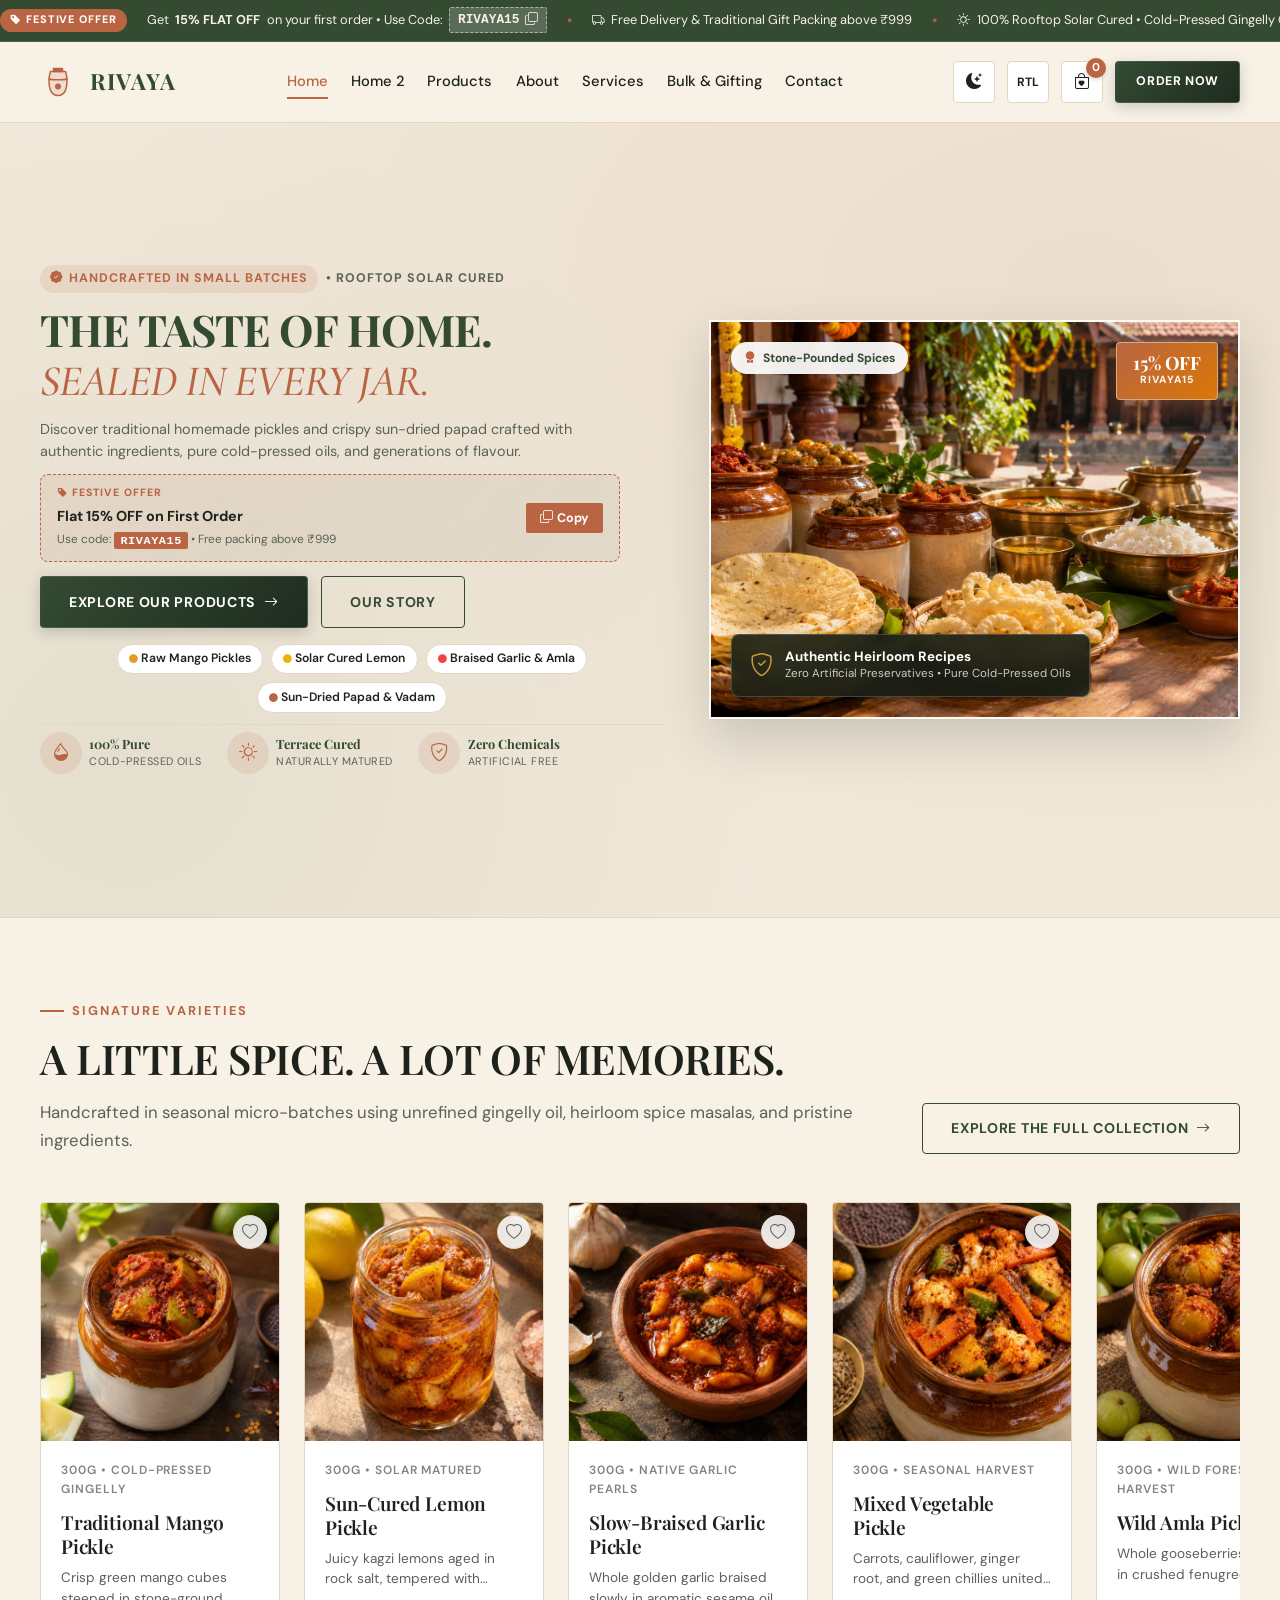
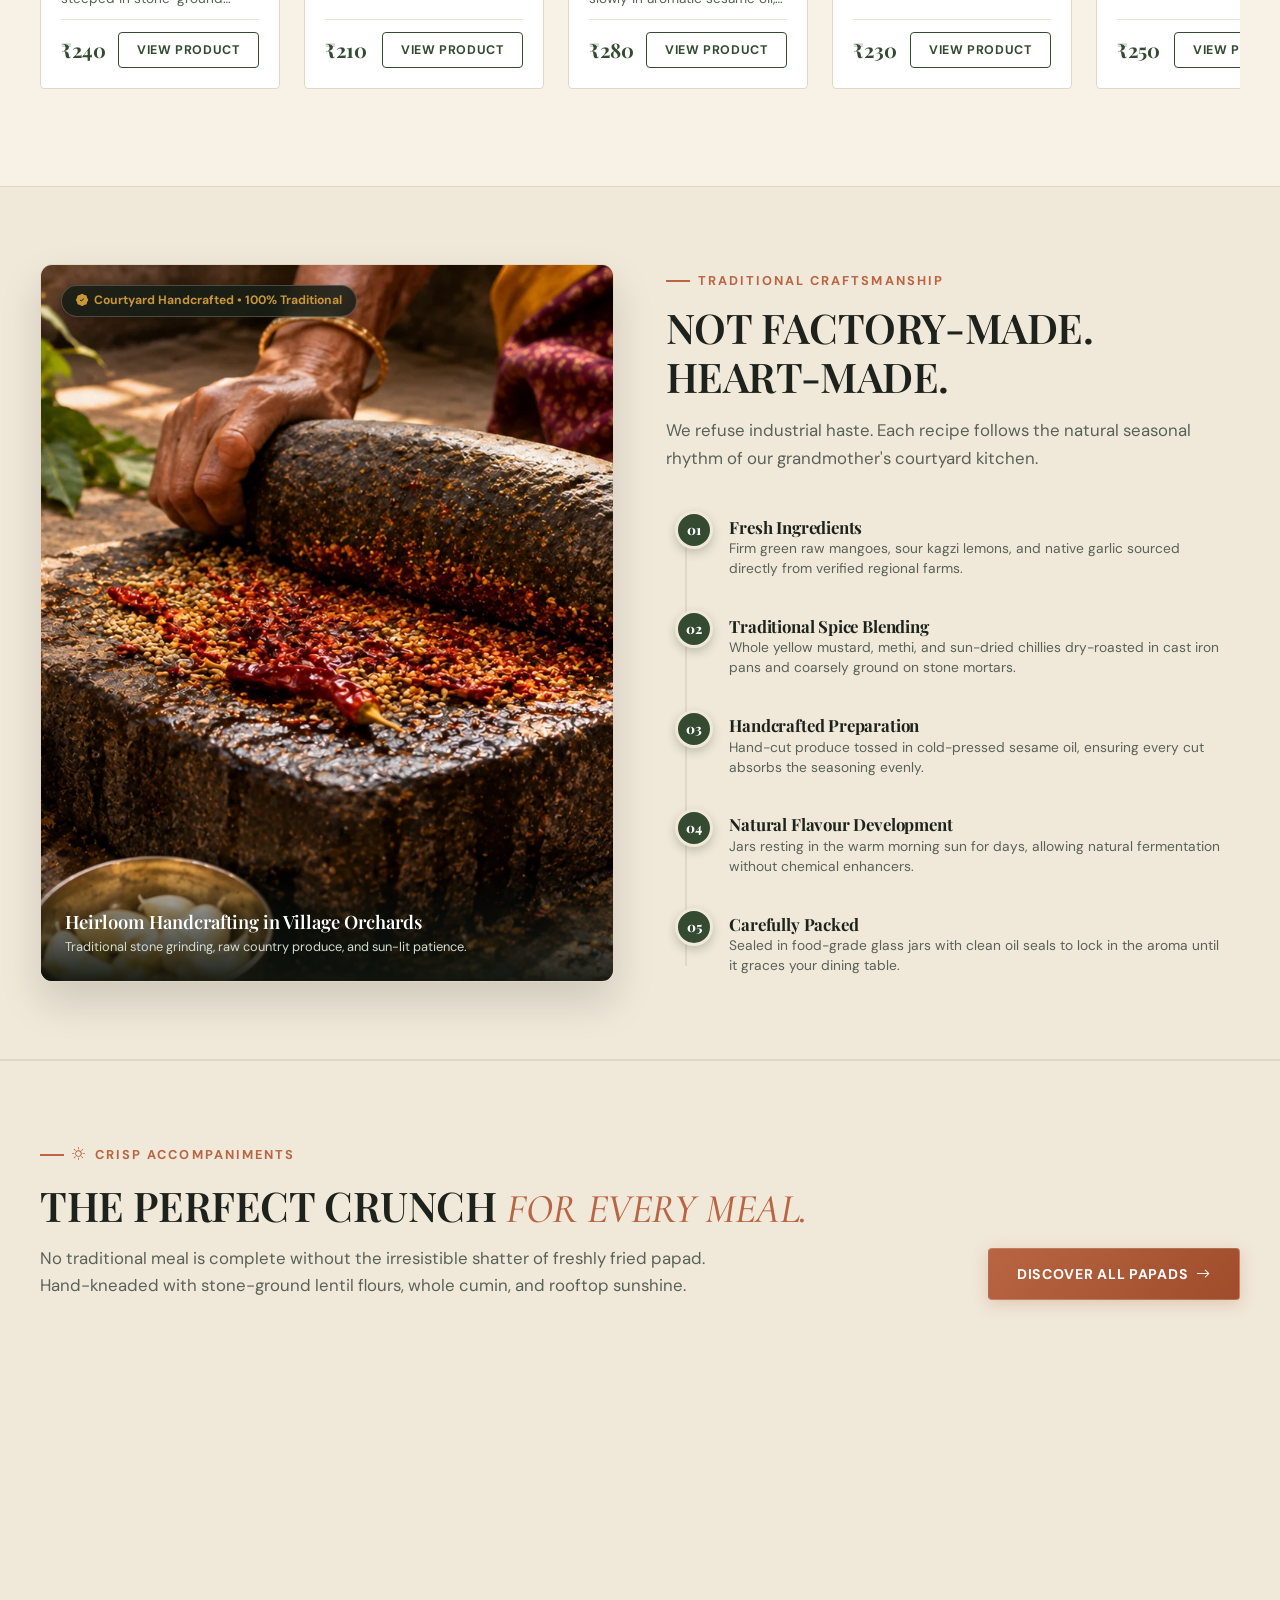
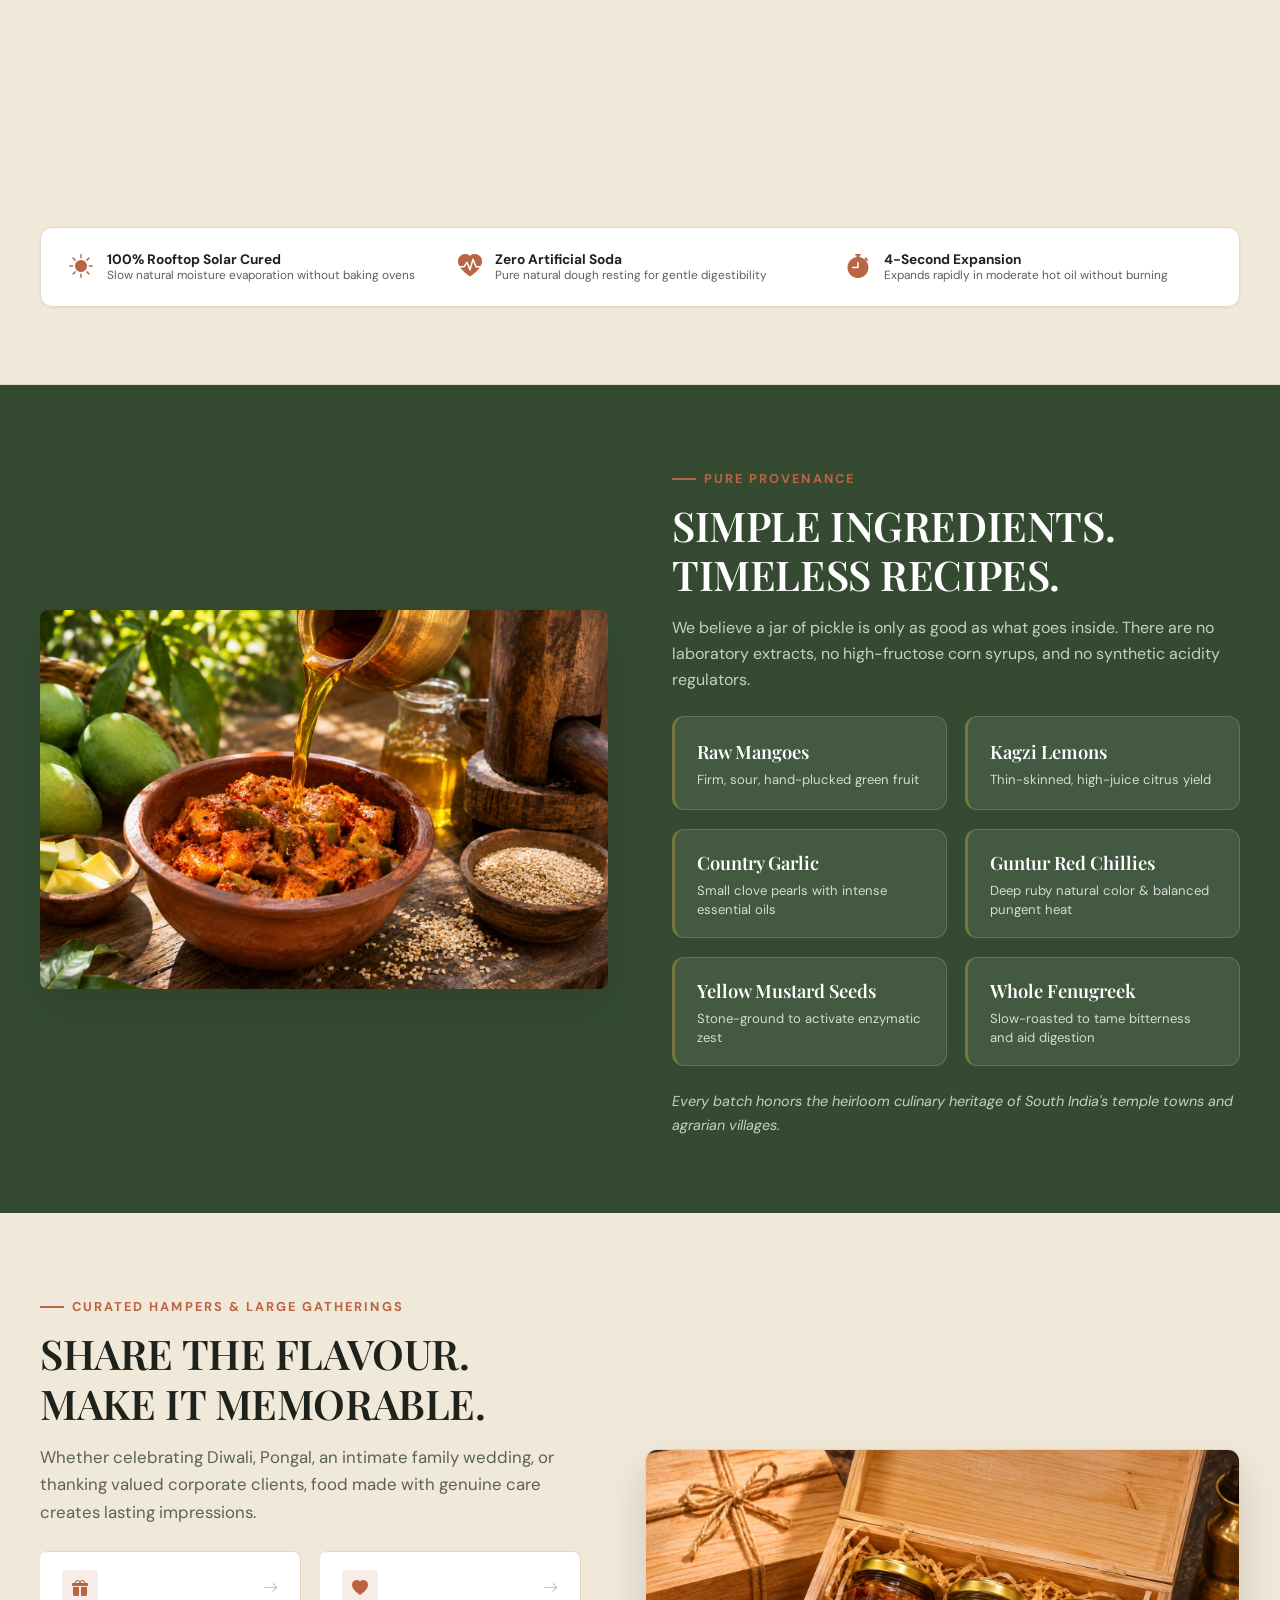
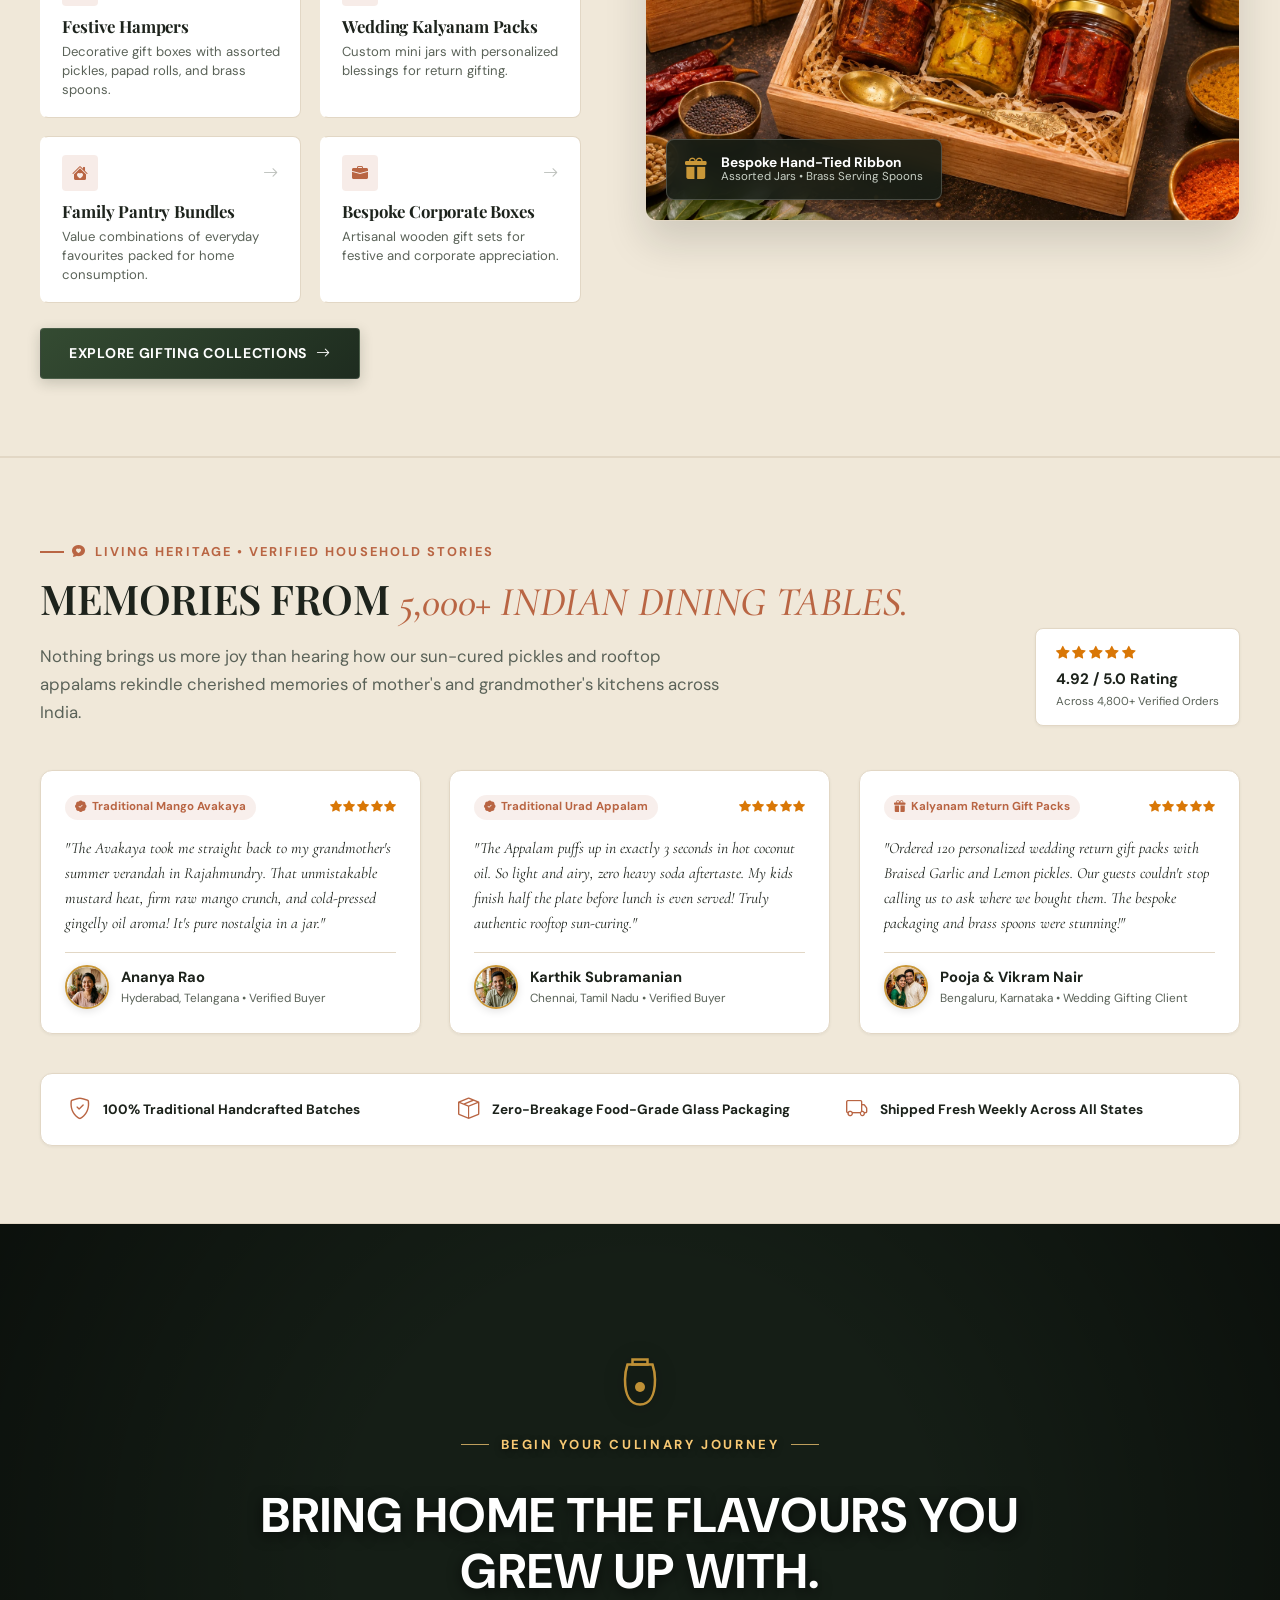
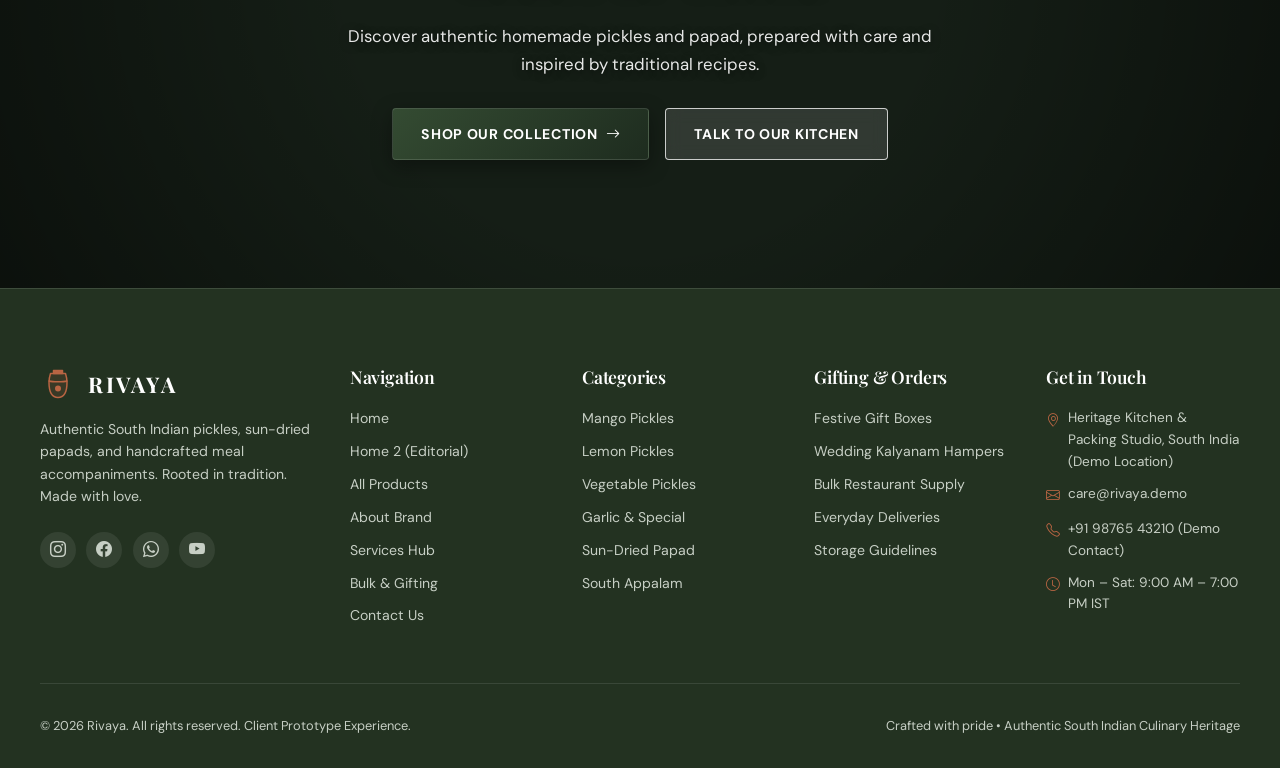
==== commit 5d681ba1: "1st comit" ====
--- a/index.html
+++ b/index.html
@@ -910,7 +910,7 @@
               "The Avakaya took me straight back to my grandmother's summer verandah in Rajahmundry. That unmistakable mustard heat, firm raw mango crunch, and cold-pressed gingelly oil aroma! It's pure nostalgia in a jar."
             </blockquote>
             <div class="story-author-row">
-              <div class="author-avatar-initials">AR</div>
+              <img src="assets/images/avatar-ananya.webp" alt="Ananya Rao" class="author-avatar-img" width="44" height="44" loading="lazy" />
               <div>
                 <strong class="author-name">Ananya Rao</strong>
                 <span class="author-location">Hyderabad, Telangana • Verified Buyer</span>
@@ -932,7 +932,7 @@
               "The Appalam puffs up in exactly 3 seconds in hot coconut oil. So light and airy, zero heavy soda aftertaste. My kids finish half the plate before lunch is even served! Truly authentic rooftop sun-curing."
             </blockquote>
             <div class="story-author-row">
-              <div class="author-avatar-initials">KS</div>
+              <img src="assets/images/avatar-karthik.webp" alt="Karthik Subramanian" class="author-avatar-img" width="44" height="44" loading="lazy" />
               <div>
                 <strong class="author-name">Karthik Subramanian</strong>
                 <span class="author-location">Chennai, Tamil Nadu • Verified Buyer</span>
@@ -954,9 +954,9 @@
               "Ordered 120 personalized wedding return gift packs with Braised Garlic and Lemon pickles. Our guests couldn't stop calling us to ask where we bought them. The bespoke packaging and brass spoons were stunning!"
             </blockquote>
             <div class="story-author-row">
-              <div class="author-avatar-initials">VN</div>
+              <img src="assets/images/avatar-pooja-vikram.webp" alt="Pooja &amp; Vikram Nair" class="author-avatar-img" width="44" height="44" loading="lazy" />
               <div>
-                <strong class="author-name">Pooja & Vikram Nair</strong>
+                <strong class="author-name">Pooja &amp; Vikram Nair</strong>
                 <span class="author-location">Bengaluru, Karnataka • Wedding Gifting Client</span>
               </div>
             </div>
@@ -1008,7 +1008,7 @@
           <a href="products.html" class="btn btn-primary">
             SHOP OUR COLLECTION <i class="bi bi-arrow-right"></i>
           </a>
-          <a href="contact.html" class="btn btn-outline">
+          <a href="contact.html" class="btn btn-outline btn-outline-white">
             TALK TO OUR KITCHEN
           </a>
         </div>
--- a/assets/css/style.css
+++ b/assets/css/style.css
@@ -149,6 +149,14 @@
   min-height: 100vh;
   display: flex;
   flex-direction: column;
+}
+
+/* Direction Toggle Animation Suppression to Eliminate Drawer Layout Jump Glitches */
+html.no-direction-transition,
+html.no-direction-transition *,
+html.no-direction-transition *::before,
+html.no-direction-transition *::after {
+  transition: none !important;
 }
 
 main {
@@ -630,7 +638,8 @@
   width: 36px;
   height: 36px;
   flex-shrink: 0;
-  color: var(--color-primary);
+  color: var(--color-secondary);
+  transition: transform var(--transition-fast);
 }
 
 [data-theme="dark"] .logo-vessel-icon {
@@ -823,7 +832,9 @@
   z-index: 1001;
   box-shadow: var(--shadow-elevated);
   transform: translateX(100%);
-  transition: transform var(--transition-slow);
+  visibility: hidden;
+  pointer-events: none;
+  transition: transform var(--transition-slow), visibility 0s var(--transition-slow);
   display: flex;
   flex-direction: column;
   padding: var(--space-xl);
@@ -836,6 +847,9 @@
 
 .mobile-drawer.active {
   transform: translateX(0);
+  visibility: visible;
+  pointer-events: auto;
+  transition: transform var(--transition-slow), visibility 0s 0s;
 }
 
 
@@ -1007,7 +1021,9 @@
   z-index: 1011;
   box-shadow: var(--shadow-elevated);
   transform: translateX(100%);
-  transition: transform var(--transition-slow);
+  visibility: hidden;
+  pointer-events: none;
+  transition: transform var(--transition-slow), visibility 0s var(--transition-slow);
   display: flex;
   flex-direction: column;
 }
@@ -1018,6 +1034,9 @@
 
 .cart-drawer.active {
   transform: translateX(0);
+  visibility: visible;
+  pointer-events: auto;
+  transition: transform var(--transition-slow), visibility 0s 0s;
 }
 
 .cart-drawer-header {
@@ -2432,20 +2451,38 @@
 }
 
 /* High contrast button styling over fixed parallax background */
-.final-brand-ending .btn-outline {
-  border-color: rgba(255, 255, 255, 0.65);
-  color: #FFFFFF;
-  background: rgba(255, 255, 255, 0.1);
+.final-brand-ending .btn-outline,
+.final-brand-ending .btn-outline-white {
+  border-color: rgba(255, 255, 255, 0.75);
+  color: #FFFFFF !important;
+  background: rgba(255, 255, 255, 0.12);
   backdrop-filter: blur(8px);
   -webkit-backdrop-filter: blur(8px);
 }
 
-.final-brand-ending .btn-outline:hover {
-  background: #FFFFFF;
-  color: #1A3022;
-  border-color: #FFFFFF;
+.final-brand-ending .btn-outline:hover,
+.final-brand-ending .btn-outline-white:hover {
+  background: #FFFFFF !important;
+  background-color: #FFFFFF !important;
+  color: var(--color-primary, #1A3022) !important;
+  border-color: #FFFFFF !important;
   transform: translateY(-3px);
   box-shadow: 0 8px 24px rgba(0, 0, 0, 0.35);
+}
+
+[data-theme="dark"] .final-brand-ending .btn-outline:hover,
+[data-theme="dark"] .final-brand-ending .btn-outline-white:hover {
+  background: var(--accent-gold, #D4AF37) !important;
+  background-color: var(--accent-gold, #D4AF37) !important;
+  color: #121811 !important;
+  border-color: var(--accent-gold, #D4AF37) !important;
+}
+
+.final-brand-ending .btn-outline:active,
+.final-brand-ending .btn-outline:focus-visible,
+.final-brand-ending .btn-outline-white:active,
+.final-brand-ending .btn-outline-white:focus-visible {
+  color: var(--color-primary, #1A3022) !important;
 }
 
 .final-brand-ending .btn-primary {
@@ -3114,6 +3151,138 @@
   border: 1px solid rgba(255, 255, 255, 0.2);
 }
 
+/* Service Feature Lists with Proper Icon-Text Alignment */
+.service-feature-list {
+  display: flex;
+  flex-direction: column;
+  gap: 0.85rem;
+  color: var(--text-muted);
+  font-size: 0.95rem;
+  margin-bottom: 2rem;
+  padding: 0;
+  list-style: none;
+}
+
+.service-feature-item {
+  display: flex;
+  align-items: flex-start;
+  gap: 0.75rem;
+  line-height: 1.55;
+}
+
+.service-feature-icon {
+  color: var(--color-secondary);
+  font-size: 1.15rem;
+  line-height: 1.4;
+  flex-shrink: 0;
+  margin-top: 0.12rem;
+}
+
+.service-feature-text {
+  flex: 1;
+  color: var(--text-muted);
+  font-size: 0.95rem;
+  line-height: 1.55;
+  min-width: 0;
+}
+
+.service-feature-text strong {
+  color: var(--text-main);
+  font-weight: 700;
+  margin-inline-end: 0.3rem;
+}
+
+[data-theme="dark"] .service-feature-text strong {
+  color: #FFFFFF;
+}
+
+.service-support-card {
+  background-color: var(--bg-surface-subtle);
+  padding: 1.5rem;
+  border-radius: var(--radius-sm);
+  border: 1px solid var(--border-color);
+  font-size: 0.88rem;
+  color: var(--text-muted);
+  display: flex;
+  flex-direction: column;
+  gap: 0.85rem;
+}
+
+/* Service Direct Support Enquiry Banner */
+.service-enquiry-banner {
+  background-color: var(--bg-surface);
+  border: 1px solid var(--border-color);
+  border-radius: var(--radius-md);
+  padding: clamp(2rem, 5vw, 3.5rem);
+  display: grid;
+  grid-template-columns: 1.2fr 0.8fr;
+  gap: 2rem;
+  align-items: center;
+}
+
+@media (max-width: 991px) {
+  .service-enquiry-banner {
+    grid-template-columns: 1fr;
+    gap: 2rem;
+    padding: clamp(1.5rem, 4vw, 2.5rem);
+  }
+}
+
+@media (max-width: 768px) {
+  .service-enquiry-banner {
+    grid-template-columns: 1fr;
+    gap: 1.75rem;
+    padding: 1.5rem 1.25rem;
+  }
+}
+
+@media (max-width: 480px) {
+  .service-enquiry-banner {
+    padding: 1.25rem 1rem;
+    gap: 1.5rem;
+  }
+
+  .service-support-card {
+    padding: 1.25rem 1rem;
+  }
+}
+
+@media (max-width: 1024px) {
+  .service-feature-list {
+    gap: 0.75rem;
+    margin-bottom: 1.65rem;
+  }
+
+  .service-feature-item {
+    gap: 0.65rem;
+  }
+
+  .service-feature-icon {
+    font-size: 1.05rem;
+  }
+
+  .service-feature-text {
+    font-size: 0.9rem;
+    line-height: 1.5;
+  }
+}
+
+@media (max-width: 768px) {
+  .service-feature-list {
+    gap: 0.7rem;
+    margin-bottom: 1.5rem;
+  }
+
+  .service-feature-item {
+    gap: 0.6rem;
+  }
+
+  .service-feature-text {
+    font-size: 0.88rem;
+    line-height: 1.48;
+  }
+}
+
 .service-block-c {
   background-color: var(--bg-surface-subtle);
   border-block: 1px solid var(--border-color);
@@ -3137,9 +3306,35 @@
   gap: 0.75rem;
 }
 
+.storage-icon-box {
+  width: 48px;
+  height: 48px;
+  border-radius: var(--radius-md, 8px);
+  background-color: var(--color-secondary-light, #f5ebe6);
+  color: var(--color-secondary, #B96543);
+  display: flex;
+  align-items: center;
+  justify-content: center;
+  font-size: 1.45rem;
+  line-height: 1;
+  flex-shrink: 0;
+  margin-bottom: 0.25rem;
+  transition: all 0.3s cubic-bezier(0.16, 1, 0.3, 1);
+}
+
+[data-theme="dark"] .storage-icon-box {
+  background-color: rgba(185, 101, 67, 0.16);
+  color: #F6AD55;
+}
+
 .storage-matrix-icon {
-  font-size: 2rem;
-  color: var(--color-secondary);
+  font-size: 1.45rem;
+  color: inherit;
+  display: inline-flex;
+  align-items: center;
+  justify-content: center;
+  line-height: 1;
+  transition: transform 0.3s cubic-bezier(0.16, 1, 0.3, 1), color 0.3s ease;
 }
 
 /* --------------------------------------------------------------------------
@@ -3733,9 +3928,51 @@
   .papad-img-primary {
     grid-column: 1 / -1;
   }
+
+  /* Product Page Category Filter Pills (2x2x2x2 Grid on Mobile & 768px) */
+  .category-filter-bar {
+    position: relative;
+    top: 0;
+    padding-block: 1rem;
+  }
+
+  .filter-pills-scroll {
+    display: grid;
+    grid-template-columns: repeat(2, 1fr);
+    gap: 0.65rem 0.55rem;
+    overflow-x: visible;
+    padding-block: 0;
+    width: 100%;
+  }
+
+  .filter-pill {
+    width: 100%;
+    text-align: center;
+    white-space: normal;
+    padding: 0.65rem 0.5rem;
+    font-size: 0.82rem;
+    font-weight: 600;
+    line-height: 1.25;
+    display: flex;
+    align-items: center;
+    justify-content: center;
+    min-height: 44px;
+    border-radius: var(--radius-pill);
+    box-sizing: border-box;
+  }
 }
 
 @media (max-width: 480px) {
+  .filter-pills-scroll {
+    gap: 0.5rem 0.45rem;
+  }
+
+  .filter-pill {
+    padding: 0.55rem 0.35rem;
+    font-size: 0.78rem;
+    min-height: 42px;
+  }
+
   .products-catalogue-grid {
     grid-template-columns: 1fr;
   }
@@ -4021,6 +4258,33 @@
   font-weight: 700;
   background-color: var(--color-secondary-light);
   color: var(--color-secondary);
+}
+
+/* Batch Availability Status Styling (Harvest Calendar Table) */
+.batch-status-green {
+  color: var(--color-primary);
+  font-weight: 700;
+  display: inline-flex;
+  align-items: center;
+  gap: 0.4rem;
+}
+
+.batch-status-orange {
+  color: var(--color-secondary);
+  font-weight: 700;
+  display: inline-flex;
+  align-items: center;
+  gap: 0.4rem;
+}
+
+[data-theme="dark"] .batch-status-green,
+[data-theme="dark"] .harvest-table td[data-label="Batch Availability"] strong.batch-status-green {
+  color: #68D391 !important; /* Luminous emerald green for high contrast readability */
+}
+
+[data-theme="dark"] .batch-status-orange,
+[data-theme="dark"] .harvest-table td[data-label="Batch Availability"] strong.batch-status-orange {
+  color: #F6AD55 !important; /* Warm vibrant amber-terracotta for dark mode */
 }
 
 /* Papad Crunch Lab Grid (Section 04) */
@@ -7301,6 +7565,17 @@
   flex-shrink: 0;
 }
 
+.author-avatar-img {
+  width: 44px;
+  height: 44px;
+  border-radius: 50%;
+  object-fit: cover;
+  flex-shrink: 0;
+  border: 2px solid var(--accent-gold, #D4AF37);
+  box-shadow: 0 2px 8px rgba(0, 0, 0, 0.12);
+  display: block;
+}
+
 .author-name {
   display: block;
   font-size: 0.92rem;
@@ -8114,8 +8389,9 @@
 .footer-brand-logo .logo-vessel-icon {
   width: 36px;
   height: 36px;
-  color: #FFFFFF;
+  color: var(--color-secondary);
   flex-shrink: 0;
+  transition: transform var(--transition-fast);
 }
 
 .footer-brand-logo .logo-title {
@@ -8123,6 +8399,14 @@
   font-family: var(--font-heading);
   font-size: 1.35rem;
   letter-spacing: 0.12em;
+}
+
+[data-theme="dark"] .footer-brand-logo .logo-vessel-icon {
+  color: var(--color-secondary);
+}
+
+[data-theme="dark"] .footer-brand-logo .logo-title {
+  color: #FFFFFF;
 }
 
 
@@ -8583,14 +8867,22 @@
   background: linear-gradient(135deg, var(--bg-surface) 0%, rgba(184, 75, 41, 0.04) 100%);
 }
 
-.storage-matrix-icon {
-  transition: transform 0.35s cubic-bezier(0.34, 1.56, 0.64, 1), color 0.3s ease;
-  display: inline-block;
+.storage-matrix-card:hover .storage-icon-box {
+  background-color: var(--color-secondary);
+  color: #FFFFFF;
+  transform: translateY(-2px);
+  box-shadow: 0 6px 16px rgba(185, 101, 67, 0.35);
 }
 
 .storage-matrix-card:hover .storage-matrix-icon {
-  transform: scale(1.18) rotate(6deg);
-  color: var(--color-secondary);
+  transform: scale(1.1);
+  color: #FFFFFF;
+}
+
+[data-theme="dark"] .storage-matrix-card:hover .storage-icon-box {
+  background-color: var(--color-secondary);
+  color: #FFFFFF;
+  box-shadow: 0 6px 16px rgba(0, 0, 0, 0.45);
 }
 
 /* 2. Bulk Step Cards (bulk-gifting.html) */
@@ -8600,23 +8892,29 @@
               border-color 0.3s ease,
               background 0.3s ease;
   position: relative;
-  overflow: hidden;
 }
 
 .bulk-step-card:hover {
-  transform: translateY(-7px);
-  box-shadow: 0 16px 36px rgba(184, 75, 41, 0.14);
+  transform: translateY(-6px);
+  box-shadow: 0 16px 32px rgba(184, 75, 41, 0.14);
   border-color: var(--color-secondary);
   background: linear-gradient(135deg, var(--bg-surface) 0%, rgba(184, 75, 41, 0.05) 100%);
 }
 
 .bulk-step-num {
-  transition: transform 0.35s cubic-bezier(0.34, 1.56, 0.64, 1), color 0.3s ease;
+  font-family: var(--font-heading);
+  font-size: 1.5rem;
+  font-weight: 700;
+  color: var(--color-secondary);
   display: inline-block;
+  line-height: 1.2;
+  margin: 0;
+  transform: none !important;
+  transition: color 0.3s ease;
 }
 
 .bulk-step-card:hover .bulk-step-num {
-  transform: scale(1.22) rotate(-6deg);
+  transform: none !important;
   color: var(--color-secondary);
 }
 
@@ -9520,3 +9818,216 @@
     font-size: 1.05rem;
   }
 }
+
+/* ==========================================================================
+   46. FAQ ACCORDION DROPDOWN COMPONENT (Interactive Dropdown Method)
+   ========================================================================== */
+.faq-section {
+  position: relative;
+}
+
+.faq-container {
+  max-width: 860px;
+  margin-inline: auto;
+}
+
+.faq-accordion {
+  display: flex;
+  flex-direction: column;
+  gap: 1rem;
+}
+
+.faq-item {
+  background-color: var(--bg-surface);
+  border: 1px solid var(--border-color);
+  border-radius: var(--radius-md);
+  transition: border-color 0.3s ease, box-shadow 0.3s ease, background-color 0.3s ease;
+  overflow: hidden;
+}
+
+.faq-item:hover {
+  border-color: rgba(185, 101, 67, 0.38);
+}
+
+.faq-item.active {
+  border-color: var(--color-secondary);
+  box-shadow: 0 10px 28px rgba(185, 101, 67, 0.08);
+  background-color: var(--bg-surface);
+}
+
+.faq-trigger {
+  width: 100%;
+  padding: 1.25rem 1.4rem;
+  background: none;
+  border: none;
+  display: flex;
+  align-items: center;
+  justify-content: space-between;
+  gap: 1rem;
+  text-align: left;
+  cursor: pointer;
+  color: var(--text-main);
+  font-family: var(--font-heading);
+  font-size: 1.05rem;
+  font-weight: 700;
+  line-height: 1.4;
+  transition: color 0.3s ease;
+}
+
+[dir="rtl"] .faq-trigger {
+  text-align: right;
+}
+
+.faq-trigger:hover,
+.faq-item.active .faq-trigger {
+  color: var(--color-secondary);
+}
+
+.faq-trigger-header {
+  display: flex;
+  align-items: center;
+  gap: 0.9rem;
+  flex: 1;
+}
+
+.faq-trigger-badge {
+  display: inline-flex;
+  align-items: center;
+  justify-content: center;
+  width: 30px;
+  height: 30px;
+  border-radius: 50%;
+  background-color: rgba(185, 101, 67, 0.1);
+  color: var(--color-secondary);
+  font-family: var(--font-body);
+  font-size: 0.8rem;
+  font-weight: 800;
+  flex-shrink: 0;
+  transition: background-color 0.3s ease, color 0.3s ease, transform 0.3s ease;
+}
+
+.faq-item.active .faq-trigger-badge {
+  background-color: var(--color-secondary);
+  color: #FFFFFF;
+}
+
+.faq-chevron {
+  font-size: 1.15rem;
+  color: var(--text-muted);
+  transition: transform 0.35s cubic-bezier(0.16, 1, 0.3, 1), color 0.3s ease;
+  flex-shrink: 0;
+}
+
+.faq-item.active .faq-chevron {
+  transform: rotate(180deg);
+  color: var(--color-secondary);
+}
+
+.faq-panel {
+  display: grid;
+  grid-template-rows: 0fr;
+  transition: grid-template-rows 0.35s cubic-bezier(0.16, 1, 0.3, 1), opacity 0.3s ease;
+  opacity: 0;
+}
+
+.faq-item.active .faq-panel {
+  grid-template-rows: 1fr;
+  opacity: 1;
+}
+
+.faq-panel-inner {
+  overflow: hidden;
+  padding: 0 1.4rem 1.35rem 3.8rem;
+  color: var(--text-muted);
+  font-size: 0.93rem;
+  line-height: 1.7;
+}
+
+[dir="rtl"] .faq-panel-inner {
+  padding: 0 3.8rem 1.35rem 1.4rem;
+}
+
+.faq-panel-inner p {
+  margin: 0;
+}
+
+.faq-panel-inner p + p {
+  margin-top: 0.65rem;
+}
+
+.faq-help-box {
+  margin-top: 2.75rem;
+  padding: 1.6rem 2rem;
+  background-color: var(--bg-surface);
+  border: 1px dashed var(--border-color);
+  border-radius: var(--radius-md);
+  text-align: center;
+  display: flex;
+  flex-direction: column;
+  align-items: center;
+  gap: 0.75rem;
+}
+
+.faq-help-title {
+  font-family: var(--font-heading);
+  font-size: 1.15rem;
+  font-weight: 700;
+  color: var(--text-main);
+  margin: 0;
+}
+
+.faq-help-desc {
+  font-size: 0.9rem;
+  color: var(--text-muted);
+  margin: 0;
+  max-width: 520px;
+}
+
+.faq-help-actions {
+  display: flex;
+  align-items: center;
+  gap: 1rem;
+  margin-top: 0.5rem;
+  flex-wrap: wrap;
+  justify-content: center;
+}
+
+/* Dark Theme Adjustments for FAQ */
+[data-theme="dark"] .faq-item {
+  background-color: var(--bg-surface);
+  border-color: var(--border-color);
+}
+
+[data-theme="dark"] .faq-item:hover {
+  border-color: rgba(185, 101, 67, 0.5);
+}
+
+[data-theme="dark"] .faq-item.active {
+  background-color: var(--bg-surface);
+  border-color: var(--color-secondary);
+  box-shadow: 0 10px 30px rgba(0, 0, 0, 0.45);
+}
+
+[data-theme="dark"] .faq-help-box {
+  background-color: var(--bg-surface);
+  border-color: var(--border-color);
+}
+
+@media (max-width: 640px) {
+  .faq-trigger {
+    padding: 1.1rem 1rem;
+    font-size: 0.98rem;
+  }
+  
+  .faq-panel-inner {
+    padding: 0 1rem 1.15rem 1rem;
+  }
+  
+  [dir="rtl"] .faq-panel-inner {
+    padding: 0 1rem 1.15rem 1rem;
+  }
+  
+  .faq-help-box {
+    padding: 1.25rem 1rem;
+  }
+}
